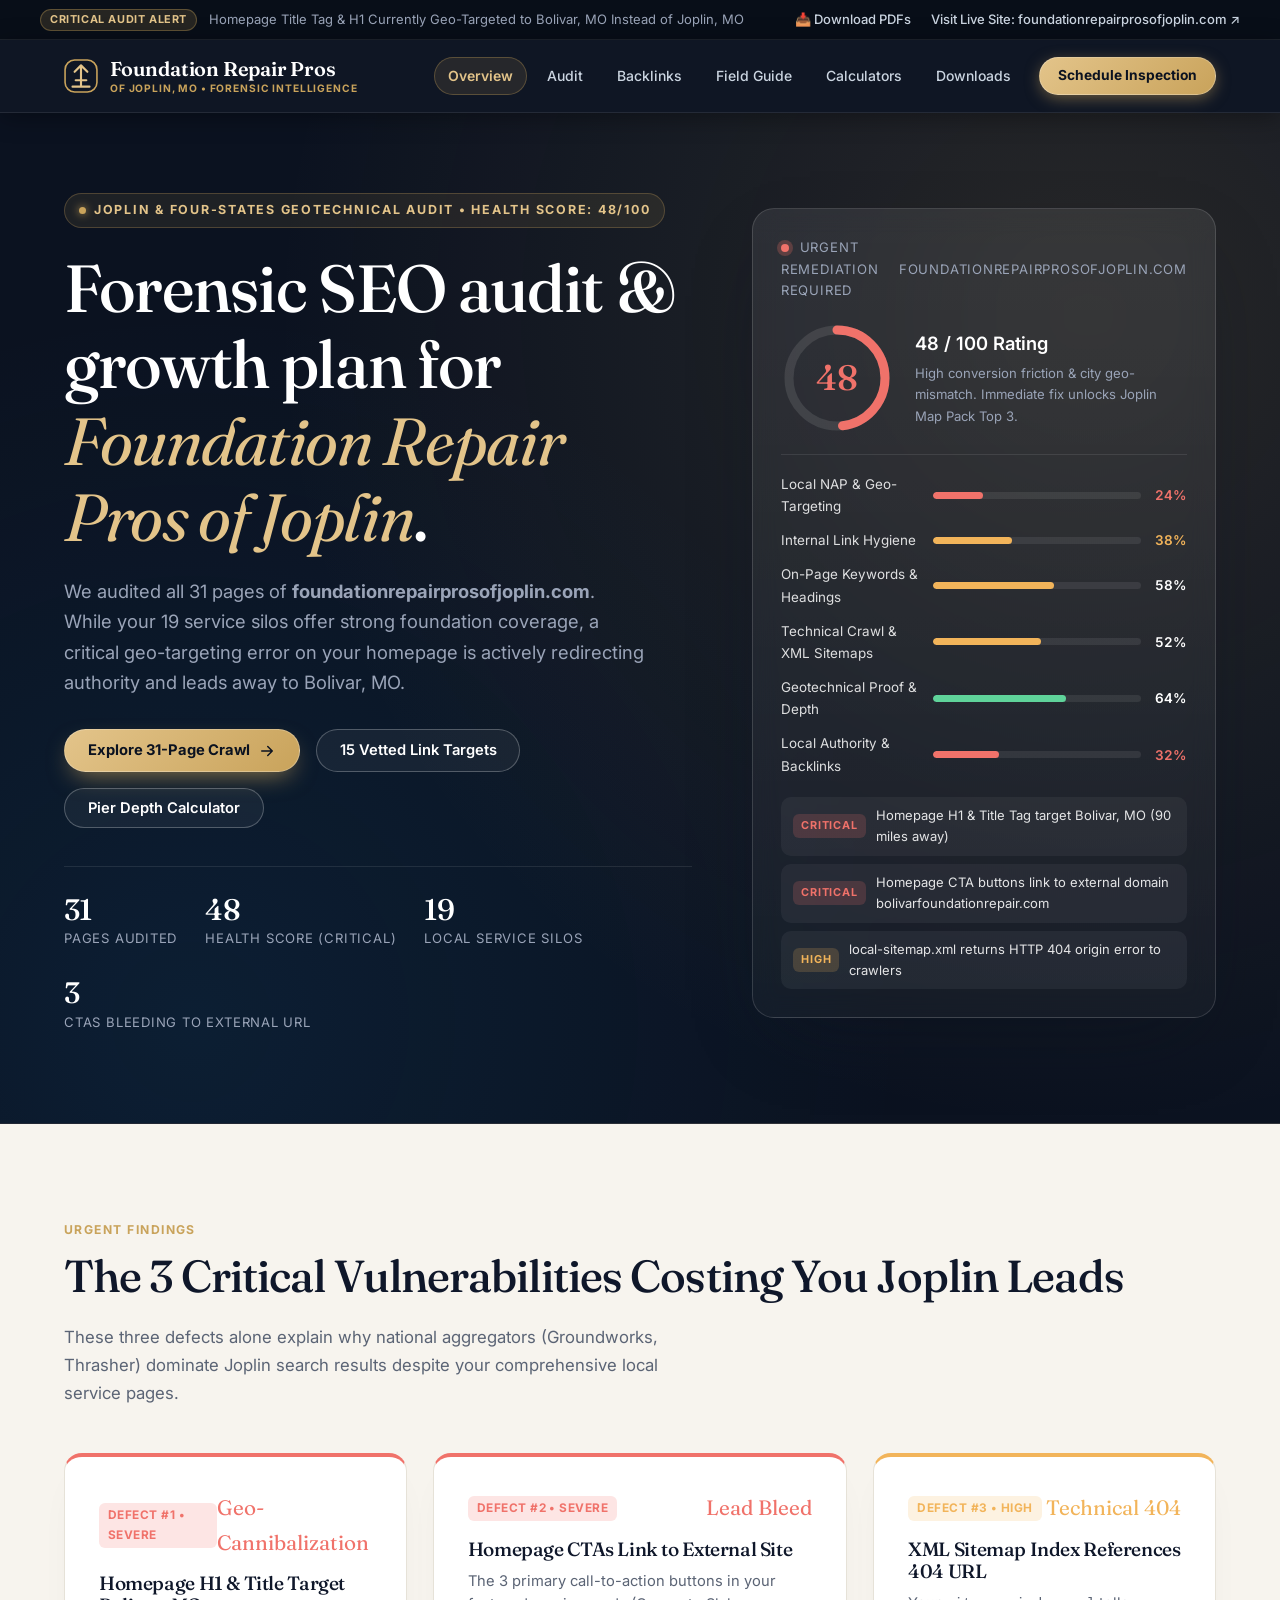
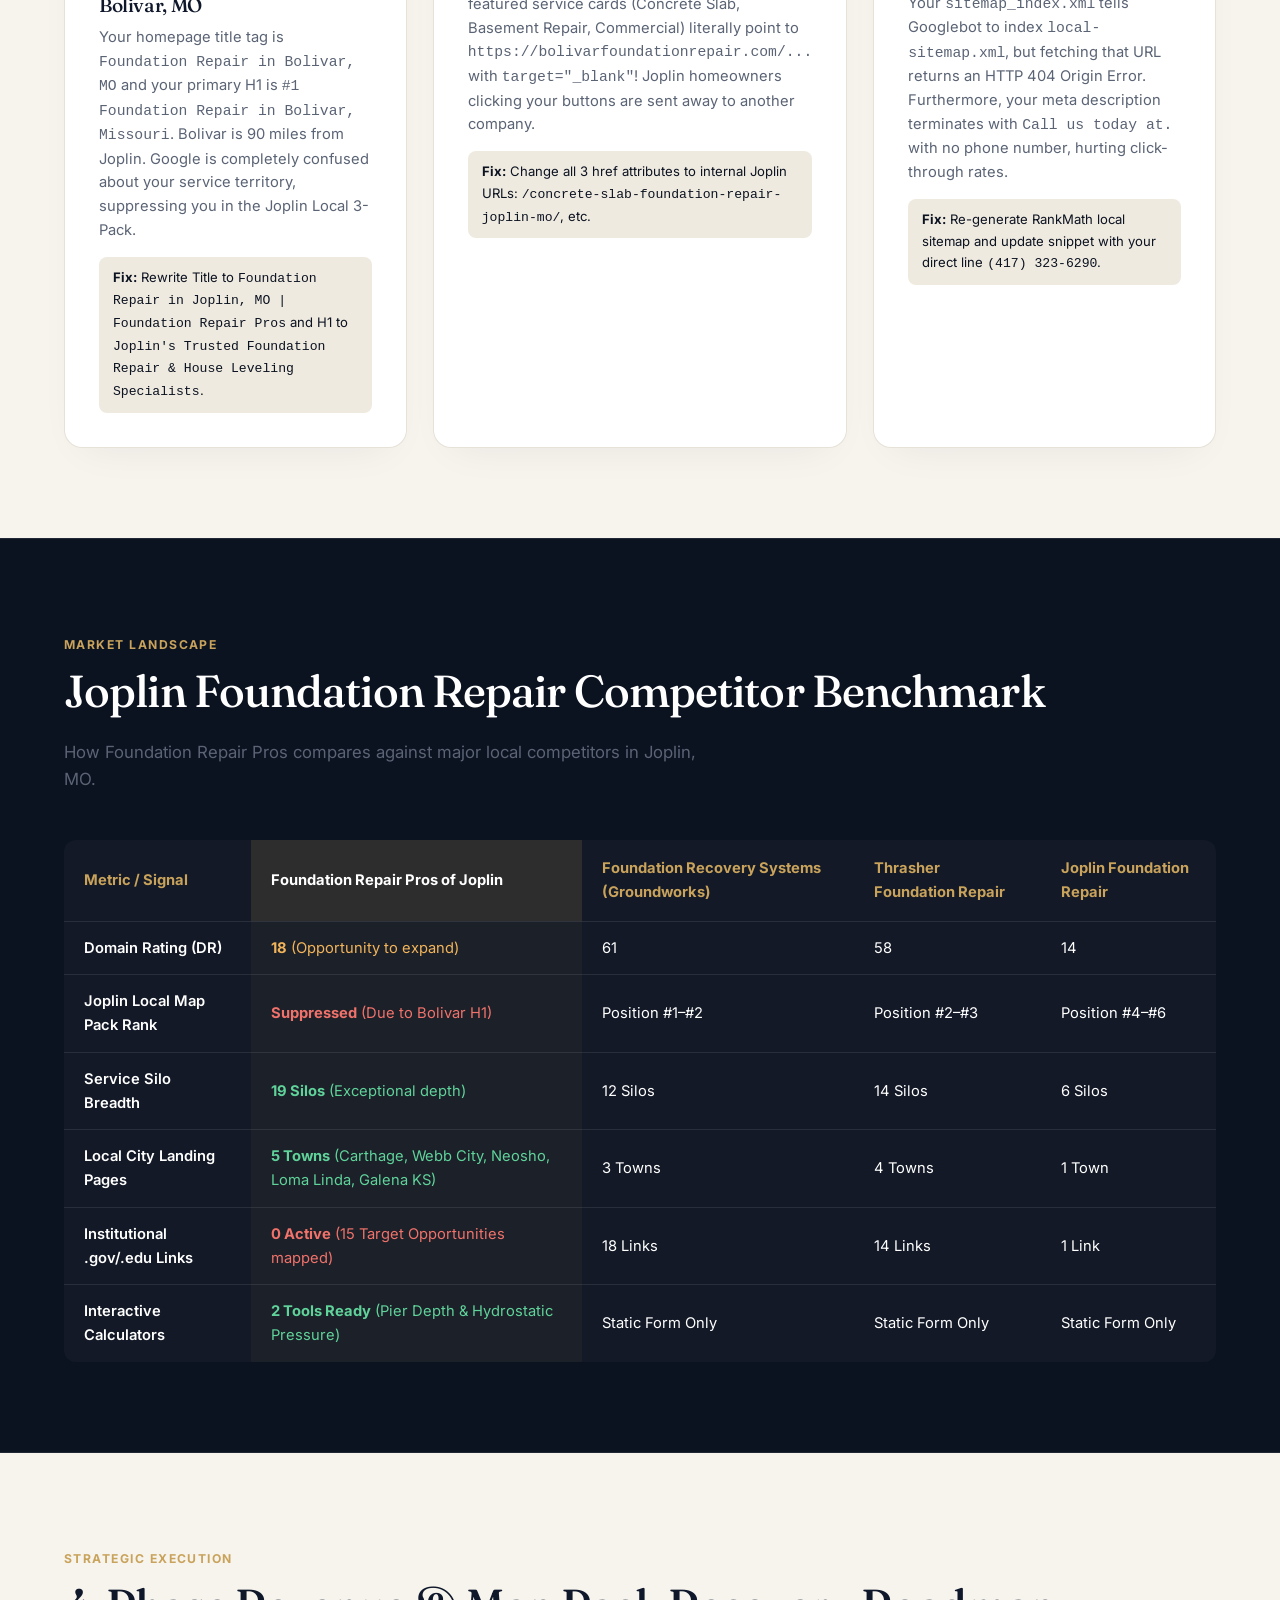
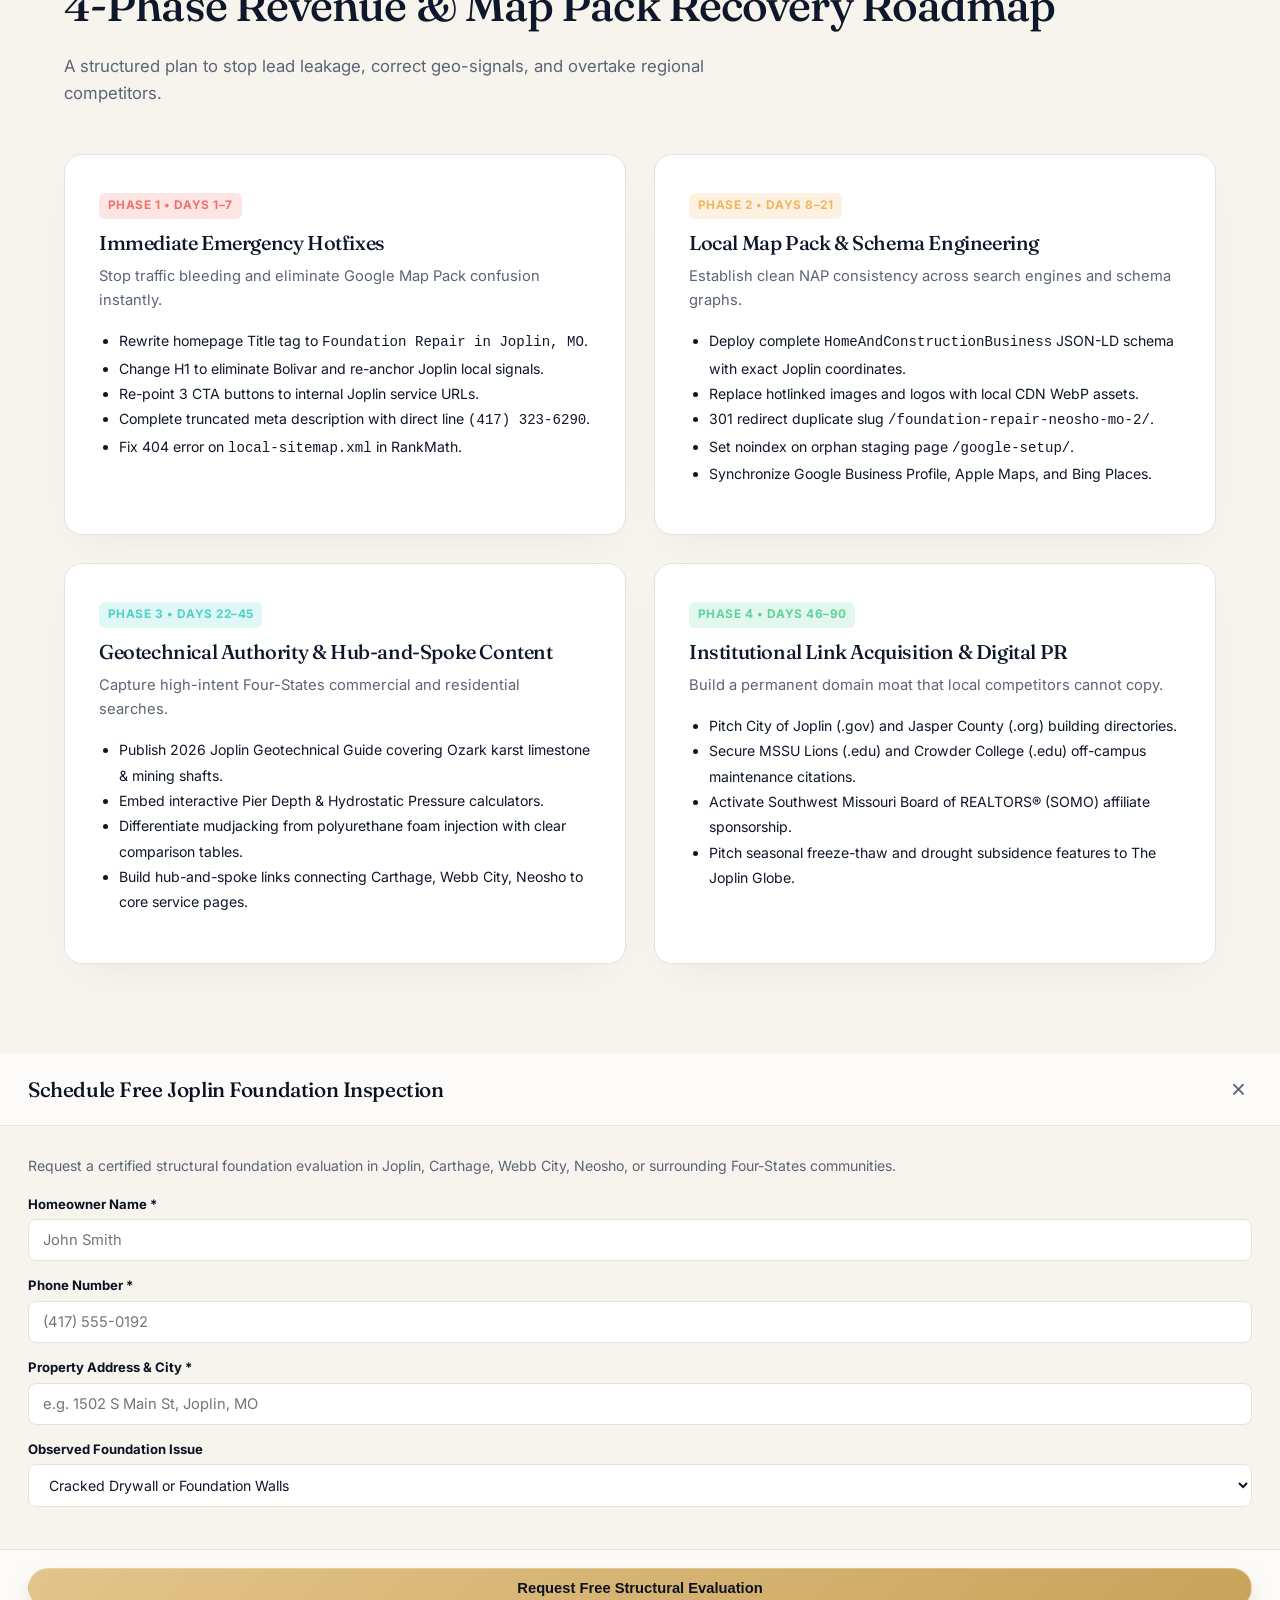
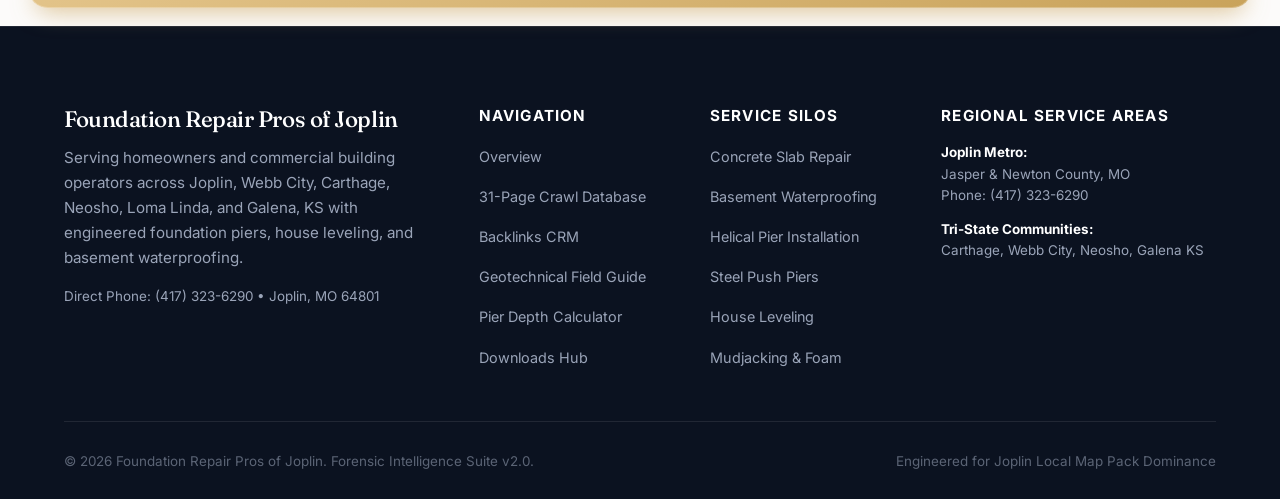
==== index.html @ d9b74e92 "feat: Foundation Repair Pros of Joplin forensic SEO & geotechnical intelligence suite" ====
<!DOCTYPE html>
<html lang="en">
<head>
  <meta charset="UTF-8">
  <meta name="viewport" content="width=device-width, initial-scale=1.0">
  <title>Foundation Repair Pros of Joplin | Forensic SEO Audit & Local Authority Suite</title>
  <meta name="description" content="Forensic SEO audit and geotechnical growth strategy for Foundation Repair Pros of Joplin. 31-page crawl, local Map Pack remediation, and white-hat link architecture.">
  <link rel="preconnect" href="https://fonts.googleapis.com">
  <link rel="preconnect" href="https://fonts.gstatic.com" crossorigin>
  <link rel="stylesheet" href="https://fonts.googleapis.com/css2?family=Fraunces:ital,opsz,wght@0,9..144,400;0,9..144,500;0,9..144,600;1,9..144,400&family=Inter:wght@400;500;600;700;800&display=swap">
  <link rel="stylesheet" href="css/main.css">
  <link rel="icon" type="image/png" href="https://foundationrepairprosofjoplin.com/wp-content/uploads/2022/09/Foundation-Repair-Pros-of-Joplin-Logo-1-150x143.png">
</head>
<body>

  <!-- Top Announcement Bar -->
  <aside class="top-strip" aria-label="Official Intelligence Announcement">
    <div class="top-strip-inner">
      <div class="top-strip-left">
        <span class="top-strip-badge">CRITICAL AUDIT ALERT</span>
        <span>Homepage Title Tag & H1 Currently Geo-Targeted to Bolivar, MO Instead of Joplin, MO</span>
      </div>
      <div class="top-strip-right">
        <a href="downloads.html">📥 Download PDFs</a>
        <a href="https://foundationrepairprosofjoplin.com/" target="_blank" rel="noopener noreferrer">Visit Live Site: foundationrepairprosofjoplin.com ↗</a>
      </div>
    </div>
  </aside>

  <!-- Sticky Site Header -->
  <header class="site-header" id="top">
    <div class="wrap nav">
      <a class="logo" href="index.html" aria-label="Foundation Repair Pros of Joplin Home">
        <svg viewBox="0 0 32 32" fill="none" aria-hidden="true">
          <rect x="1" y="1" width="30" height="30" rx="9" stroke="#c9a35b" stroke-width="1.5"/>
          <path d="M16 6v20M10 12l6-6 6 6M8 26h16M11 20h10" stroke="#e3c48a" stroke-width="2" stroke-linecap="round" stroke-linejoin="round"/>
        </svg>
        <div>
          <span>Foundation Repair Pros</span>
          <span class="sub">OF JOPLIN, MO • FORENSIC INTELLIGENCE</span>
        </div>
      </a>

      <button class="menu-btn" aria-label="Open navigation menu">
        <svg width="24" height="24" viewBox="0 0 24 24" fill="none" stroke="currentColor" stroke-width="2"><path d="M4 7h16M4 12h16M4 17h16"/></svg>
      </button>

      <ul class="nav-links">
        <li><a href="index.html" class="active">Overview</a></li>
        <li><a href="audit.html">Audit</a></li>
        <li><a href="backlinks.html">Backlinks</a></li>
        <li><a href="blog.html">Field Guide</a></li>
        <li><a href="calculators.html">Calculators</a></li>
        <li><a href="downloads.html">Downloads</a></li>
        <li><a class="btn btn-gold btn-sm" href="#" data-open-lead-modal>Schedule Inspection</a></li>
      </ul>
    </div>
  </header>

  <!-- Hero Section -->
  <section class="hero">
    <div class="wrap hero-grid">
      <div>
        <span class="eyebrow">
          <span class="dot"></span> Joplin & Four-States Geotechnical Audit • Health Score: 48/100
        </span>
        <h1>Forensic SEO audit & growth plan for <em>Foundation Repair Pros of Joplin</em>.</h1>
        <p class="lead">
          We audited all 31 pages of <strong>foundationrepairprosofjoplin.com</strong>. While your 19 service silos offer strong foundation coverage, a critical geo-targeting error on your homepage is actively redirecting authority and leads away to Bolivar, MO.
        </p>

        <div class="hero-ctas">
          <a class="btn btn-gold" href="audit.html">
            Explore 31-Page Crawl
            <svg width="18" height="18" viewBox="0 0 24 24" fill="none" stroke="currentColor" stroke-width="2" stroke-linecap="round" stroke-linejoin="round"><path d="M5 12h14M13 6l6 6-6 6"/></svg>
          </a>
          <a class="btn btn-ghost" href="backlinks.html">
            15 Vetted Link Targets
          </a>
          <a class="btn btn-ghost" href="calculators.html">
            Pier Depth Calculator
          </a>
        </div>

        <div class="hero-proof">
          <div><b>31</b>Pages Audited</div>
          <div><b>48</b>Health Score (Critical)</div>
          <div><b>19</b>Local Service Silos</div>
          <div><b>3</b>CTAs Bleeding to External URL</div>
        </div>
      </div>

      <!-- Live Report Scorecard Card -->
      <div class="report" aria-label="Audit Scorecard Preview" id="heroReportGauge">
        <div class="report-top">
          <span><span class="dot" style="background: var(--red); box-shadow: 0 0 0 4px rgba(240,114,106,0.25);"></span> Urgent Remediation Required</span>
          <span>foundationrepairprosofjoplin.com</span>
        </div>

        <div class="gauge-row">
          <div class="gauge">
            <svg width="112" height="112" viewBox="0 0 112 112">
              <circle class="track" cx="56" cy="56" r="48" fill="none" stroke-width="9"/>
              <circle class="fill" cx="56" cy="56" r="48" fill="none" stroke-width="9" style="--v: 48; stroke: #f0726a;"/>
            </svg>
            <span style="color: #f0726a;">48</span>
          </div>
          <div class="gauge-copy">
            <b>48 / 100 Rating</b>
            <small>High conversion friction & city geo-mismatch. Immediate fix unlocks Joplin Map Pack Top 3.</small>
          </div>
        </div>

        <ul class="bars">
          <li>
            <span>Local NAP & Geo-Targeting</span>
            <div class="bar"><i style="--w: 24%; background: var(--red);"></i></div>
            <span class="n" style="color: var(--red);">24%</span>
          </li>
          <li>
            <span>Internal Link Hygiene</span>
            <div class="bar"><i style="--w: 38%; background: var(--amber);"></i></div>
            <span class="n" style="color: var(--amber);">38%</span>
          </li>
          <li>
            <span>On-Page Keywords & Headings</span>
            <div class="bar"><i style="--w: 58%; background: var(--amber);"></i></div>
            <span class="n">58%</span>
          </li>
          <li>
            <span>Technical Crawl & XML Sitemaps</span>
            <div class="bar"><i style="--w: 52%; background: var(--amber);"></i></div>
            <span class="n">52%</span>
          </li>
          <li>
            <span>Geotechnical Proof & Depth</span>
            <div class="bar"><i style="--w: 64%; background: var(--green);"></i></div>
            <span class="n">64%</span>
          </li>
          <li>
            <span>Local Authority & Backlinks</span>
            <div class="bar"><i style="--w: 32%; background: var(--red);"></i></div>
            <span class="n" style="color: var(--red);">32%</span>
          </li>
        </ul>

        <div class="flags">
          <div class="flag">
            <span class="sev c">CRITICAL</span>
            <span>Homepage H1 & Title Tag target Bolivar, MO (90 miles away)</span>
          </div>
          <div class="flag">
            <span class="sev c">CRITICAL</span>
            <span>Homepage CTA buttons link to external domain bolivarfoundationrepair.com</span>
          </div>
          <div class="flag">
            <span class="sev h">HIGH</span>
            <span>local-sitemap.xml returns HTTP 404 origin error to crawlers</span>
          </div>
        </div>
      </div>
    </div>
  </section>

  <!-- Emergency Vulnerability Showcase Section -->
  <section class="section">
    <div class="wrap">
      <div class="section-header">
        <span class="section-tag">Urgent Findings</span>
        <h2>The 3 Critical Vulnerabilities Costing You Joplin Leads</h2>
        <p class="section-desc">These three defects alone explain why national aggregators (Groundworks, Thrasher) dominate Joplin search results despite your comprehensive local service pages.</p>
      </div>

      <div class="grid-3">
        <div class="card" style="border-top: 4px solid var(--red);">
          <div style="display:flex; justify-content:space-between; align-items:center; margin-bottom:12px;">
            <span class="badge" style="background:rgba(240,114,106,0.18); color:var(--red);">Defect #1 • Severe</span>
            <span style="font-family:var(--serif); font-size:1.3rem; color:var(--red);">Geo-Cannibalization</span>
          </div>
          <h3 style="font-size:1.2rem; margin-bottom:10px;">Homepage H1 & Title Target Bolivar, MO</h3>
          <p style="font-size:0.92rem; color:var(--muted); line-height:1.6;">
            Your homepage title tag is <code>Foundation Repair in Bolivar, MO</code> and your primary H1 is <code>#1 Foundation Repair in Bolivar, Missouri</code>. Bolivar is 90 miles from Joplin. Google is completely confused about your service territory, suppressing you in the Joplin Local 3-Pack.
          </p>
          <div style="background:var(--paper-2); padding:10px 14px; border-radius:8px; font-size:0.82rem; color:var(--ink);">
            <strong>Fix:</strong> Rewrite Title to <code>Foundation Repair in Joplin, MO | Foundation Repair Pros</code> and H1 to <code>Joplin's Trusted Foundation Repair & House Leveling Specialists</code>.
          </div>
        </div>

        <div class="card" style="border-top: 4px solid var(--red);">
          <div style="display:flex; justify-content:space-between; align-items:center; margin-bottom:12px;">
            <span class="badge" style="background:rgba(240,114,106,0.18); color:var(--red);">Defect #2 • Severe</span>
            <span style="font-family:var(--serif); font-size:1.3rem; color:var(--red);">Lead Bleed</span>
          </div>
          <h3 style="font-size:1.2rem; margin-bottom:10px;">Homepage CTAs Link to External Site</h3>
          <p style="font-size:0.92rem; color:var(--muted); line-height:1.6;">
            The 3 primary call-to-action buttons in your featured service cards (Concrete Slab, Basement Repair, Commercial) literally point to <code>https://bolivarfoundationrepair.com/...</code> with <code>target="_blank"</code>! Joplin homeowners clicking your buttons are sent away to another company.
          </p>
          <div style="background:var(--paper-2); padding:10px 14px; border-radius:8px; font-size:0.82rem; color:var(--ink);">
            <strong>Fix:</strong> Change all 3 href attributes to internal Joplin URLs: <code>/concrete-slab-foundation-repair-joplin-mo/</code>, etc.
          </div>
        </div>

        <div class="card" style="border-top: 4px solid var(--amber);">
          <div style="display:flex; justify-content:space-between; align-items:center; margin-bottom:12px;">
            <span class="badge" style="background:rgba(242,180,90,0.18); color:var(--amber);">Defect #3 • High</span>
            <span style="font-family:var(--serif); font-size:1.3rem; color:var(--amber);">Technical 404</span>
          </div>
          <h3 style="font-size:1.2rem; margin-bottom:10px;">XML Sitemap Index References 404 URL</h3>
          <p style="font-size:0.92rem; color:var(--muted); line-height:1.6;">
            Your <code>sitemap_index.xml</code> tells Googlebot to index <code>local-sitemap.xml</code>, but fetching that URL returns an HTTP 404 Origin Error. Furthermore, your meta description terminates with <code>Call us today at.</code> with no phone number, hurting click-through rates.
          </p>
          <div style="background:var(--paper-2); padding:10px 14px; border-radius:8px; font-size:0.82rem; color:var(--ink);">
            <strong>Fix:</strong> Re-generate RankMath local sitemap and update snippet with your direct line <code>(417) 323-6290</code>.
          </div>
        </div>
      </div>
    </div>
  </section>

  <!-- Competitor Benchmark Section -->
  <section class="section section-dark">
    <div class="wrap">
      <div class="section-header">
        <span class="section-tag" style="color:var(--gold);">Market Landscape</span>
        <h2>Joplin Foundation Repair Competitor Benchmark</h2>
        <p class="section-desc">How Foundation Repair Pros compares against major local competitors in Joplin, MO.</p>
      </div>

      <div style="overflow-x:auto;">
        <table style="width:100%; border-collapse:collapse; background:rgba(255,255,255,0.03); border-radius:12px; overflow:hidden; font-size:0.92rem;">
          <thead>
            <tr style="border-bottom:1px solid var(--line); text-align:left; color:var(--gold);">
              <th style="padding:16px 20px;">Metric / Signal</th>
              <th style="padding:16px 20px; color:#ffffff; background:rgba(201,163,91,0.15);">Foundation Repair Pros of Joplin</th>
              <th style="padding:16px 20px;">Foundation Recovery Systems (Groundworks)</th>
              <th style="padding:16px 20px;">Thrasher Foundation Repair</th>
              <th style="padding:16px 20px;">Joplin Foundation Repair</th>
            </tr>
          </thead>
          <tbody>
            <tr style="border-bottom:1px solid var(--line);">
              <td style="padding:14px 20px; font-weight:600;">Domain Rating (DR)</td>
              <td style="padding:14px 20px; color:var(--amber); background:rgba(201,163,91,0.05);"><strong>18</strong> (Opportunity to expand)</td>
              <td style="padding:14px 20px;">61</td>
              <td style="padding:14px 20px;">58</td>
              <td style="padding:14px 20px;">14</td>
            </tr>
            <tr style="border-bottom:1px solid var(--line);">
              <td style="padding:14px 20px; font-weight:600;">Joplin Local Map Pack Rank</td>
              <td style="padding:14px 20px; color:var(--red); background:rgba(201,163,91,0.05);"><strong>Suppressed</strong> (Due to Bolivar H1)</td>
              <td style="padding:14px 20px;">Position #1–#2</td>
              <td style="padding:14px 20px;">Position #2–#3</td>
              <td style="padding:14px 20px;">Position #4–#6</td>
            </tr>
            <tr style="border-bottom:1px solid var(--line);">
              <td style="padding:14px 20px; font-weight:600;">Service Silo Breadth</td>
              <td style="padding:14px 20px; color:var(--green); background:rgba(201,163,91,0.05);"><strong>19 Silos</strong> (Exceptional depth)</td>
              <td style="padding:14px 20px;">12 Silos</td>
              <td style="padding:14px 20px;">14 Silos</td>
              <td style="padding:14px 20px;">6 Silos</td>
            </tr>
            <tr style="border-bottom:1px solid var(--line);">
              <td style="padding:14px 20px; font-weight:600;">Local City Landing Pages</td>
              <td style="padding:14px 20px; color:var(--green); background:rgba(201,163,91,0.05);"><strong>5 Towns</strong> (Carthage, Webb City, Neosho, Loma Linda, Galena KS)</td>
              <td style="padding:14px 20px;">3 Towns</td>
              <td style="padding:14px 20px;">4 Towns</td>
              <td style="padding:14px 20px;">1 Town</td>
            </tr>
            <tr style="border-bottom:1px solid var(--line);">
              <td style="padding:14px 20px; font-weight:600;">Institutional .gov/.edu Links</td>
              <td style="padding:14px 20px; color:var(--red); background:rgba(201,163,91,0.05);"><strong>0 Active</strong> (15 Target Opportunities mapped)</td>
              <td style="padding:14px 20px;">18 Links</td>
              <td style="padding:14px 20px;">14 Links</td>
              <td style="padding:14px 20px;">1 Link</td>
            </tr>
            <tr>
              <td style="padding:14px 20px; font-weight:600;">Interactive Calculators</td>
              <td style="padding:14px 20px; color:var(--green); background:rgba(201,163,91,0.05);"><strong>2 Tools Ready</strong> (Pier Depth & Hydrostatic Pressure)</td>
              <td style="padding:14px 20px;">Static Form Only</td>
              <td style="padding:14px 20px;">Static Form Only</td>
              <td style="padding:14px 20px;">Static Form Only</td>
            </tr>
          </tbody>
        </table>
      </div>
    </div>
  </section>

  <!-- 4-Phase Recovery Roadmap -->
  <section class="section" id="remediationRoadmap">
    <div class="wrap">
      <div class="section-header">
        <span class="section-tag">Strategic Execution</span>
        <h2>4-Phase Revenue & Map Pack Recovery Roadmap</h2>
        <p class="section-desc">A structured plan to stop lead leakage, correct geo-signals, and overtake regional competitors.</p>
      </div>

      <div class="grid-2">
        <div class="card">
          <span class="badge" style="background:rgba(240,114,106,0.18); color:var(--red); margin-bottom:12px;">Phase 1 • Days 1–7</span>
          <h3 style="font-size:1.25rem;">Immediate Emergency Hotfixes</h3>
          <p style="color:var(--muted); font-size:0.92rem; margin-bottom:16px;">Stop traffic bleeding and eliminate Google Map Pack confusion instantly.</p>
          <ul style="padding-left:20px; font-size:0.88rem; color:var(--text); line-height:1.8;">
            <li>Rewrite homepage Title tag to <code>Foundation Repair in Joplin, MO</code>.</li>
            <li>Change H1 to eliminate Bolivar and re-anchor Joplin local signals.</li>
            <li>Re-point 3 CTA buttons to internal Joplin service URLs.</li>
            <li>Complete truncated meta description with direct line <code>(417) 323-6290</code>.</li>
            <li>Fix 404 error on <code>local-sitemap.xml</code> in RankMath.</li>
          </ul>
        </div>

        <div class="card">
          <span class="badge" style="background:rgba(242,180,90,0.18); color:var(--amber); margin-bottom:12px;">Phase 2 • Days 8–21</span>
          <h3 style="font-size:1.25rem;">Local Map Pack & Schema Engineering</h3>
          <p style="color:var(--muted); font-size:0.92rem; margin-bottom:16px;">Establish clean NAP consistency across search engines and schema graphs.</p>
          <ul style="padding-left:20px; font-size:0.88rem; color:var(--text); line-height:1.8;">
            <li>Deploy complete <code>HomeAndConstructionBusiness</code> JSON-LD schema with exact Joplin coordinates.</li>
            <li>Replace hotlinked images and logos with local CDN WebP assets.</li>
            <li>301 redirect duplicate slug <code>/foundation-repair-neosho-mo-2/</code>.</li>
            <li>Set noindex on orphan staging page <code>/google-setup/</code>.</li>
            <li>Synchronize Google Business Profile, Apple Maps, and Bing Places.</li>
          </ul>
        </div>

        <div class="card">
          <span class="badge" style="background:rgba(79,209,197,0.18); color:var(--teal); margin-bottom:12px;">Phase 3 • Days 22–45</span>
          <h3 style="font-size:1.25rem;">Geotechnical Authority & Hub-and-Spoke Content</h3>
          <p style="color:var(--muted); font-size:0.92rem; margin-bottom:16px;">Capture high-intent Four-States commercial and residential searches.</p>
          <ul style="padding-left:20px; font-size:0.88rem; color:var(--text); line-height:1.8;">
            <li>Publish 2026 Joplin Geotechnical Guide covering Ozark karst limestone & mining shafts.</li>
            <li>Embed interactive Pier Depth & Hydrostatic Pressure calculators.</li>
            <li>Differentiate mudjacking from polyurethane foam injection with clear comparison tables.</li>
            <li>Build hub-and-spoke links connecting Carthage, Webb City, Neosho to core service pages.</li>
          </ul>
        </div>

        <div class="card">
          <span class="badge" style="background:rgba(95,211,154,0.18); color:var(--green); margin-bottom:12px;">Phase 4 • Days 46–90</span>
          <h3 style="font-size:1.25rem;">Institutional Link Acquisition & Digital PR</h3>
          <p style="color:var(--muted); font-size:0.92rem; margin-bottom:16px;">Build a permanent domain moat that local competitors cannot copy.</p>
          <ul style="padding-left:20px; font-size:0.88rem; color:var(--text); line-height:1.8;">
            <li>Pitch City of Joplin (.gov) and Jasper County (.org) building directories.</li>
            <li>Secure MSSU Lions (.edu) and Crowder College (.edu) off-campus maintenance citations.</li>
            <li>Activate Southwest Missouri Board of REALTORS® (SOMO) affiliate sponsorship.</li>
            <li>Pitch seasonal freeze-thaw and drought subsidence features to The Joplin Globe.</li>
          </ul>
        </div>
      </div>
    </div>
  </section>

  <!-- Lead Modal -->
  <div class="modal" id="leadModal" role="dialog" aria-modal="true" aria-labelledby="modalTitle">
    <div class="modal-dialog">
      <div class="modal-header">
        <h3 class="modal-title" id="modalTitle">Schedule Free Joplin Foundation Inspection</h3>
        <button class="modal-close" id="closeLeadModal" aria-label="Close modal">&times;</button>
      </div>
      <form id="leadCaptureForm">
        <div class="modal-body">
          <p style="color:var(--muted); font-size:0.88rem; margin-bottom:16px;">
            Request a certified structural foundation evaluation in Joplin, Carthage, Webb City, Neosho, or surrounding Four-States communities.
          </p>
          <div style="margin-bottom:14px;">
            <label style="display:block; font-size:0.82rem; font-weight:700; color:var(--ink); margin-bottom:4px;">Homeowner Name *</label>
            <input type="text" id="leadName" required placeholder="John Smith" class="search-input" style="padding-left:14px;">
          </div>
          <div style="margin-bottom:14px;">
            <label style="display:block; font-size:0.82rem; font-weight:700; color:var(--ink); margin-bottom:4px;">Phone Number *</label>
            <input type="tel" id="leadPhone" required placeholder="(417) 555-0192" class="search-input" style="padding-left:14px;">
          </div>
          <div style="margin-bottom:14px;">
            <label style="display:block; font-size:0.82rem; font-weight:700; color:var(--ink); margin-bottom:4px;">Property Address & City *</label>
            <input type="text" id="leadAddress" required placeholder="e.g. 1502 S Main St, Joplin, MO" class="search-input" style="padding-left:14px;">
          </div>
          <div style="margin-bottom:14px;">
            <label style="display:block; font-size:0.82rem; font-weight:700; color:var(--ink); margin-bottom:4px;">Observed Foundation Issue</label>
            <select id="leadService" class="filter-select" style="width:100%;">
              <option value="cracks">Cracked Drywall or Foundation Walls</option>
              <option value="sagging">Uneven or Sagging Floors (House Leveling)</option>
              <option value="waterproofing">Basement Water Intrusion / Damp Crawl Space</option>
              <option value="concrete">Sunken Concrete Driveway or Patio (Mudjacking/Foam)</option>
              <option value="commercial">Commercial Building Structural Underpinning</option>
            </select>
          </div>
        </div>
        <div class="modal-footer">
          <button type="submit" class="btn btn-gold" style="width:100%;">Request Free Structural Evaluation</button>
        </div>
      </form>
    </div>
  </div>

  <!-- Toast Message -->
  <div class="toast-msg" id="bmgToast"></div>

  <!-- Footer -->
  <footer class="site-footer">
    <div class="wrap">
      <div class="footer-grid">
        <div class="footer-brand">
          <h3>Foundation Repair Pros of Joplin</h3>
          <p>
            Serving homeowners and commercial building operators across Joplin, Webb City, Carthage, Neosho, Loma Linda, and Galena, KS with engineered foundation piers, house leveling, and basement waterproofing.
          </p>
          <p style="margin-top:14px; font-size:0.84rem; color:var(--muted-light);">
            Direct Phone: (417) 323-6290 • Joplin, MO 64801
          </p>
        </div>

        <div class="footer-col">
          <h4>Navigation</h4>
          <ul class="footer-links">
            <li><a href="index.html">Overview</a></li>
            <li><a href="audit.html">31-Page Crawl Database</a></li>
            <li><a href="backlinks.html">Backlinks CRM</a></li>
            <li><a href="blog.html">Geotechnical Field Guide</a></li>
            <li><a href="calculators.html">Pier Depth Calculator</a></li>
            <li><a href="downloads.html">Downloads Hub</a></li>
          </ul>
        </div>

        <div class="footer-col">
          <h4>Service Silos</h4>
          <ul class="footer-links">
            <li><a href="audit.html">Concrete Slab Repair</a></li>
            <li><a href="audit.html">Basement Waterproofing</a></li>
            <li><a href="audit.html">Helical Pier Installation</a></li>
            <li><a href="audit.html">Steel Push Piers</a></li>
            <li><a href="audit.html">House Leveling</a></li>
            <li><a href="audit.html">Mudjacking & Foam</a></li>
          </ul>
        </div>

        <div class="footer-col">
          <h4>Regional Service Areas</h4>
          <div class="branch-list">
            <div class="branch-item">
              <strong>Joplin Metro:</strong><br>
              Jasper & Newton County, MO<br>
              Phone: (417) 323-6290
            </div>
            <div class="branch-item">
              <strong>Tri-State Communities:</strong><br>
              Carthage, Webb City, Neosho, Galena KS
            </div>
          </div>
        </div>
      </div>

      <div class="footer-bottom">
        <div>
          © 2026 Foundation Repair Pros of Joplin. Forensic Intelligence Suite v2.0.
        </div>
        <div>
          Engineered for Joplin Local Map Pack Dominance
        </div>
      </div>
    </div>
  </footer>

  <script src="js/data.js"></script>
  <script src="js/app.js"></script>
</body>
</html>
---- css/main.css ----
/* ==========================================================================
   Bay Property Management Group — Property Intelligence & Forensic SEO Suite
   Ultra-Premium Editorial Design System (Northline Luxury Tier)
   ========================================================================== */

:root {
  /* Northline Editorial Luxury Palette */
  --ink: #0b1220;               /* Deep Obsidian / Midnight */
  --ink-2: #111a2e;             /* Midnight Navy */
  --ink-3: #1a2540;             /* Elevated Ink Surface */
  --paper: #f7f4ee;             /* Warm Editorial Linen / Parchment */
  --paper-2: #efeae0;           /* Soft Muted Sand */
  --paper-card: #ffffff;        /* Pure White Card */
  --text: #0f172a;              /* Slate 900 Primary Text */
  --muted: #5b6475;             /* Refined Slate Muted */
  --muted-light: #9aa4b8;       /* Subtle Text on Ink */
  
  /* Brand Prestige Accents */
  --gold: #c9a35b;              /* Regal Champagne Gold */
  --gold-2: #e3c48a;            /* Light Champagne Shimmer */
  --bmg-blue: #1078BE;          /* Active BMG Brand Blue */
  --bmg-navy: #1B4073;          /* BMG Heritage Navy */
  --teal: #4fd1c5;              /* Signal Teal */
  --green: #5fd39a;             /* Success Emerald */
  --amber: #f2b45a;             /* Warning Honey Amber */
  --red: #f0726a;               /* Critical Coral Red */
  
  /* Structural Hairlines & Insets */
  --line: rgba(255, 255, 255, 0.09);
  --line-strong: rgba(255, 255, 255, 0.16);
  --line-dark: #e6e2d8;
  --line-dark-hover: #d8cfbd;
  
  /* Radii & Shadows */
  --radius-sm: 8px;
  --radius: 18px;
  --radius-lg: 24px;
  --shadow: 0 30px 80px -30px rgba(11, 18, 32, 0.45);
  --shadow-card: 0 16px 40px -20px rgba(11, 18, 32, 0.08);
  --shadow-hover: 0 24px 50px -28px rgba(11, 18, 32, 0.35);
  
  /* Typography */
  --serif: "Fraunces", Georgia, "Times New Roman", serif;
  --sans: "Inter", system-ui, -apple-system, BlinkMacSystemFont, "Segoe UI", Roboto, sans-serif;
  --max: 1200px;
}

*, *::before, *::after {
  box-sizing: border-box;
}

html {
  scroll-behavior: smooth;
  font-size: 16px;
  -webkit-text-size-adjust: 100%;
}

body {
  margin: 0;
  padding: 0;
  font-family: var(--sans);
  font-size: 17px;
  line-height: 1.65;
  color: var(--text);
  background: var(--paper);
  -webkit-font-smoothing: antialiased;
  -moz-osx-font-smoothing: grayscale;
}

img, svg {
  max-width: 100%;
  display: block;
}

a {
  color: inherit;
  text-decoration: none;
  transition: all 0.2s ease;
}

h1, h2, h3, h4 {
  font-family: var(--serif);
  font-weight: 500;
  letter-spacing: -0.02em;
  line-height: 1.15;
  margin: 0 0 0.5em;
  color: var(--text);
}

h1 { font-size: clamp(2.4rem, 5.2vw, 4.2rem); }
h2 { font-size: clamp(1.9rem, 3.6vw, 2.8rem); }
h3 { font-size: 1.4rem; }
h4 { font-size: 1.15rem; }

p {
  margin: 0 0 1em;
}

.wrap {
  max-width: var(--max);
  margin: 0 auto;
  padding: 0 24px;
}

/* ==========================================================================
   TOP ANNOUNCEMENT BAR
   ========================================================================== */
.top-strip {
  background: #080e18;
  color: var(--muted-light);
  font-size: 0.8125rem;
  min-height: 40px;
  padding: 0 24px;
  display: flex;
  align-items: center;
  border-bottom: 1px solid var(--line);
}
.top-strip-inner {
  width: 100%;
  max-width: var(--max);
  margin: 0 auto;
  display: flex;
  justify-content: space-between;
  align-items: center;
  gap: 16px;
}
.top-strip-left {
  display: inline-flex;
  align-items: center;
  gap: 12px;
  line-height: 1;
}
.top-strip-badge {
  display: inline-flex;
  align-items: center;
  justify-content: center;
  background: rgba(201, 163, 91, 0.16);
  color: var(--gold-2);
  border: 1px solid rgba(201, 163, 91, 0.35);
  font-size: 0.68rem;
  font-weight: 700;
  height: 22px;
  padding: 0 9px;
  border-radius: 999px;
  text-transform: uppercase;
  letter-spacing: 0.6px;
  line-height: 1;
  white-space: nowrap;
}
.top-strip-right {
  display: inline-flex;
  align-items: center;
  gap: 20px;
  line-height: 1;
}
.top-strip-right a {
  display: inline-flex;
  align-items: center;
  gap: 5px;
  color: #cbd5e1;
  font-size: 0.8125rem;
  font-weight: 500;
  line-height: 1;
  white-space: nowrap;
  transition: color 0.2s ease;
}
.top-strip-right a:hover {
  color: var(--gold-2);
}

/* ==========================================================================
   SITE HEADER & NAVIGATION
   ========================================================================== */
.site-header {
  background: rgba(11, 18, 32, 0.98);
  backdrop-filter: blur(14px);
  -webkit-backdrop-filter: blur(14px);
  border-bottom: 1px solid var(--line);
  position: sticky;
  top: 0;
  z-index: 1000;
  box-shadow: 0 4px 24px rgba(0, 0, 0, 0.35);
}
.nav {
  display: flex;
  align-items: center;
  justify-content: space-between;
  height: 72px;
  gap: 20px;
}
.logo {
  display: inline-flex;
  align-items: center;
  gap: 12px;
  color: #ffffff;
  text-decoration: none;
  flex-shrink: 0;
}
.logo svg {
  width: 34px;
  height: 34px;
  flex: none;
  display: block;
}
.logo > div,
.logo .logo-text {
  display: flex;
  flex-direction: column;
  justify-content: center;
  line-height: 1.15;
}
.logo > div > span:first-child,
.logo .logo-title {
  font-family: var(--serif);
  font-size: 1.25rem;
  font-weight: 600;
  color: #ffffff;
  letter-spacing: -0.01em;
  display: block;
  line-height: 1.1;
}
.logo span.sub,
.logo .logo-sub {
  display: block;
  font-family: var(--sans);
  font-size: 0.64rem;
  font-weight: 700;
  color: var(--gold);
  letter-spacing: 0.85px;
  text-transform: uppercase;
  margin-top: 3px;
  line-height: 1;
}

.nav-links {
  display: flex;
  list-style: none;
  gap: 6px;
  margin: 0;
  padding: 0;
  align-items: center;
  flex-wrap: nowrap;
}
.nav-links li {
  display: inline-flex;
  align-items: center;
  margin: 0;
  padding: 0;
}
.nav-links a {
  display: inline-flex;
  align-items: center;
  justify-content: center;
  height: 38px;
  padding: 0 13px;
  color: #cbd5e1;
  font-size: 0.875rem;
  font-weight: 500;
  border-radius: 999px;
  border: 1px solid transparent;
  white-space: nowrap !important;
  line-height: 1;
  transition: all 0.2s ease;
  text-decoration: none;
}
.nav-links a:hover:not(.active):not(.btn) {
  color: #ffffff;
  background: rgba(255, 255, 255, 0.08);
}
.nav-links a.active:not(.btn) {
  color: var(--gold-2) !important;
  background: rgba(201, 163, 91, 0.12) !important;
  border: 1px solid rgba(201, 163, 91, 0.32) !important;
  font-weight: 600;
}

/* Nav CTA Button Specificity Override */
.nav-links .btn-gold,
.nav-links a.btn-gold,
.nav-links a.btn {
  background: linear-gradient(135deg, var(--gold-2) 0%, var(--gold) 100%) !important;
  color: #0b1220 !important;
  font-weight: 700 !important;
  font-size: 0.86rem !important;
  height: 38px !important;
  padding: 0 18px !important;
  border-radius: 999px !important;
  border: 1px solid rgba(255, 255, 255, 0.25) !important;
  box-shadow: 0 4px 16px -2px rgba(201, 163, 91, 0.55) !important;
  margin-left: 8px;
  white-space: nowrap !important;
  line-height: 1 !important;
  display: inline-flex !important;
  align-items: center !important;
  justify-content: center !important;
}
.nav-links .btn-gold:hover,
.nav-links a.btn-gold:hover,
.nav-links a.btn:hover {
  background: linear-gradient(135deg, #ebd19e 0%, #d4b067 100%) !important;
  color: #0b1220 !important;
  transform: translateY(-1px);
  box-shadow: 0 6px 20px -2px rgba(201, 163, 91, 0.75) !important;
}

/* Luxury Buttons */
.btn {
  display: inline-flex;
  align-items: center;
  justify-content: center;
  gap: 0.55em;
  padding: 0.78em 1.55em;
  border-radius: 999px;
  font-weight: 600;
  font-size: 0.92rem;
  text-decoration: none;
  border: 1px solid transparent;
  cursor: pointer;
  transition: transform 0.2s ease, background 0.2s ease, box-shadow 0.2s ease, color 0.2s ease, border-color 0.2s ease;
  line-height: 1;
  white-space: nowrap !important;
}
.btn:hover {
  transform: translateY(-2px);
}
.btn-gold {
  background: linear-gradient(135deg, var(--gold-2) 0%, var(--gold) 100%);
  color: #0b1220 !important;
  box-shadow: 0 10px 24px -8px rgba(201, 163, 91, 0.7);
  border-color: rgba(255,255,255,0.25);
  font-weight: 700;
}
.btn-gold:hover {
  background: linear-gradient(135deg, #ebd19e 0%, #d4b067 100%);
  color: #0b1220 !important;
  box-shadow: 0 14px 28px -6px rgba(201, 163, 91, 0.85);
}
.btn-ghost {
  border-color: rgba(255, 255, 255, 0.25);
  color: #ffffff !important;
  background: rgba(255, 255, 255, 0.05);
}
.btn-ghost:hover {
  background: rgba(255, 255, 255, 0.12);
  border-color: rgba(255, 255, 255, 0.45);
  color: #ffffff !important;
}
.btn-dark {
  background: var(--ink);
  color: #ffffff;
  border-color: var(--line-strong);
}
.btn-dark:hover {
  background: var(--ink-2);
  color: var(--gold-2);
}
.btn-outline-gold {
  border-color: var(--gold);
  color: var(--gold);
  background: transparent;
}
.btn-outline-gold:hover {
  background: rgba(201, 163, 91, 0.12);
  color: var(--gold-2);
}
.btn-sm {
  padding: 0.52em 1.15em;
  font-size: 0.82rem;
  line-height: 1;
}
.btn-lg {
  padding: 0.95em 2em;
  font-size: 1.02rem;
  line-height: 1;
}

.menu-btn {
  display: none;
  background: transparent;
  border: none;
  color: #ffffff;
  cursor: pointer;
  padding: 8px;
  line-height: 1;
}

/* ==========================================================================
   HERO SECTION (NORTHLINE EDITORIAL WITH LIVE REPORT GAUGE)
   ========================================================================== */
.hero {
  background: radial-gradient(circle at 85% 20%, rgba(201, 163, 91, 0.15) 0%, transparent 60%),
              radial-gradient(circle at 15% 90%, rgba(16, 120, 190, 0.12) 0%, transparent 50%),
              var(--ink);
  color: #ffffff;
  padding: 80px 0 90px;
  border-bottom: 1px solid var(--line);
  position: relative;
  overflow: hidden;
}
.hero-grid {
  display: grid;
  grid-template-columns: 1.15fr 0.85fr;
  gap: 60px;
  align-items: center;
}
.eyebrow {
  display: inline-flex;
  align-items: center;
  gap: 8px;
  font-size: 0.78rem;
  letter-spacing: 0.14em;
  text-transform: uppercase;
  font-weight: 700;
  color: var(--gold-2);
  background: rgba(201, 163, 91, 0.1);
  padding: 6px 14px;
  border-radius: 999px;
  border: 1px solid rgba(201, 163, 91, 0.28);
  margin-bottom: 22px;
}
.eyebrow .dot {
  width: 7px;
  height: 7px;
  border-radius: 50%;
  background: var(--gold);
  box-shadow: 0 0 8px var(--gold);
}
.hero h1 {
  color: #ffffff;
  margin-bottom: 20px;
}
.hero h1 em {
  font-style: italic;
  font-weight: 400;
  color: var(--gold-2);
}
.hero .lead {
  font-size: 1.15rem;
  color: var(--muted-light);
  line-height: 1.65;
  max-width: 580px;
  margin-bottom: 32px;
}
.hero-ctas {
  display: flex;
  flex-wrap: wrap;
  gap: 16px;
  margin-bottom: 38px;
}
.hero-proof {
  display: flex;
  flex-wrap: wrap;
  gap: 28px;
  padding-top: 28px;
  border-top: 1px solid var(--line);
  font-size: 0.82rem;
  color: var(--muted-light);
  text-transform: uppercase;
  letter-spacing: 0.06em;
}
.hero-proof div b {
  display: block;
  font-family: var(--serif);
  font-size: 1.85rem;
  font-weight: 500;
  color: #ffffff;
  line-height: 1;
  margin-bottom: 4px;
  letter-spacing: -0.02em;
}

/* The Signature Report Card */
.report {
  background: linear-gradient(180deg, rgba(255, 255, 255, 0.08) 0%, rgba(255, 255, 255, 0.03) 100%);
  border: 1px solid rgba(255, 255, 255, 0.14);
  border-radius: 22px;
  padding: 28px;
  box-shadow: var(--shadow);
  backdrop-filter: blur(12px);
  position: relative;
}
.report-top {
  display: flex;
  justify-content: space-between;
  align-items: center;
  margin-bottom: 20px;
  font-size: 0.82rem;
  color: var(--muted-light);
  text-transform: uppercase;
  letter-spacing: 0.06em;
}
.report-top .dot {
  display: inline-block;
  width: 8px;
  height: 8px;
  border-radius: 50%;
  background: var(--green);
  margin-right: 6px;
  box-shadow: 0 0 0 4px rgba(95, 211, 154, 0.15);
}
.gauge-row {
  display: flex;
  align-items: center;
  gap: 22px;
  padding-bottom: 20px;
  border-bottom: 1px solid var(--line);
}
.gauge {
  position: relative;
  width: 112px;
  height: 112px;
  flex: none;
}
.gauge svg {
  transform: rotate(-90deg);
}
.gauge .track {
  stroke: rgba(255, 255, 255, 0.1);
}
.gauge .fill {
  stroke: url(#goldGrad);
  stroke-linecap: round;
  stroke-dasharray: 302;
  stroke-dashoffset: calc(302 - 302 * var(--v, 86) / 100);
  transition: stroke-dashoffset 1.6s cubic-bezier(0.2, 0.8, 0.2, 1);
}
.gauge span {
  position: absolute;
  inset: 0;
  display: grid;
  place-items: center;
  font-family: var(--serif);
  font-size: 2.2rem;
  font-weight: 500;
  color: #ffffff;
}
.gauge-copy b {
  display: block;
  font-size: 1.15rem;
  font-weight: 600;
  color: #ffffff;
}
.gauge-copy small {
  display: block;
  font-size: 0.82rem;
  color: var(--muted-light);
  margin-top: 4px;
}

/* Category Bars */
.bars {
  list-style: none;
  margin: 18px 0 0;
  padding: 0;
  display: grid;
  gap: 12px;
}
.bars li {
  display: grid;
  grid-template-columns: 140px 1fr 34px;
  gap: 12px;
  align-items: center;
  font-size: 0.84rem;
  color: rgba(255, 255, 255, 0.85);
}
.bar {
  height: 7px;
  border-radius: 99px;
  background: rgba(255, 255, 255, 0.08);
  overflow: hidden;
}
.bar i {
  display: block;
  height: 100%;
  border-radius: inherit;
  width: var(--w);
  transition: width 1.4s cubic-bezier(0.2, 0.8, 0.2, 1);
}
.bars .n {
  text-align: right;
  font-variant-numeric: tabular-nums;
  font-weight: 600;
  color: #ffffff;
}

/* Flags */
.flags {
  display: grid;
  gap: 8px;
  margin-top: 20px;
}
.flag {
  display: flex;
  gap: 10px;
  align-items: center;
  font-size: 0.8125rem;
  padding: 8px 12px;
  border-radius: 10px;
  background: rgba(255, 255, 255, 0.05);
  color: rgba(255, 255, 255, 0.88);
}
.sev {
  font-size: 0.68rem;
  font-weight: 700;
  letter-spacing: 0.08em;
  text-transform: uppercase;
  padding: 3px 8px;
  border-radius: 6px;
  flex: none;
}
.sev.c { background: rgba(240, 114, 106, 0.18); color: var(--red); }
.sev.h { background: rgba(242, 180, 90, 0.18); color: var(--amber); }
.sev.m { background: rgba(79, 209, 197, 0.16); color: var(--teal); }

/* ==========================================================================
   PAGE SECTIONS & LUXURY CARDS
   ========================================================================== */
.section {
  padding: 90px 0;
}
.section-dark {
  background: var(--ink);
  color: #ffffff;
  border-top: 1px solid var(--line);
  border-bottom: 1px solid var(--line);
}
.section-dark h2, .section-dark h3 {
  color: #ffffff;
}
.section-header {
  margin-bottom: 46px;
}
.section-tag {
  display: inline-block;
  font-size: 0.76rem;
  letter-spacing: 0.12em;
  text-transform: uppercase;
  font-weight: 700;
  color: var(--gold);
  margin-bottom: 10px;
}
.section-desc {
  font-size: 1.05rem;
  color: var(--muted);
  max-width: 650px;
  margin-top: 6px;
}

/* Luxury Cards */
.grid-2 { display: grid; grid-template-columns: repeat(2, 1fr); gap: 28px; }
.grid-3 { display: grid; grid-template-columns: repeat(3, 1fr); gap: 26px; }
.grid-4 { display: grid; grid-template-columns: repeat(4, 1fr); gap: 22px; }

.card {
  background: var(--paper-card);
  border: 1px solid var(--line-dark);
  border-radius: var(--radius);
  padding: 34px;
  box-shadow: var(--shadow-card);
  transition: transform 0.25s ease, box-shadow 0.25s ease, border-color 0.25s ease;
  position: relative;
}
.card:hover {
  transform: translateY(-4px);
  box-shadow: var(--shadow-hover);
  border-color: var(--line-dark-hover);
}
.card-dark {
  background: var(--ink-2);
  border-color: var(--line);
  color: #ffffff;
}
.card-dark:hover {
  border-color: rgba(201, 163, 91, 0.35);
}
.card-dark h3, .card-dark h4 {
  color: #ffffff;
}

.card .ico {
  width: 48px;
  height: 48px;
  border-radius: 12px;
  display: grid;
  place-items: center;
  background: var(--ink);
  color: var(--gold-2);
  margin-bottom: 22px;
  box-shadow: 0 4px 12px rgba(11, 18, 32, 0.15);
}
.card-title {
  font-size: 1.3rem;
  margin-bottom: 12px;
}

/* 4-Step Architecture Steps */
.step-grid {
  display: grid;
  grid-template-columns: repeat(4, 1fr);
  border-top: 1px solid var(--line);
  border-bottom: 1px solid var(--line);
  margin: 30px 0;
}
.step {
  padding: 34px 28px;
  border-right: 1px solid var(--line);
}
.step:last-child {
  border-right: none;
}
.step-num {
  font-family: var(--serif);
  font-size: 2.6rem;
  color: var(--gold);
  line-height: 1;
  margin-bottom: 16px;
}
.step h3 {
  font-size: 1.25rem;
  margin-bottom: 8px;
  color: #ffffff;
}
.step p {
  font-size: 0.92rem;
  color: var(--muted-light);
  margin: 0;
}

/* Badges & Chips */
.badge {
  display: inline-flex;
  align-items: center;
  gap: 5px;
  font-size: 0.74rem;
  font-weight: 700;
  letter-spacing: 0.04em;
  text-transform: uppercase;
  padding: 3px 9px;
  border-radius: 6px;
}
.badge-pass {
  background: rgba(95, 211, 154, 0.15);
  color: #065f46;
  border: 1px solid rgba(95, 211, 154, 0.35);
}
.badge-warning {
  background: rgba(242, 180, 90, 0.15);
  color: #92400e;
  border: 1px solid rgba(242, 180, 90, 0.35);
}
.badge-danger {
  background: rgba(240, 114, 106, 0.15);
  color: #991b1b;
  border: 1px solid rgba(240, 114, 106, 0.35);
}
.badge-info {
  background: rgba(79, 209, 197, 0.15);
  color: #0e7490;
  border: 1px solid rgba(79, 209, 197, 0.35);
}
.dr-badge {
  background: var(--ink);
  color: #ffffff;
  padding: 4px 10px;
  border-radius: 8px;
  font-weight: 800;
  font-size: 0.8125rem;
  display: inline-flex;
  align-items: center;
  gap: 4px;
  border: 1px solid var(--line-strong);
}
.dr-badge span {
  color: var(--gold);
}

/* ==========================================================================
   DATA TABLE & REFINED CONTROLS
   ========================================================================== */
.filter-bar {
  background: var(--paper-card);
  border: 1px solid var(--line-dark);
  border-radius: var(--radius);
  padding: 20px;
  margin-bottom: 24px;
  display: flex;
  flex-wrap: wrap;
  gap: 12px;
  align-items: center;
  box-shadow: var(--shadow-card);
}
.search-input-wrap {
  position: relative;
  flex: 1;
  min-width: 260px;
}
.search-input {
  width: 100%;
  padding: 11px 16px 11px 40px;
  border: 1px solid var(--line-dark);
  border-radius: var(--radius-sm);
  font-size: 0.92rem;
  font-family: inherit;
  background: #ffffff;
  transition: all 0.2s ease;
}
.search-input:focus {
  outline: none;
  border-color: var(--gold);
  box-shadow: 0 0 0 3px rgba(201, 163, 91, 0.15);
}
.search-icon {
  position: absolute;
  left: 14px;
  top: 50%;
  transform: translateY(-50%);
  color: var(--muted);
  pointer-events: none;
}
.filter-select {
  padding: 11px 16px;
  border: 1px solid var(--line-dark);
  border-radius: var(--radius-sm);
  font-size: 0.88rem;
  font-family: inherit;
  background: #ffffff;
  color: var(--text);
  cursor: pointer;
  transition: all 0.2s ease;
}
.filter-select:focus {
  outline: none;
  border-color: var(--gold);
}

.tab-pills {
  display: flex;
  flex-wrap: wrap;
  gap: 10px;
  margin-bottom: 24px;
}
.tab-pill {
  padding: 9px 18px;
  border-radius: 999px;
  font-size: 0.88rem;
  font-weight: 600;
  border: 1px solid var(--line-dark);
  background: var(--paper-card);
  color: var(--muted);
  cursor: pointer;
  transition: all 0.2s ease;
}
.tab-pill:hover {
  border-color: var(--gold);
  color: var(--text);
}
.tab-pill.active {
  background: var(--ink);
  border-color: var(--ink);
  color: var(--gold-2);
}

.table-responsive {
  width: 100%;
  overflow-x: auto;
  border: 1px solid var(--line-dark);
  border-radius: var(--radius);
  background: #ffffff;
  box-shadow: var(--shadow-card);
}
table.data-table {
  width: 100%;
  border-collapse: collapse;
  font-size: 0.9rem;
  text-align: left;
}
table.data-table th {
  background: #fbf9f5;
  color: var(--ink);
  font-family: var(--sans);
  font-weight: 700;
  font-size: 0.82rem;
  letter-spacing: 0.04em;
  text-transform: uppercase;
  padding: 16px 18px;
  border-bottom: 1px solid var(--line-dark);
  white-space: nowrap;
}
table.data-table td {
  padding: 14px 18px;
  border-bottom: 1px solid var(--line-dark);
  vertical-align: middle;
}
table.data-table tr:hover td {
  background: #fbf9f5;
}
table.data-table tr:last-child td {
  border-bottom: none;
}

/* ==========================================================================
   MODAL COMPONENT
   ========================================================================== */
.modal-overlay {
  position: fixed;
  inset: 0;
  background: rgba(11, 18, 32, 0.75);
  backdrop-filter: blur(6px);
  z-index: 2000;
  display: flex;
  align-items: center;
  justify-content: center;
  padding: 24px;
  opacity: 0;
  visibility: hidden;
  transition: all 0.25s ease;
}
.modal-overlay.active {
  opacity: 1;
  visibility: visible;
}
.modal-window {
  background: #ffffff;
  border-radius: 22px;
  max-width: 740px;
  width: 100%;
  max-height: 90vh;
  display: flex;
  flex-direction: column;
  box-shadow: var(--shadow);
  transform: translateY(24px);
  transition: transform 0.25s ease;
  overflow: hidden;
  border: 1px solid var(--line-dark);
}
.modal-overlay.active .modal-window {
  transform: translateY(0);
}
.modal-header {
  padding: 22px 28px;
  background: #fcfbfa;
  border-bottom: 1px solid var(--line-dark);
  display: flex;
  align-items: center;
  justify-content: space-between;
}
.modal-title {
  font-size: 1.3rem;
  color: var(--ink);
  margin: 0;
}
.modal-close {
  background: none;
  border: none;
  font-size: 1.6rem;
  cursor: pointer;
  color: var(--muted);
  line-height: 1;
}
.modal-close:hover {
  color: var(--text);
}
.modal-body {
  padding: 28px;
  overflow-y: auto;
  font-size: 0.95rem;
}
.modal-footer {
  padding: 18px 28px;
  background: #fcfbfa;
  border-top: 1px solid var(--line-dark);
  display: flex;
  align-items: center;
  justify-content: flex-end;
  gap: 12px;
}

/* Toast */
.toast-msg {
  position: fixed;
  bottom: 28px;
  right: 28px;
  background: var(--ink);
  color: #ffffff;
  padding: 14px 22px;
  border-radius: 12px;
  font-size: 0.9rem;
  font-weight: 600;
  box-shadow: var(--shadow);
  z-index: 3000;
  display: flex;
  align-items: center;
  gap: 10px;
  transform: translateY(120px);
  opacity: 0;
  transition: all 0.25s ease;
  border-left: 4px solid var(--gold);
}
.toast-msg.show {
  transform: translateY(0);
  opacity: 1;
}

/* ==========================================================================
   FOOTER (OBSIDIAN & GOLD)
   ========================================================================== */
.site-footer {
  background: var(--ink);
  color: var(--muted-light);
  padding: 80px 0 36px;
  border-top: 1px solid var(--line);
}
.footer-grid {
  display: grid;
  grid-template-columns: 2fr 1fr 1fr 1.5fr;
  gap: 48px;
  margin-bottom: 50px;
}
.footer-brand h3 {
  color: #ffffff;
  font-size: 1.4rem;
  margin-bottom: 12px;
}
.footer-brand p {
  font-size: 0.95rem;
  line-height: 1.65;
}
.footer-col h4 {
  color: #ffffff;
  font-size: 0.95rem;
  font-family: var(--sans);
  font-weight: 700;
  margin-bottom: 18px;
  text-transform: uppercase;
  letter-spacing: 0.08em;
}
.footer-links {
  list-style: none;
  display: flex;
  flex-direction: column;
  gap: 12px;
  padding: 0;
  margin: 0;
}
.footer-links a {
  color: var(--muted-light);
  font-size: 0.9rem;
}
.footer-links a:hover {
  color: var(--gold-2);
  padding-left: 4px;
}
.branch-list {
  font-size: 0.84rem;
  line-height: 1.6;
  display: flex;
  flex-direction: column;
  gap: 12px;
}
.branch-item strong {
  color: #ffffff;
}
.footer-bottom {
  border-top: 1px solid var(--line);
  padding-top: 28px;
  display: flex;
  justify-content: space-between;
  align-items: center;
  flex-wrap: wrap;
  gap: 16px;
  font-size: 0.84rem;
  color: var(--muted);
}

/* Responsive */
@media (max-width: 1120px) {
  .nav-links {
    gap: 4px;
  }
  .nav-links a {
    padding: 0 10px;
    font-size: 0.84rem;
  }
  .nav-links .btn-gold,
  .nav-links a.btn-gold,
  .nav-links a.btn {
    padding: 0 14px !important;
    font-size: 0.82rem !important;
  }
}

@media (max-width: 1024px) {
  .hero-grid { grid-template-columns: 1fr; gap: 40px; }
  .step-grid { grid-template-columns: repeat(2, 1fr); }
  .grid-3 { grid-template-columns: repeat(2, 1fr); }
  .grid-4 { grid-template-columns: repeat(2, 1fr); }
  .footer-grid { grid-template-columns: repeat(2, 1fr); gap: 36px; }
}

@media (max-width: 960px) {
  .top-strip {
    padding: 8px 16px;
    height: auto;
    min-height: 38px;
  }
  .top-strip-inner {
    flex-direction: column;
    align-items: flex-start;
    gap: 8px;
  }
  .nav-links {
    display: none;
  }
  .nav-links.mobile-active {
    display: flex;
    flex-direction: column;
    position: absolute;
    top: 72px;
    left: 0;
    right: 0;
    background: #0b1220;
    padding: 20px 24px 28px;
    border-bottom: 1px solid var(--line);
    gap: 10px;
    box-shadow: 0 20px 40px rgba(0,0,0,0.5);
    z-index: 999;
  }
  .nav-links.mobile-active li {
    width: 100%;
  }
  .nav-links.mobile-active a {
    width: 100%;
    justify-content: flex-start;
    padding: 10px 16px;
    height: auto;
    font-size: 1rem;
  }
  .nav-links.mobile-active .btn-gold,
  .nav-links.mobile-active a.btn-gold,
  .nav-links.mobile-active a.btn {
    margin-left: 0;
    margin-top: 8px;
    justify-content: center;
    width: 100%;
    height: 44px !important;
    font-size: 0.95rem !important;
  }
  .menu-btn {
    display: flex;
    align-items: center;
    justify-content: center;
  }
}

@media (max-width: 768px) {
  .grid-2, .grid-3, .grid-4 { grid-template-columns: 1fr; }
  .step-grid { grid-template-columns: 1fr; }
  .step { border-right: none; border-bottom: 1px solid var(--line); }
  .footer-grid { grid-template-columns: 1fr; }
}
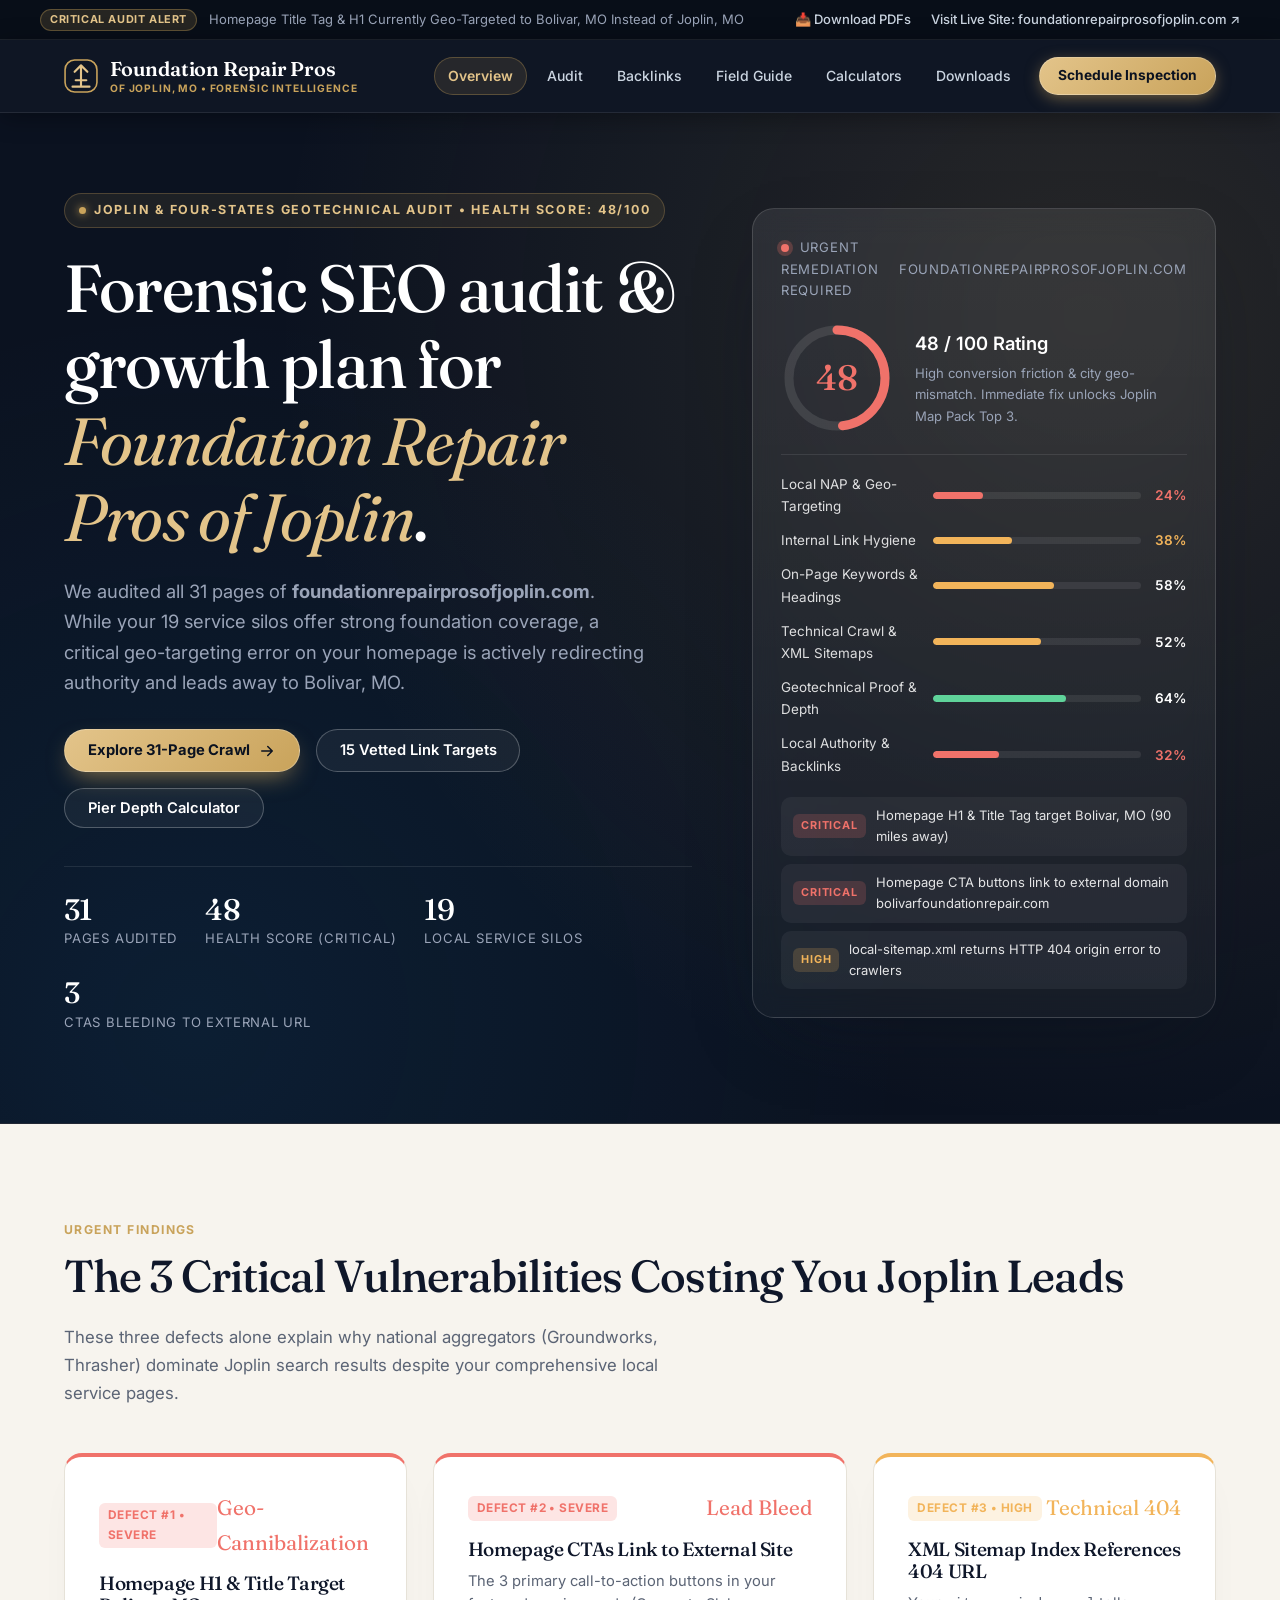
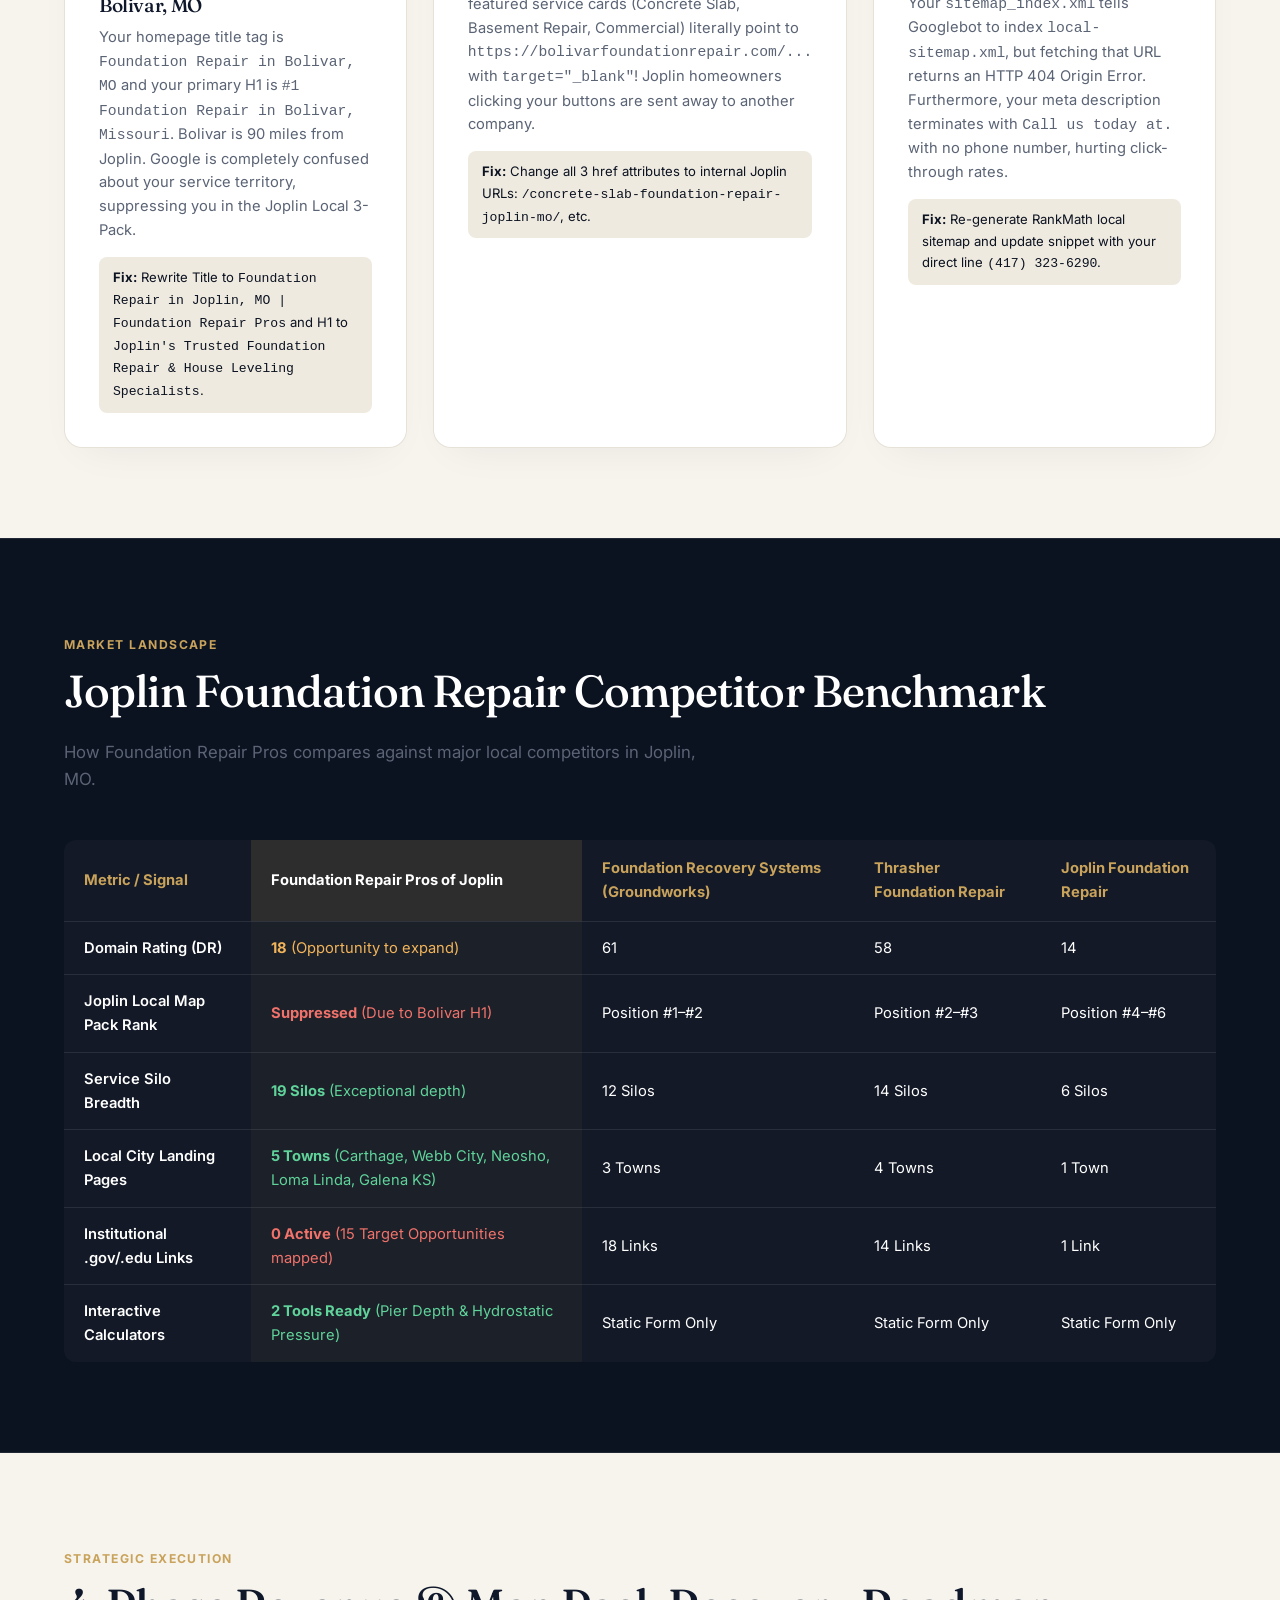
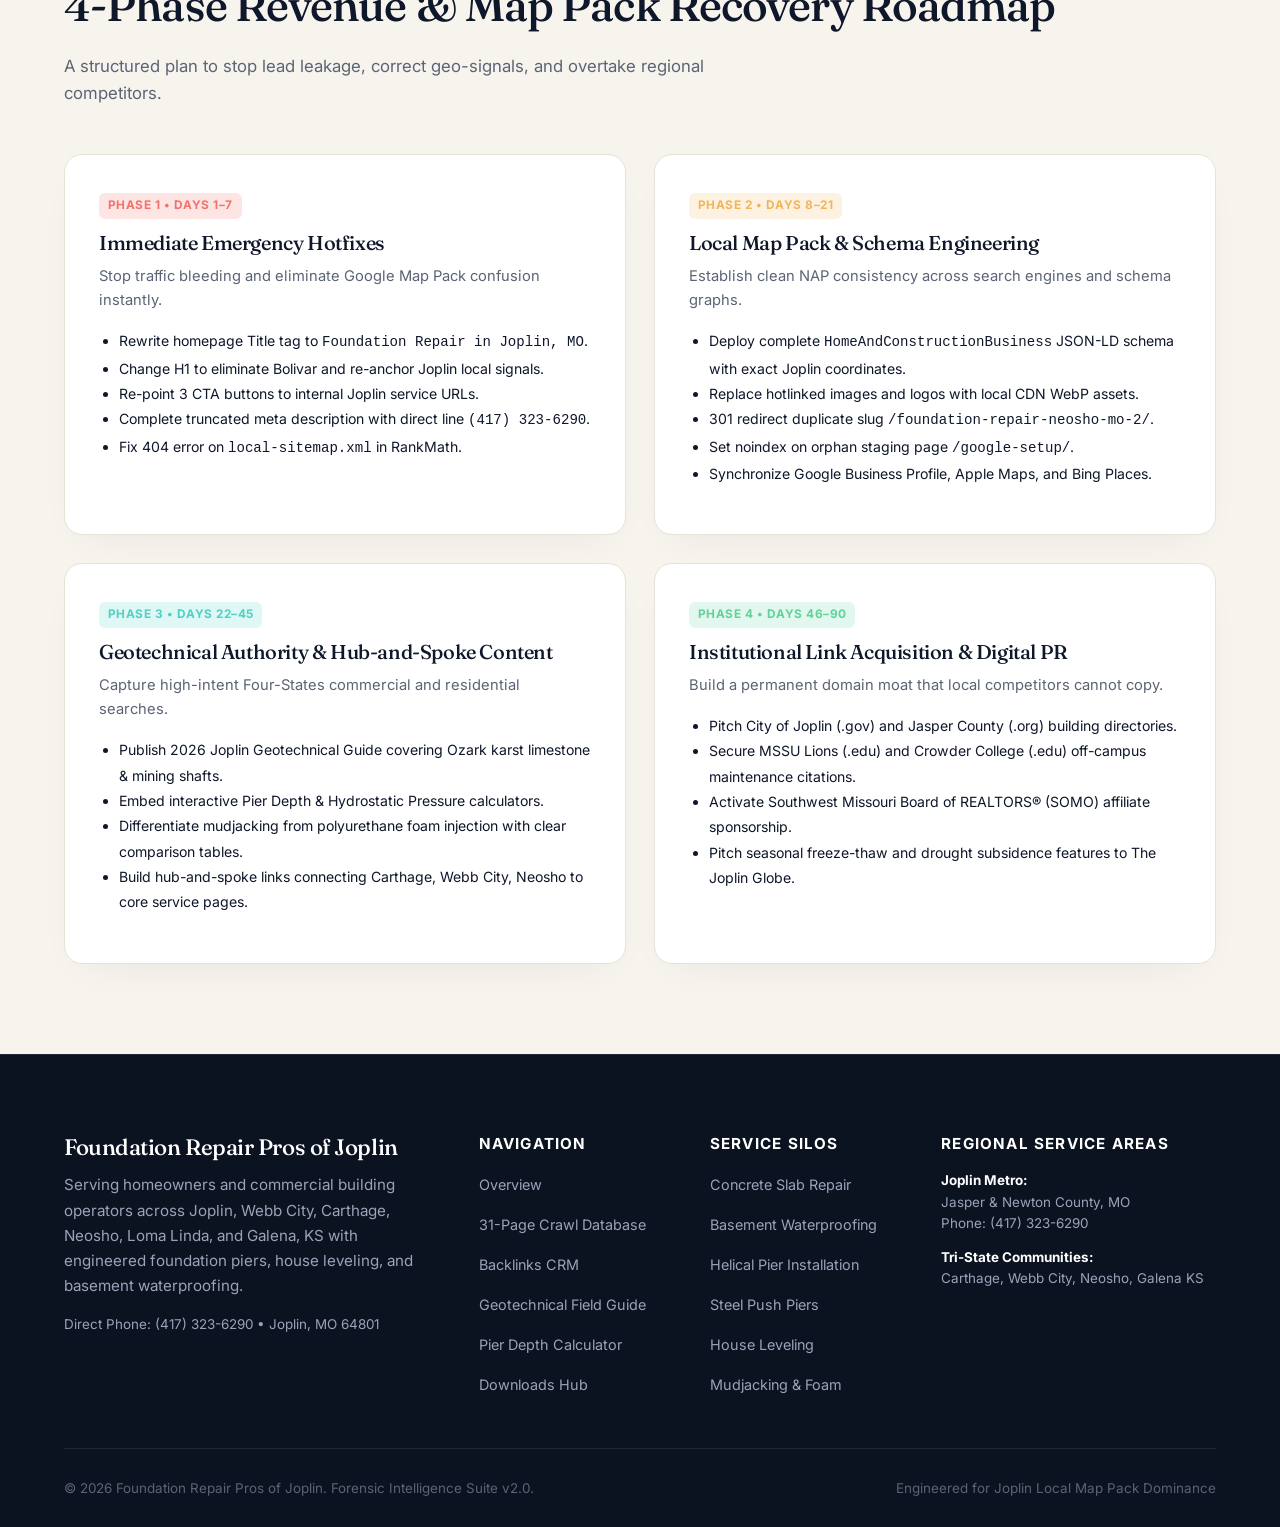
==== commit 4af757c0: "fix: permanent universal modal system and excised dangling layout fragments" ====
--- a/index.html
+++ b/index.html
@@ -349,52 +349,47 @@
     </div>
   </section>
 
-  <!-- Lead Modal -->
-  <div class="modal" id="leadModal" role="dialog" aria-modal="true" aria-labelledby="modalTitle">
-    <div class="modal-dialog">
+  <!-- Certified Inspection Lead Modal -->
+  <div class="modal-overlay modal" id="leadModal" role="dialog" aria-modal="true" aria-labelledby="leadModalTitle">
+    <div class="modal-window modal-dialog">
       <div class="modal-header">
-        <h3 class="modal-title" id="modalTitle">Schedule Free Joplin Foundation Inspection</h3>
+        <h3 class="modal-title" id="leadModalTitle">Schedule Certified Foundation Inspection</h3>
         <button class="modal-close" id="closeLeadModal" aria-label="Close modal">&times;</button>
       </div>
       <form id="leadCaptureForm">
         <div class="modal-body">
-          <p style="color:var(--muted); font-size:0.88rem; margin-bottom:16px;">
-            Request a certified structural foundation evaluation in Joplin, Carthage, Webb City, Neosho, or surrounding Four-States communities.
-          </p>
-          <div style="margin-bottom:14px;">
-            <label style="display:block; font-size:0.82rem; font-weight:700; color:var(--ink); margin-bottom:4px;">Homeowner Name *</label>
-            <input type="text" id="leadName" required placeholder="John Smith" class="search-input" style="padding-left:14px;">
-          </div>
-          <div style="margin-bottom:14px;">
-            <label style="display:block; font-size:0.82rem; font-weight:700; color:var(--ink); margin-bottom:4px;">Phone Number *</label>
+          <p style="color:var(--muted); font-size:0.92rem; margin-bottom:20px; line-height:1.5;">
+            Request a certified on-site structural evaluation in Joplin, Carthage, Webb City, Neosho, or surrounding Four-States communities.
+          </p>
+          <div style="margin-bottom:16px;">
+            <label for="leadName" style="display:block; font-size:0.82rem; font-weight:700; color:var(--ink); margin-bottom:6px; text-transform:uppercase;">Homeowner Name *</label>
+            <input type="text" id="leadName" required placeholder="e.g. John Smith" class="search-input" style="padding-left:14px;">
+          </div>
+          <div style="margin-bottom:16px;">
+            <label for="leadPhone" style="display:block; font-size:0.82rem; font-weight:700; color:var(--ink); margin-bottom:6px; text-transform:uppercase;">Phone Number *</label>
             <input type="tel" id="leadPhone" required placeholder="(417) 555-0192" class="search-input" style="padding-left:14px;">
           </div>
-          <div style="margin-bottom:14px;">
-            <label style="display:block; font-size:0.82rem; font-weight:700; color:var(--ink); margin-bottom:4px;">Property Address & City *</label>
+          <div style="margin-bottom:16px;">
+            <label for="leadEmail" style="display:block; font-size:0.82rem; font-weight:700; color:var(--ink); margin-bottom:6px; text-transform:uppercase;">Email Address *</label>
+            <input type="email" id="leadEmail" required placeholder="john@example.com" class="search-input" style="padding-left:14px;">
+          </div>
+          <div style="margin-bottom:20px;">
+            <label for="leadAddress" style="display:block; font-size:0.82rem; font-weight:700; color:var(--ink); margin-bottom:6px; text-transform:uppercase;">Property Address & City *</label>
             <input type="text" id="leadAddress" required placeholder="e.g. 1502 S Main St, Joplin, MO" class="search-input" style="padding-left:14px;">
           </div>
-          <div style="margin-bottom:14px;">
-            <label style="display:block; font-size:0.82rem; font-weight:700; color:var(--ink); margin-bottom:4px;">Observed Foundation Issue</label>
-            <select id="leadService" class="filter-select" style="width:100%;">
-              <option value="cracks">Cracked Drywall or Foundation Walls</option>
-              <option value="sagging">Uneven or Sagging Floors (House Leveling)</option>
-              <option value="waterproofing">Basement Water Intrusion / Damp Crawl Space</option>
-              <option value="concrete">Sunken Concrete Driveway or Patio (Mudjacking/Foam)</option>
-              <option value="commercial">Commercial Building Structural Underpinning</option>
-            </select>
-          </div>
         </div>
         <div class="modal-footer">
-          <button type="submit" class="btn btn-gold" style="width:100%;">Request Free Structural Evaluation</button>
+          <button type="submit" class="btn btn-gold" style="width:100%;">
+            Send Free Inspection Request
+          </button>
         </div>
       </form>
     </div>
   </div>
 
-  <!-- Toast Message -->
+  <!-- Toast Notification Container -->
   <div class="toast-msg" id="bmgToast"></div>
 
-  <!-- Footer -->
   <footer class="site-footer">
     <div class="wrap">
       <div class="footer-grid">
--- a/css/main.css
+++ b/css/main.css
@@ -899,80 +899,166 @@
 }
 
 /* ==========================================================================
-   MODAL COMPONENT
+   UNIVERSAL BULLETPROOF MODAL SYSTEM (.modal-overlay, .modal, .modal-window, .modal-dialog)
+   Guarantees modals are NEVER displayed in-flow and render with luxury blur backdrops.
    ========================================================================== */
-.modal-overlay {
-  position: fixed;
-  inset: 0;
-  background: rgba(11, 18, 32, 0.75);
-  backdrop-filter: blur(6px);
-  z-index: 2000;
-  display: flex;
-  align-items: center;
-  justify-content: center;
-  padding: 24px;
-  opacity: 0;
-  visibility: hidden;
-  transition: all 0.25s ease;
-}
-.modal-overlay.active {
-  opacity: 1;
-  visibility: visible;
-}
-.modal-window {
-  background: #ffffff;
-  border-radius: 22px;
-  max-width: 740px;
-  width: 100%;
-  max-height: 90vh;
-  display: flex;
-  flex-direction: column;
-  box-shadow: var(--shadow);
-  transform: translateY(24px);
-  transition: transform 0.25s ease;
-  overflow: hidden;
-  border: 1px solid var(--line-dark);
-}
-.modal-overlay.active .modal-window {
-  transform: translateY(0);
-}
+.modal-overlay,
+.modal {
+  position: fixed !important;
+  inset: 0 !important;
+  top: 0 !important;
+  left: 0 !important;
+  right: 0 !important;
+  bottom: 0 !important;
+  width: 100vw !important;
+  height: 100vh !important;
+  background: rgba(11, 18, 32, 0.82) !important;
+  backdrop-filter: blur(8px) !important;
+  -webkit-backdrop-filter: blur(8px) !important;
+  z-index: 99999 !important;
+  display: flex !important;
+  align-items: center !important;
+  justify-content: center !important;
+  padding: 24px !important;
+  box-sizing: border-box !important;
+  opacity: 0 !important;
+  visibility: hidden !important;
+  pointer-events: none !important;
+  transition: opacity 0.25s cubic-bezier(0.16, 1, 0.3, 1), visibility 0.25s cubic-bezier(0.16, 1, 0.3, 1) !important;
+}
+
+.modal-overlay.active,
+.modal-overlay.show,
+.modal.active,
+.modal.show {
+  opacity: 1 !important;
+  visibility: visible !important;
+  pointer-events: auto !important;
+}
+
+.modal-window,
+.modal-dialog {
+  background: #ffffff !important;
+  border-radius: 20px !important;
+  max-width: 740px !important;
+  width: 100% !important;
+  max-height: 90vh !important;
+  display: flex !important;
+  flex-direction: column !important;
+  box-shadow: 0 30px 80px -20px rgba(0, 0, 0, 0.6), 0 0 0 1px rgba(255, 255, 255, 0.15) !important;
+  transform: translateY(24px) scale(0.97) !important;
+  transition: transform 0.28s cubic-bezier(0.16, 1, 0.3, 1) !important;
+  overflow: hidden !important;
+  border: 1px solid var(--line-dark) !important;
+  position: relative !important;
+  z-index: 100000 !important;
+  margin: auto !important;
+  box-sizing: border-box !important;
+}
+
+.modal-overlay.active .modal-window,
+.modal-overlay.show .modal-window,
+.modal.active .modal-dialog,
+.modal.show .modal-dialog,
+.modal.active .modal-window,
+.modal-overlay.active .modal-dialog {
+  transform: translateY(0) scale(1) !important;
+}
+
 .modal-header {
-  padding: 22px 28px;
-  background: #fcfbfa;
-  border-bottom: 1px solid var(--line-dark);
-  display: flex;
-  align-items: center;
-  justify-content: space-between;
-}
+  padding: 22px 28px !important;
+  background: #fbfbfa !important;
+  border-bottom: 1px solid var(--line-dark) !important;
+  display: flex !important;
+  align-items: center !important;
+  justify-content: space-between !important;
+  flex-shrink: 0 !important;
+}
+
 .modal-title {
-  font-size: 1.3rem;
-  color: var(--ink);
-  margin: 0;
-}
+  font-family: var(--serif) !important;
+  font-size: 1.35rem !important;
+  font-weight: 600 !important;
+  color: var(--ink) !important;
+  margin: 0 !important;
+  line-height: 1.25 !important;
+  letter-spacing: -0.01em !important;
+}
+
 .modal-close {
-  background: none;
-  border: none;
-  font-size: 1.6rem;
-  cursor: pointer;
-  color: var(--muted);
-  line-height: 1;
-}
+  background: none !important;
+  border: none !important;
+  font-size: 1.65rem !important;
+  cursor: pointer !important;
+  color: var(--muted) !important;
+  line-height: 1 !important;
+  padding: 4px 8px !important;
+  border-radius: 8px !important;
+  transition: all 0.18s ease !important;
+  display: inline-flex !important;
+  align-items: center !important;
+  justify-content: center !important;
+}
+
 .modal-close:hover {
-  color: var(--text);
-}
+  color: var(--ink) !important;
+  background: rgba(0, 0, 0, 0.06) !important;
+}
+
 .modal-body {
-  padding: 28px;
-  overflow-y: auto;
-  font-size: 0.95rem;
-}
+  padding: 26px 28px !important;
+  overflow-y: auto !important;
+  font-size: 0.95rem !important;
+  flex-grow: 1 !important;
+  box-sizing: border-box !important;
+  color: var(--text) !important;
+  line-height: 1.6 !important;
+}
+
+.modal-body input.search-input,
+.modal-body textarea.search-input,
+.modal-body input[type="text"],
+.modal-body input[type="email"],
+.modal-body input[type="tel"],
+.modal-body select,
+.modal-body textarea {
+  width: 100% !important;
+  box-sizing: border-box !important;
+  font-family: inherit !important;
+  border-radius: 8px !important;
+}
+
 .modal-footer {
-  padding: 18px 28px;
-  background: #fcfbfa;
-  border-top: 1px solid var(--line-dark);
-  display: flex;
-  align-items: center;
-  justify-content: flex-end;
-  gap: 12px;
+  padding: 18px 28px !important;
+  background: #fbfbfa !important;
+  border-top: 1px solid var(--line-dark) !important;
+  display: flex !important;
+  align-items: center !important;
+  justify-content: flex-end !important;
+  gap: 12px !important;
+  flex-shrink: 0 !important;
+  box-sizing: border-box !important;
+}
+
+@media (max-width: 640px) {
+  .modal-overlay,
+  .modal {
+    padding: 12px !important;
+  }
+  .modal-window,
+  .modal-dialog {
+    max-height: 94vh !important;
+    border-radius: 16px !important;
+  }
+  .modal-header {
+    padding: 16px 20px !important;
+  }
+  .modal-body {
+    padding: 20px !important;
+  }
+  .modal-footer {
+    padding: 14px 20px !important;
+  }
 }
 
 /* Toast */
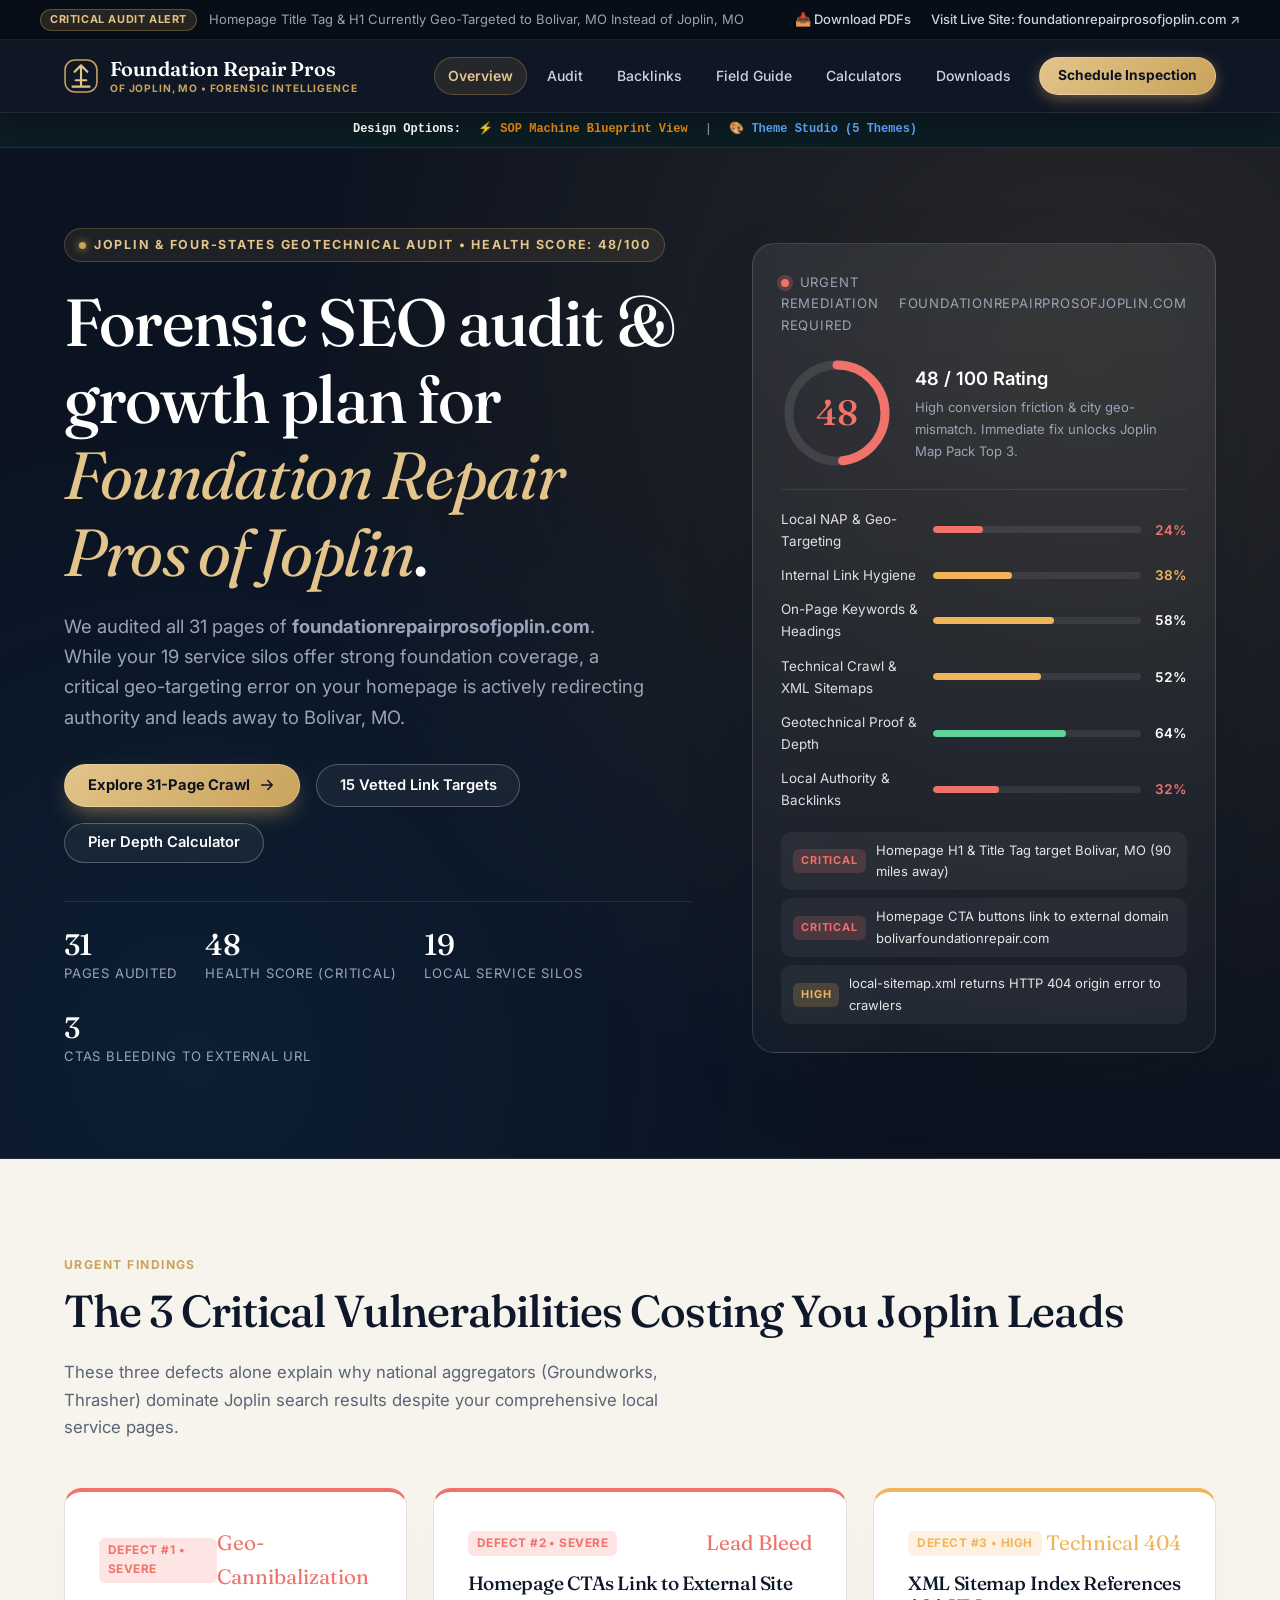
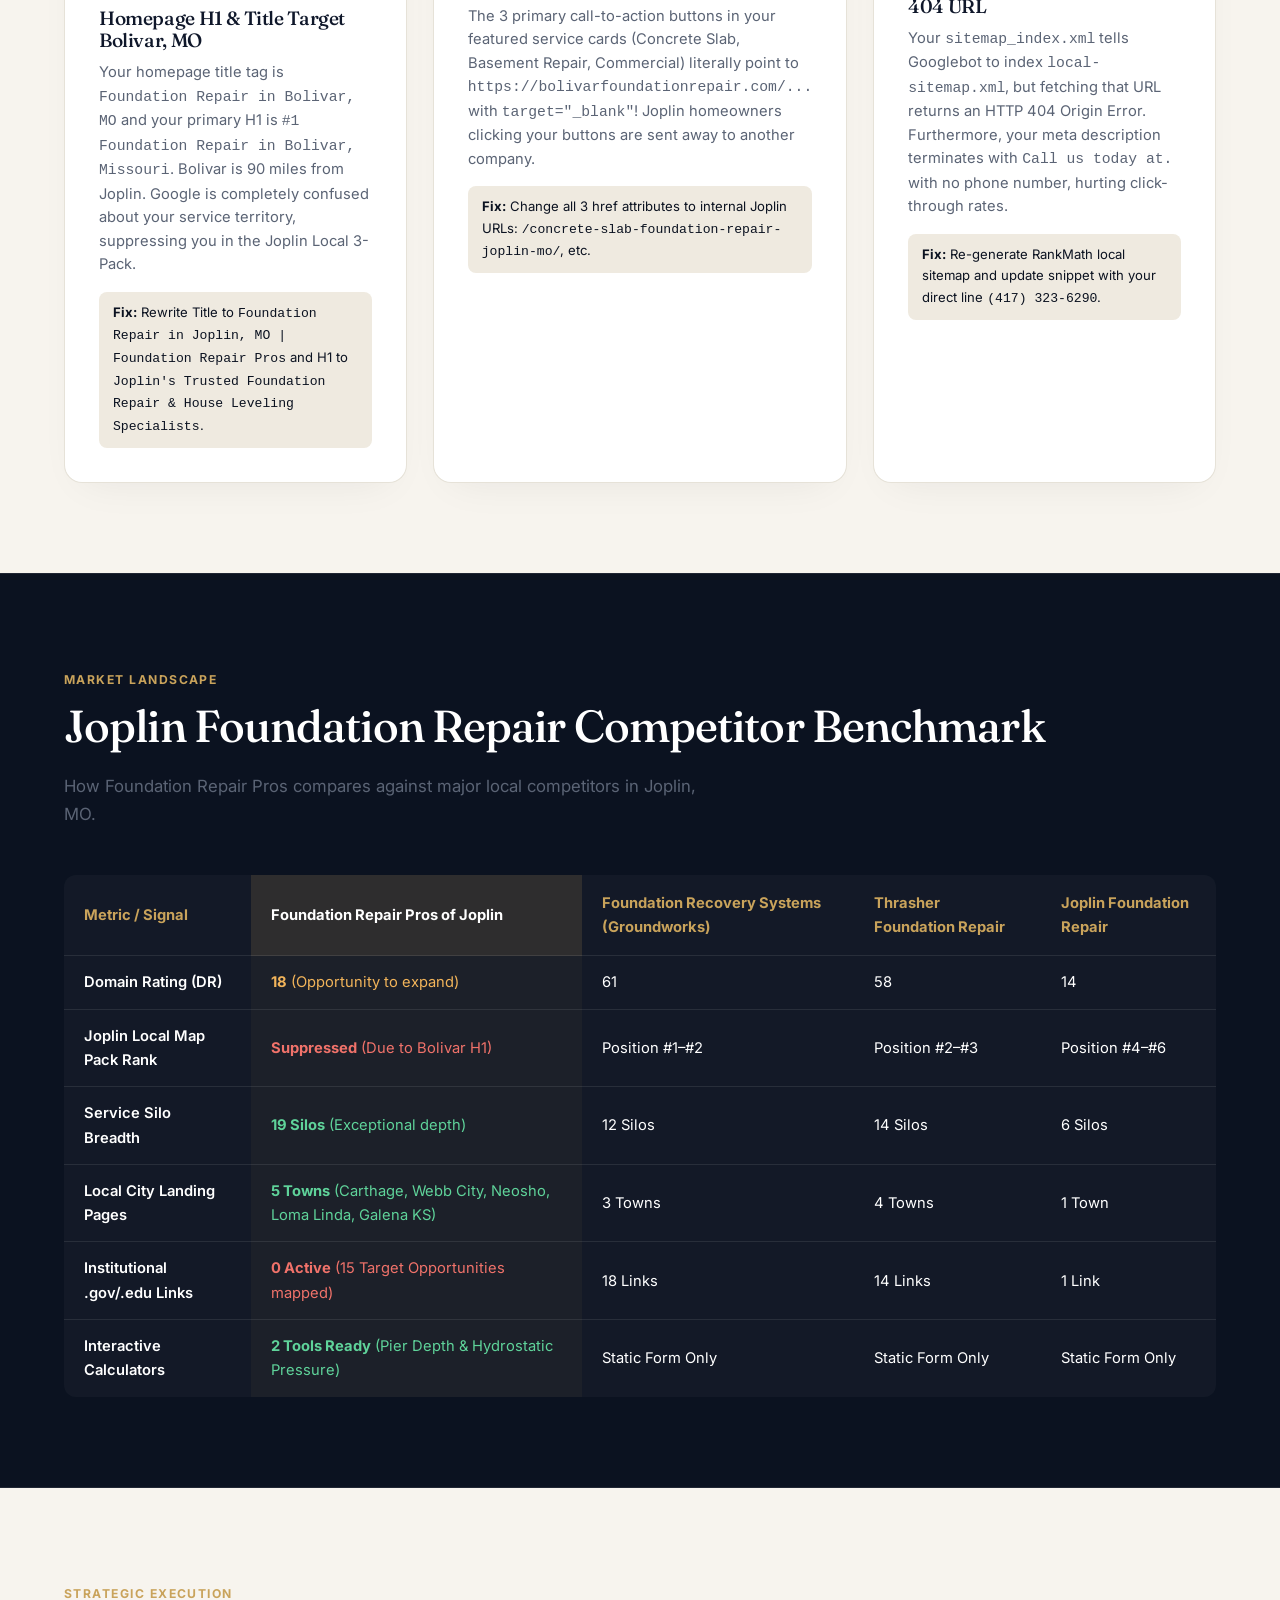
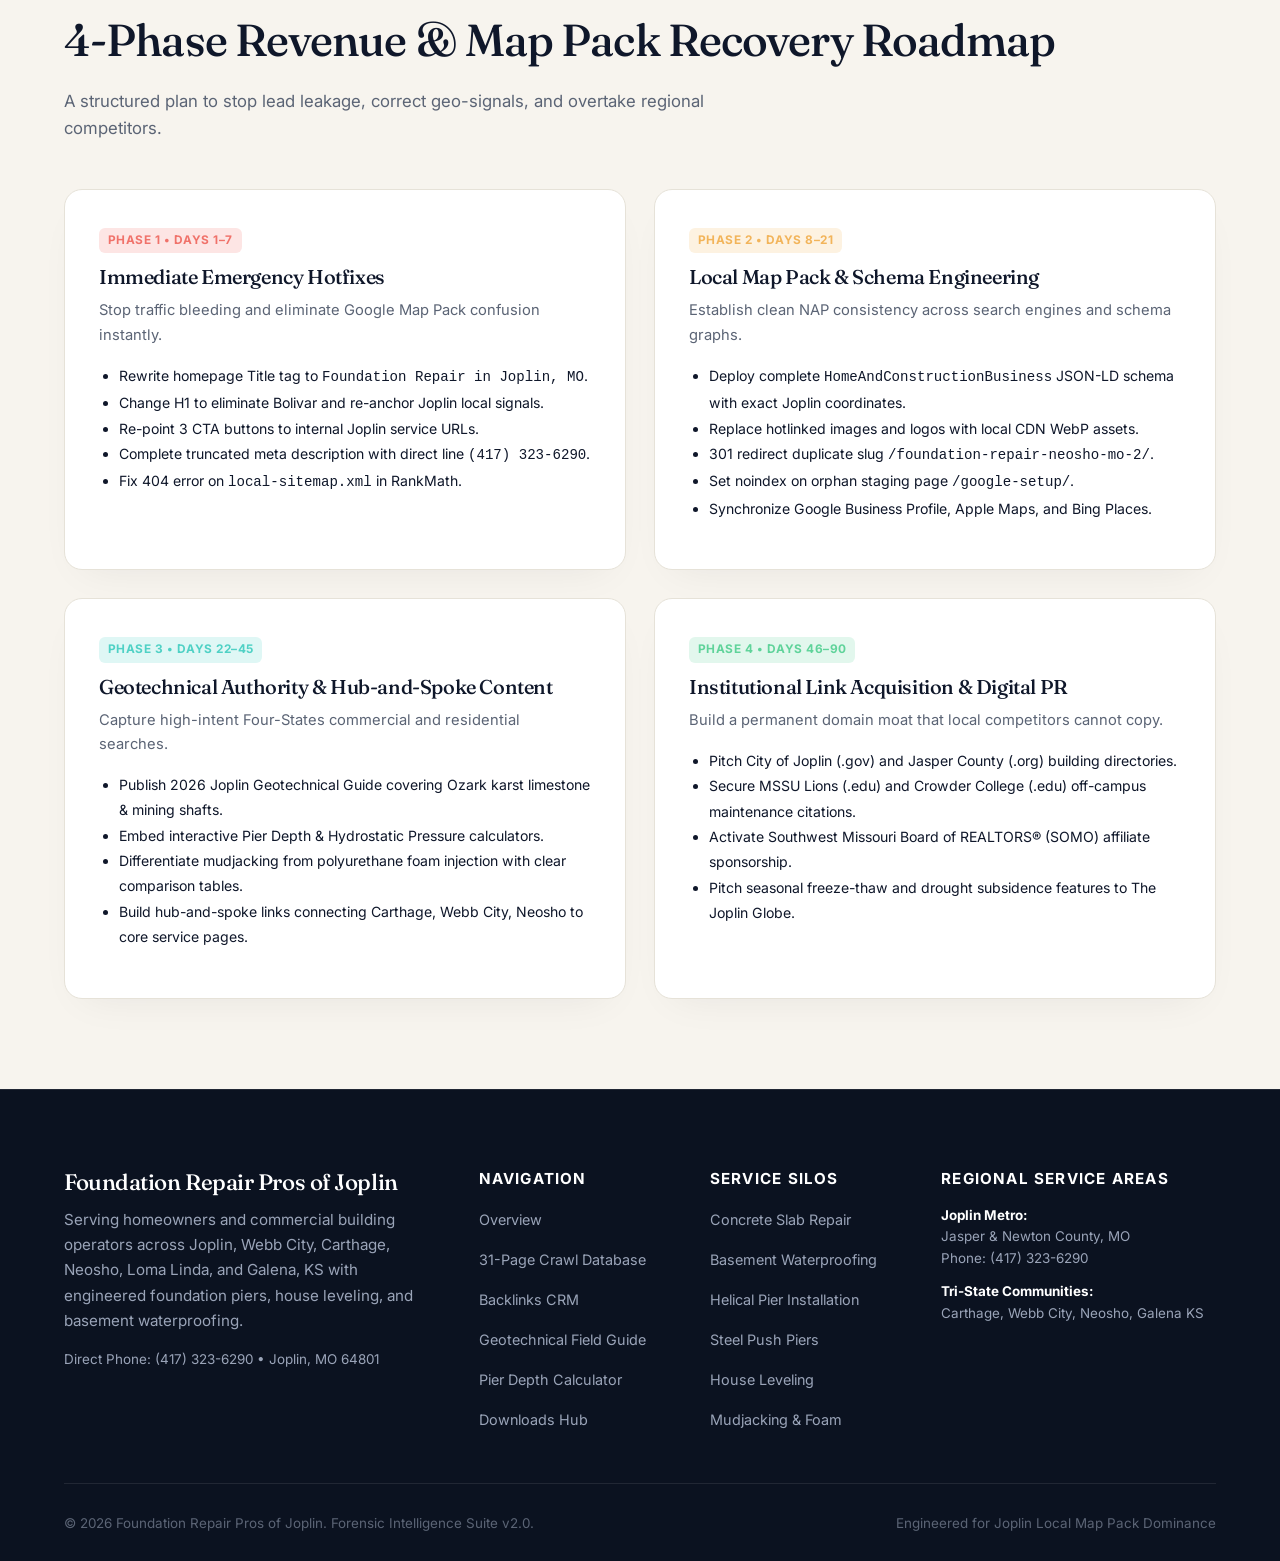
==== commit e49f1320: "feat: add SOP Machine Blueprint theme and standalone interactive page" ====
--- a/index.html
+++ b/index.html
@@ -57,6 +57,13 @@
     </div>
   </header>
 
+  <!-- Quick Design System Bar -->
+  <div style="background: #0b1c22; color: #9fb0b4; font-size: 12px; font-family: monospace; padding: 7px 20px; text-align: center; border-bottom: 1px solid rgba(255,255,255,0.08);">
+    <span style="color:#ffffff; font-weight:700;">Design Options:</span>
+    <a href="sop-blueprint.html" style="color: #e9880b; font-weight: 800; margin: 0 10px; text-decoration: none;">⚡ SOP Machine Blueprint View</a> |
+    <a href="theme-studio.html" style="color: #60a5fa; font-weight: 700; margin: 0 10px; text-decoration: none;">🎨 Theme Studio (5 Themes)</a>
+  </div>
+
   <!-- Hero Section -->
   <section class="hero">
     <div class="wrap hero-grid">
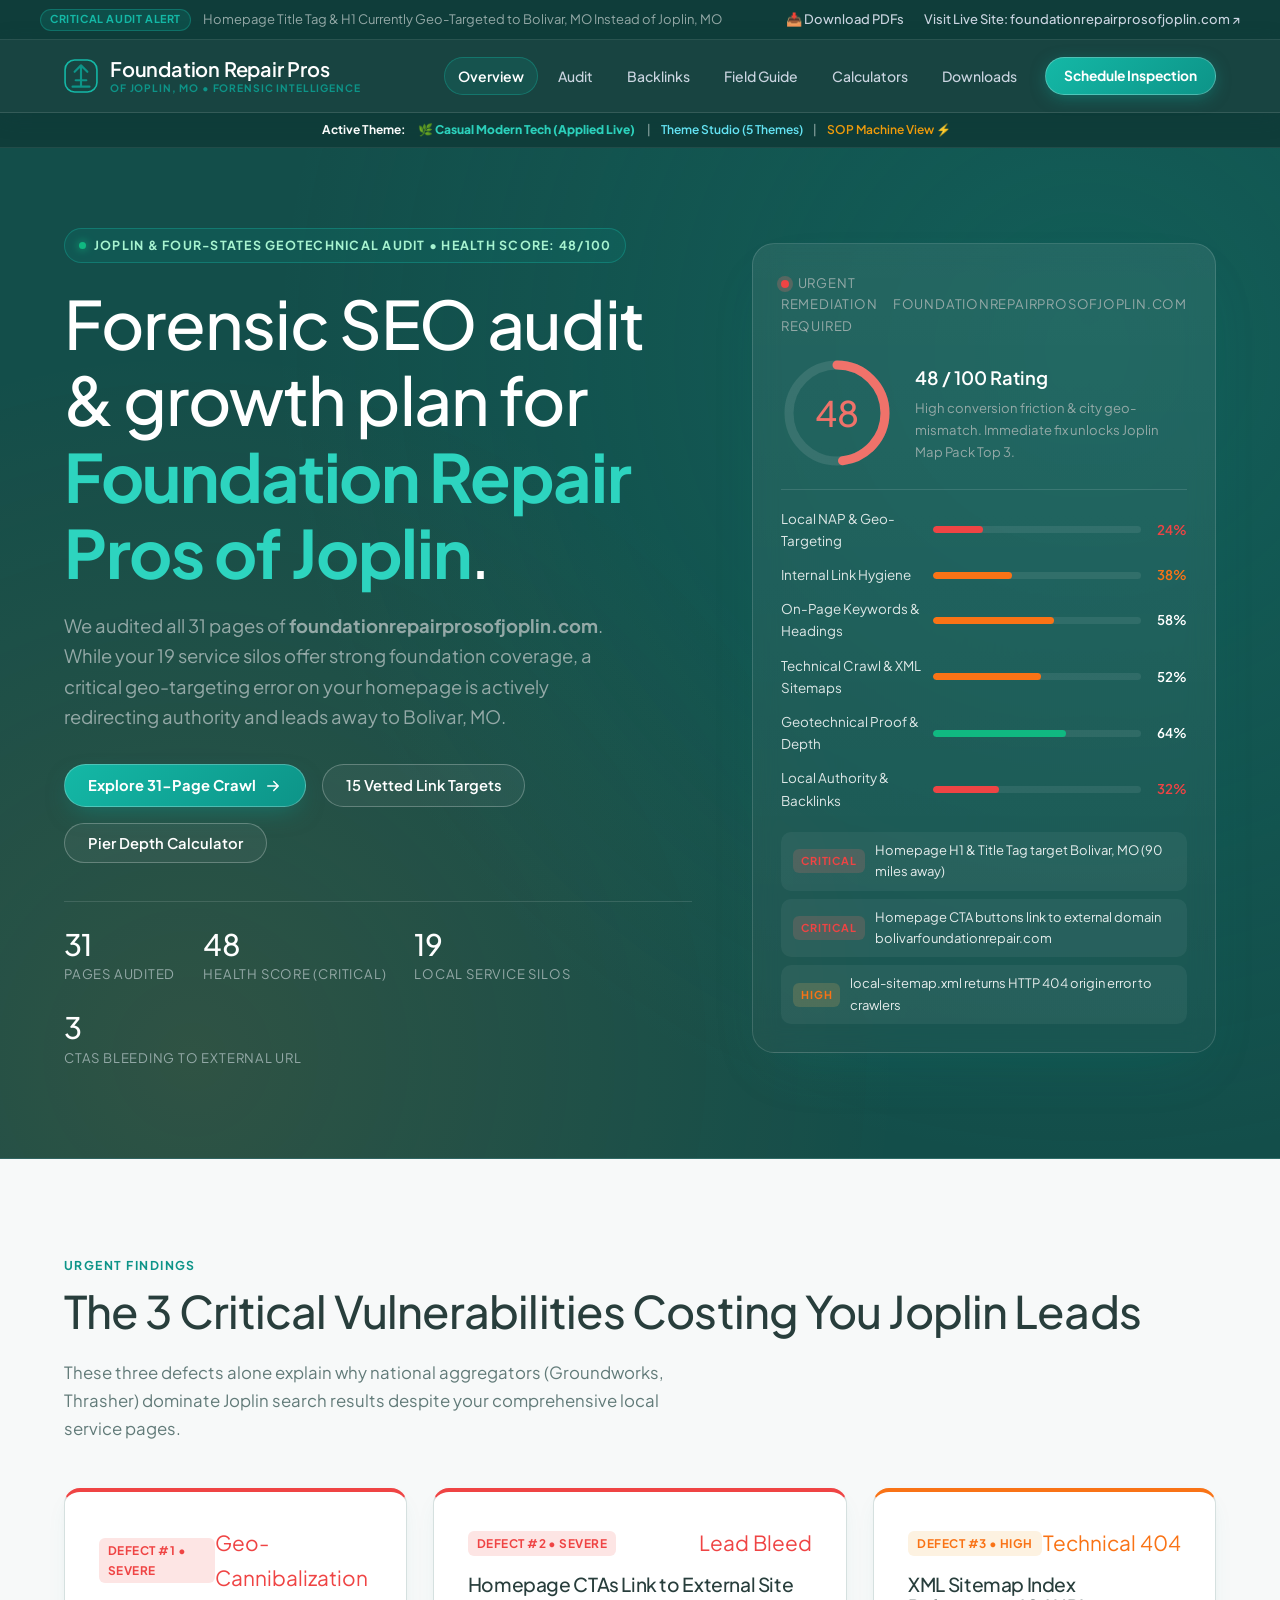
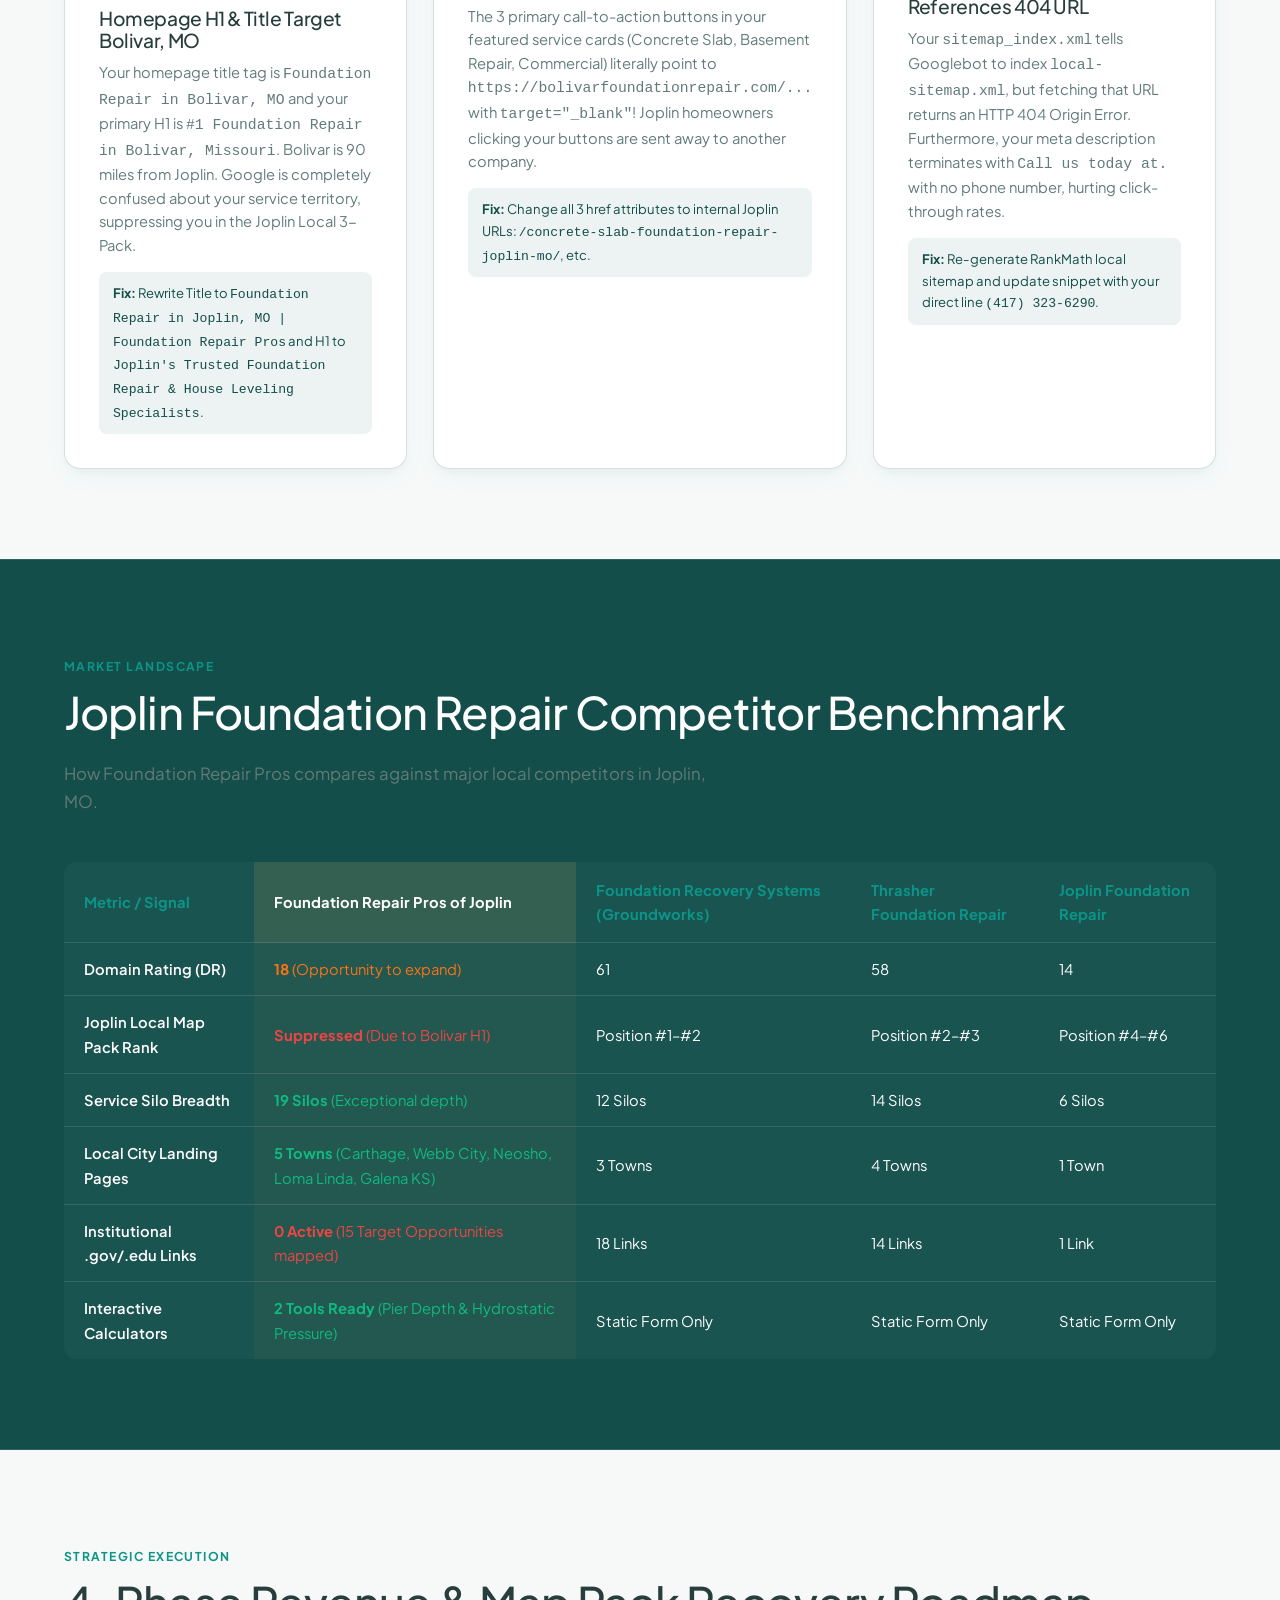
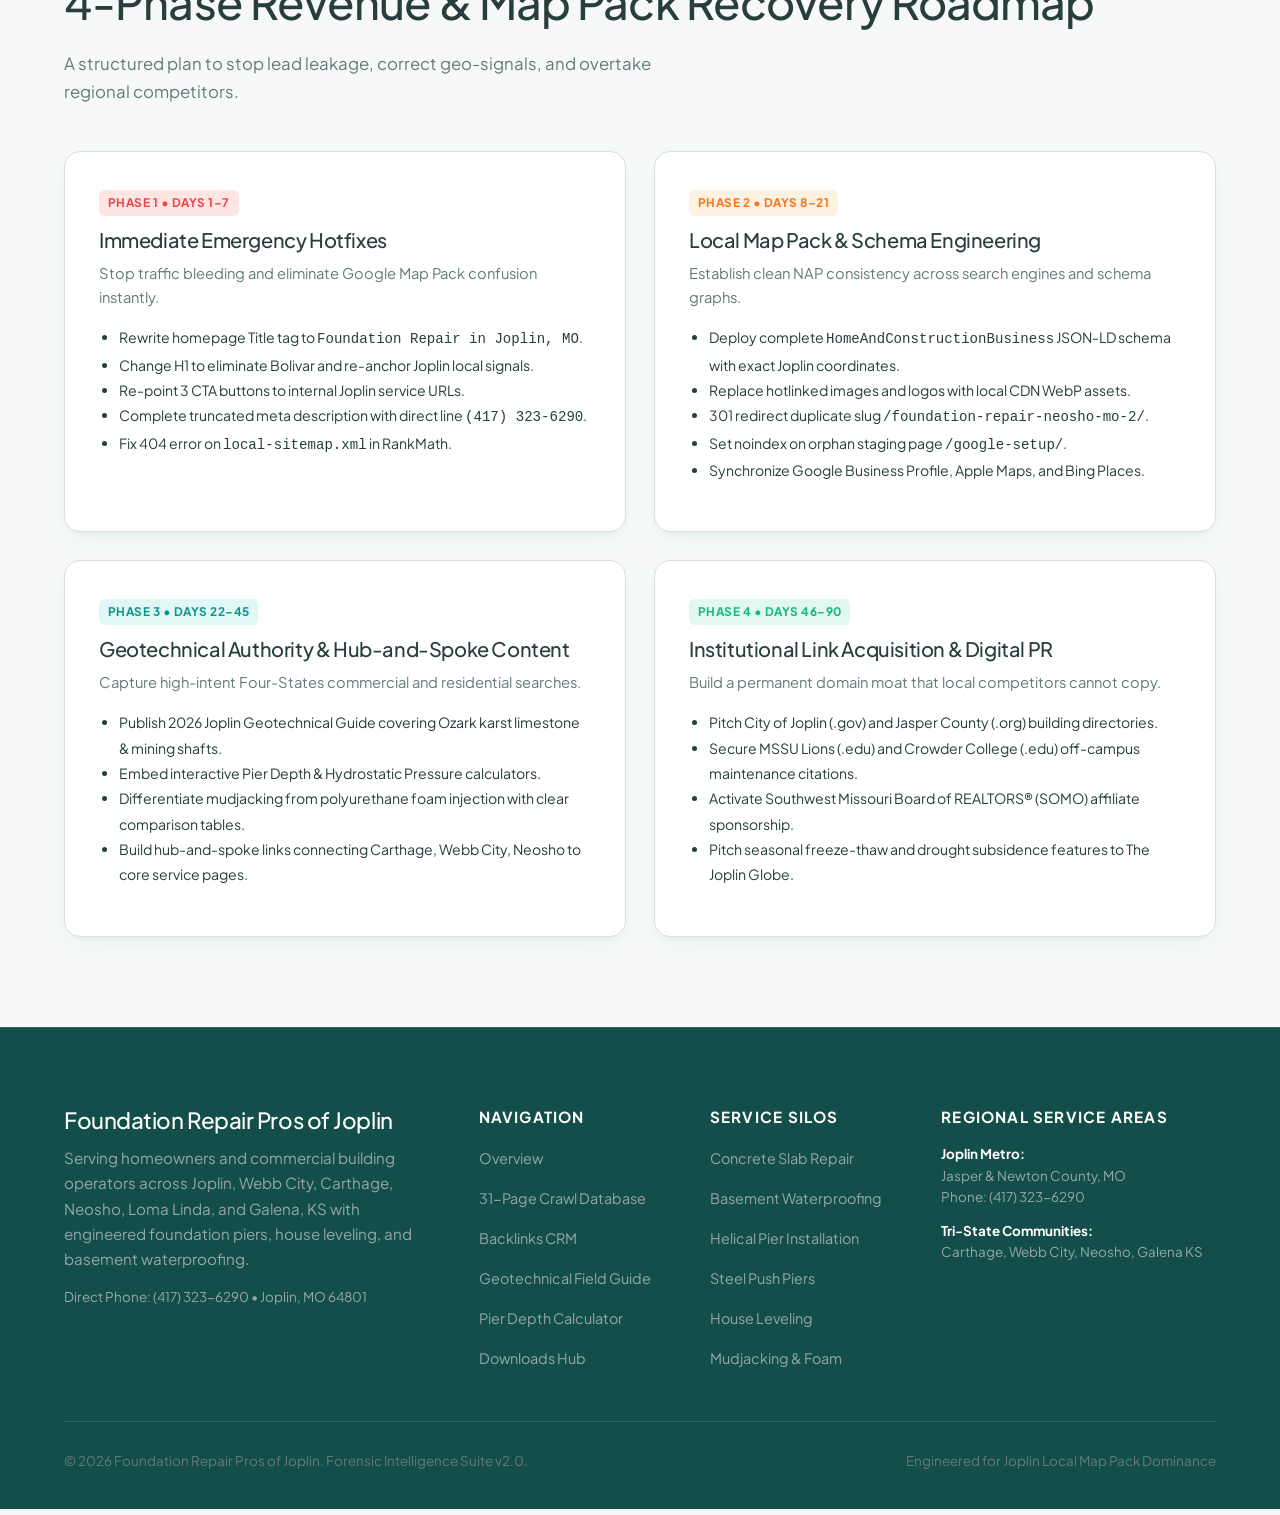
==== commit 79480372: "feat: apply Casual Modern Tech theme across entire portal suite" ====
--- a/index.html
+++ b/index.html
@@ -7,7 +7,7 @@
   <meta name="description" content="Forensic SEO audit and geotechnical growth strategy for Foundation Repair Pros of Joplin. 31-page crawl, local Map Pack remediation, and white-hat link architecture.">
   <link rel="preconnect" href="https://fonts.googleapis.com">
   <link rel="preconnect" href="https://fonts.gstatic.com" crossorigin>
-  <link rel="stylesheet" href="https://fonts.googleapis.com/css2?family=Fraunces:ital,opsz,wght@0,9..144,400;0,9..144,500;0,9..144,600;1,9..144,400&family=Inter:wght@400;500;600;700;800&display=swap">
+  <link rel="stylesheet" href="https://fonts.googleapis.com/css2?family=Plus+Jakarta+Sans:wght@400;500;600;700;800&family=Inter:wght@400;500;600;700;800&family=JetBrains+Mono:wght@400;500;700&display=swap">
   <link rel="stylesheet" href="css/main.css">
   <link rel="icon" type="image/png" href="https://foundationrepairprosofjoplin.com/wp-content/uploads/2022/09/Foundation-Repair-Pros-of-Joplin-Logo-1-150x143.png">
 </head>
@@ -58,10 +58,11 @@
   </header>
 
   <!-- Quick Design System Bar -->
-  <div style="background: #0b1c22; color: #9fb0b4; font-size: 12px; font-family: monospace; padding: 7px 20px; text-align: center; border-bottom: 1px solid rgba(255,255,255,0.08);">
-    <span style="color:#ffffff; font-weight:700;">Design Options:</span>
-    <a href="sop-blueprint.html" style="color: #e9880b; font-weight: 800; margin: 0 10px; text-decoration: none;">⚡ SOP Machine Blueprint View</a> |
-    <a href="theme-studio.html" style="color: #60a5fa; font-weight: 700; margin: 0 10px; text-decoration: none;">🎨 Theme Studio (5 Themes)</a>
+  <div style="background: #0f3d3a; color: #a3b8b6; font-size: 12px; font-family: 'Plus Jakarta Sans', sans-serif; padding: 7px 20px; text-align: center; border-bottom: 1px solid rgba(255,255,255,0.08);">
+    <span style="color:#ffffff; font-weight:700;">Active Theme:</span>
+    <span style="color: #2dd4bf; font-weight: 800; margin: 0 10px;">🌿 Casual Modern Tech (Applied Live)</span> |
+    <a href="theme-studio.html" style="color: #67e8f9; font-weight: 600; margin: 0 8px; text-decoration: none;">Theme Studio (5 Themes)</a> |
+    <a href="sop-blueprint.html" style="color: #f59e0b; font-weight: 600; margin: 0 8px; text-decoration: none;">SOP Machine View ⚡</a>
   </div>
 
   <!-- Hero Section -->
--- a/css/main.css
+++ b/css/main.css
@@ -1,47 +1,49 @@
 /* ==========================================================================
-   Bay Property Management Group — Property Intelligence & Forensic SEO Suite
-   Ultra-Premium Editorial Design System (Northline Luxury Tier)
+   Foundation Repair Pros of Joplin — Engineering & Property Intelligence Suite
+   Casual Modern Tech Theme (Approachable Neo-Tech & Friendly Modern SaaS)
    ========================================================================== */
 
 :root {
-  /* Northline Editorial Luxury Palette */
-  --ink: #0b1220;               /* Deep Obsidian / Midnight */
-  --ink-2: #111a2e;             /* Midnight Navy */
-  --ink-3: #1a2540;             /* Elevated Ink Surface */
-  --paper: #f7f4ee;             /* Warm Editorial Linen / Parchment */
-  --paper-2: #efeae0;           /* Soft Muted Sand */
-  --paper-card: #ffffff;        /* Pure White Card */
-  --text: #0f172a;              /* Slate 900 Primary Text */
-  --muted: #5b6475;             /* Refined Slate Muted */
-  --muted-light: #9aa4b8;       /* Subtle Text on Ink */
+  /* Casual Modern Tech Theme Palette */
+  --ink: #134e4a;               /* Deep Forest Ink */
+  --ink-2: #0f3d3a;             /* Deep Teal Slate */
+  --ink-3: #1a4945;             /* Elevated Teal Surface */
+  --paper: #f7f9f9;             /* Soft Mint-Gray Canvas */
+  --paper-2: #edf2f2;           /* Soft Surface Alt */
+  --paper-card: #ffffff;        /* Crisp White Card */
+  --text: #283e3c;              /* Deep Forest Teal Text */
+  --muted: #627b79;             /* Approachable Slate-Teal Muted */
+  --muted-light: #94a9a7;       /* Subtle Text on Ink */
   
-  /* Brand Prestige Accents */
-  --gold: #c9a35b;              /* Regal Champagne Gold */
-  --gold-2: #e3c48a;            /* Light Champagne Shimmer */
-  --bmg-blue: #1078BE;          /* Active BMG Brand Blue */
-  --bmg-navy: #1B4073;          /* BMG Heritage Navy */
-  --teal: #4fd1c5;              /* Signal Teal */
-  --green: #5fd39a;             /* Success Emerald */
-  --amber: #f2b45a;             /* Warning Honey Amber */
-  --red: #f0726a;               /* Critical Coral Red */
+  /* Brand Casual Neo-Tech Accents */
+  --gold: #0d9488;              /* Friendly Emerald Teal (Primary Accent) */
+  --gold-2: #14b8a6;            /* Vibrant Light Teal Highlight */
+  --bmg-blue: #0284c7;          /* Sky Blue Accent */
+  --bmg-navy: #134e4a;          /* Forest Ink */
+  --teal: #0d9488;              /* Signal Emerald Teal */
+  --green: #10b981;             /* Success Mint Green */
+  --amber: #f97316;             /* Warm Tangerine Coral (Alert/Warning) */
+  --red: #ef4444;               /* Critical Coral Red */
   
   /* Structural Hairlines & Insets */
-  --line: rgba(255, 255, 255, 0.09);
-  --line-strong: rgba(255, 255, 255, 0.16);
-  --line-dark: #e6e2d8;
-  --line-dark-hover: #d8cfbd;
+  --line: rgba(255, 255, 255, 0.12);
+  --line-strong: rgba(255, 255, 255, 0.22);
+  --line-dark: #d5e0df;         /* Soft Mint-Gray Border */
+  --line-dark-hover: #bccac9;   /* Hover Border */
   
-  /* Radii & Shadows */
+  /* Soft Modern Radii & Elevation */
   --radius-sm: 8px;
-  --radius: 18px;
+  --radius: 16px;
   --radius-lg: 24px;
-  --shadow: 0 30px 80px -30px rgba(11, 18, 32, 0.45);
-  --shadow-card: 0 16px 40px -20px rgba(11, 18, 32, 0.08);
-  --shadow-hover: 0 24px 50px -28px rgba(11, 18, 32, 0.35);
+  --radius-pill: 9999px;
+  --shadow: 0 25px 60px -20px rgba(13, 148, 136, 0.16);
+  --shadow-card: 0 10px 25px -5px rgba(13, 148, 136, 0.07), 0 4px 10px -2px rgba(0, 0, 0, 0.03);
+  --shadow-hover: 0 20px 40px -15px rgba(13, 148, 136, 0.18);
   
-  /* Typography */
-  --serif: "Fraunces", Georgia, "Times New Roman", serif;
-  --sans: "Inter", system-ui, -apple-system, BlinkMacSystemFont, "Segoe UI", Roboto, sans-serif;
+  /* Typography: Friendly, geometric, highly legible Plus Jakarta Sans */
+  --serif: "Plus Jakarta Sans", -apple-system, BlinkMacSystemFont, "Segoe UI", Roboto, sans-serif;
+  --sans: "Plus Jakarta Sans", -apple-system, BlinkMacSystemFont, "Segoe UI", Roboto, sans-serif;
+  --mono: "JetBrains Mono", ui-monospace, SFMono-Regular, Menlo, monospace;
   --max: 1200px;
 }
 
@@ -106,7 +108,7 @@
    TOP ANNOUNCEMENT BAR
    ========================================================================== */
 .top-strip {
-  background: #080e18;
+  background: var(--ink-2);
   color: var(--muted-light);
   font-size: 0.8125rem;
   min-height: 40px;
@@ -134,9 +136,9 @@
   display: inline-flex;
   align-items: center;
   justify-content: center;
-  background: rgba(201, 163, 91, 0.16);
+  background: rgba(13, 148, 136, 0.2);
   color: var(--gold-2);
-  border: 1px solid rgba(201, 163, 91, 0.35);
+  border: 1px solid rgba(20, 184, 166, 0.35);
   font-size: 0.68rem;
   font-weight: 700;
   height: 22px;
@@ -172,14 +174,14 @@
    SITE HEADER & NAVIGATION
    ========================================================================== */
 .site-header {
-  background: rgba(11, 18, 32, 0.98);
+  background: rgba(15, 61, 58, 0.96);
   backdrop-filter: blur(14px);
   -webkit-backdrop-filter: blur(14px);
   border-bottom: 1px solid var(--line);
   position: sticky;
   top: 0;
   z-index: 1000;
-  box-shadow: 0 4px 24px rgba(0, 0, 0, 0.35);
+  box-shadow: 0 4px 20px rgba(15, 61, 58, 0.25);
 }
 .nav {
   display: flex;
@@ -201,6 +203,12 @@
   height: 34px;
   flex: none;
   display: block;
+}
+.logo svg rect {
+  stroke: var(--gold-2) !important;
+}
+.logo svg path {
+  stroke: var(--gold) !important;
 }
 .logo > div,
 .logo .logo-text {
@@ -269,8 +277,9 @@
 }
 .nav-links a.active:not(.btn) {
   color: var(--gold-2) !important;
-  background: rgba(201, 163, 91, 0.12) !important;
-  border: 1px solid rgba(201, 163, 91, 0.32) !important;
+  background: rgba(13, 148, 136, 0.18) !important;
+  border: 1px solid rgba(20, 184, 166, 0.35) !important;
+  color: #ffffff !important;
   font-weight: 600;
 }
 
@@ -279,14 +288,14 @@
 .nav-links a.btn-gold,
 .nav-links a.btn {
   background: linear-gradient(135deg, var(--gold-2) 0%, var(--gold) 100%) !important;
-  color: #0b1220 !important;
+  color: #ffffff !important;
   font-weight: 700 !important;
   font-size: 0.86rem !important;
   height: 38px !important;
   padding: 0 18px !important;
   border-radius: 999px !important;
   border: 1px solid rgba(255, 255, 255, 0.25) !important;
-  box-shadow: 0 4px 16px -2px rgba(201, 163, 91, 0.55) !important;
+  box-shadow: 0 4px 16px -2px rgba(13, 148, 136, 0.55) !important;
   margin-left: 8px;
   white-space: nowrap !important;
   line-height: 1 !important;
@@ -297,10 +306,10 @@
 .nav-links .btn-gold:hover,
 .nav-links a.btn-gold:hover,
 .nav-links a.btn:hover {
-  background: linear-gradient(135deg, #ebd19e 0%, #d4b067 100%) !important;
-  color: #0b1220 !important;
+  background: linear-gradient(135deg, #2dd4bf 0%, #0f766e 100%) !important;
+  color: #ffffff !important;
   transform: translateY(-1px);
-  box-shadow: 0 6px 20px -2px rgba(201, 163, 91, 0.75) !important;
+  box-shadow: 0 6px 20px -2px rgba(13, 148, 136, 0.75) !important;
 }
 
 /* Luxury Buttons */
@@ -325,15 +334,15 @@
 }
 .btn-gold {
   background: linear-gradient(135deg, var(--gold-2) 0%, var(--gold) 100%);
-  color: #0b1220 !important;
-  box-shadow: 0 10px 24px -8px rgba(201, 163, 91, 0.7);
+  color: #ffffff !important;
+  box-shadow: 0 10px 24px -8px rgba(13, 148, 136, 0.55);
   border-color: rgba(255,255,255,0.25);
   font-weight: 700;
 }
 .btn-gold:hover {
-  background: linear-gradient(135deg, #ebd19e 0%, #d4b067 100%);
-  color: #0b1220 !important;
-  box-shadow: 0 14px 28px -6px rgba(201, 163, 91, 0.85);
+  background: linear-gradient(135deg, #2dd4bf 0%, #0f766e 100%);
+  color: #ffffff !important;
+  box-shadow: 0 14px 28px -6px rgba(13, 148, 136, 0.75);
 }
 .btn-ghost {
   border-color: rgba(255, 255, 255, 0.25);
@@ -385,11 +394,11 @@
 }
 
 /* ==========================================================================
-   HERO SECTION (NORTHLINE EDITORIAL WITH LIVE REPORT GAUGE)
+   HERO SECTION (CASUAL MODERN TECH WITH LIVE REPORT GAUGE)
    ========================================================================== */
 .hero {
-  background: radial-gradient(circle at 85% 20%, rgba(201, 163, 91, 0.15) 0%, transparent 60%),
-              radial-gradient(circle at 15% 90%, rgba(16, 120, 190, 0.12) 0%, transparent 50%),
+  background: radial-gradient(circle at 85% 20%, rgba(13, 148, 136, 0.22) 0%, transparent 60%),
+              radial-gradient(circle at 15% 90%, rgba(249, 115, 22, 0.12) 0%, transparent 50%),
               var(--ink);
   color: #ffffff;
   padding: 80px 0 90px;
@@ -408,31 +417,31 @@
   align-items: center;
   gap: 8px;
   font-size: 0.78rem;
-  letter-spacing: 0.14em;
+  letter-spacing: 0.1em;
   text-transform: uppercase;
   font-weight: 700;
-  color: var(--gold-2);
-  background: rgba(201, 163, 91, 0.1);
+  color: #a7f3d0;
+  background: rgba(13, 148, 136, 0.15);
   padding: 6px 14px;
   border-radius: 999px;
-  border: 1px solid rgba(201, 163, 91, 0.28);
+  border: 1px solid rgba(20, 184, 166, 0.35);
   margin-bottom: 22px;
 }
 .eyebrow .dot {
   width: 7px;
   height: 7px;
   border-radius: 50%;
-  background: var(--gold);
-  box-shadow: 0 0 8px var(--gold);
+  background: #10b981;
+  box-shadow: 0 0 8px #10b981;
 }
 .hero h1 {
   color: #ffffff;
   margin-bottom: 20px;
 }
 .hero h1 em {
-  font-style: italic;
-  font-weight: 400;
-  color: var(--gold-2);
+  font-style: normal;
+  font-weight: 700;
+  color: #2dd4bf;
 }
 .hero .lead {
   font-size: 1.15rem;
@@ -1204,7 +1213,7 @@
     top: 72px;
     left: 0;
     right: 0;
-    background: #0b1220;
+    background: var(--ink);
     padding: 20px 24px 28px;
     border-bottom: 1px solid var(--line);
     gap: 10px;
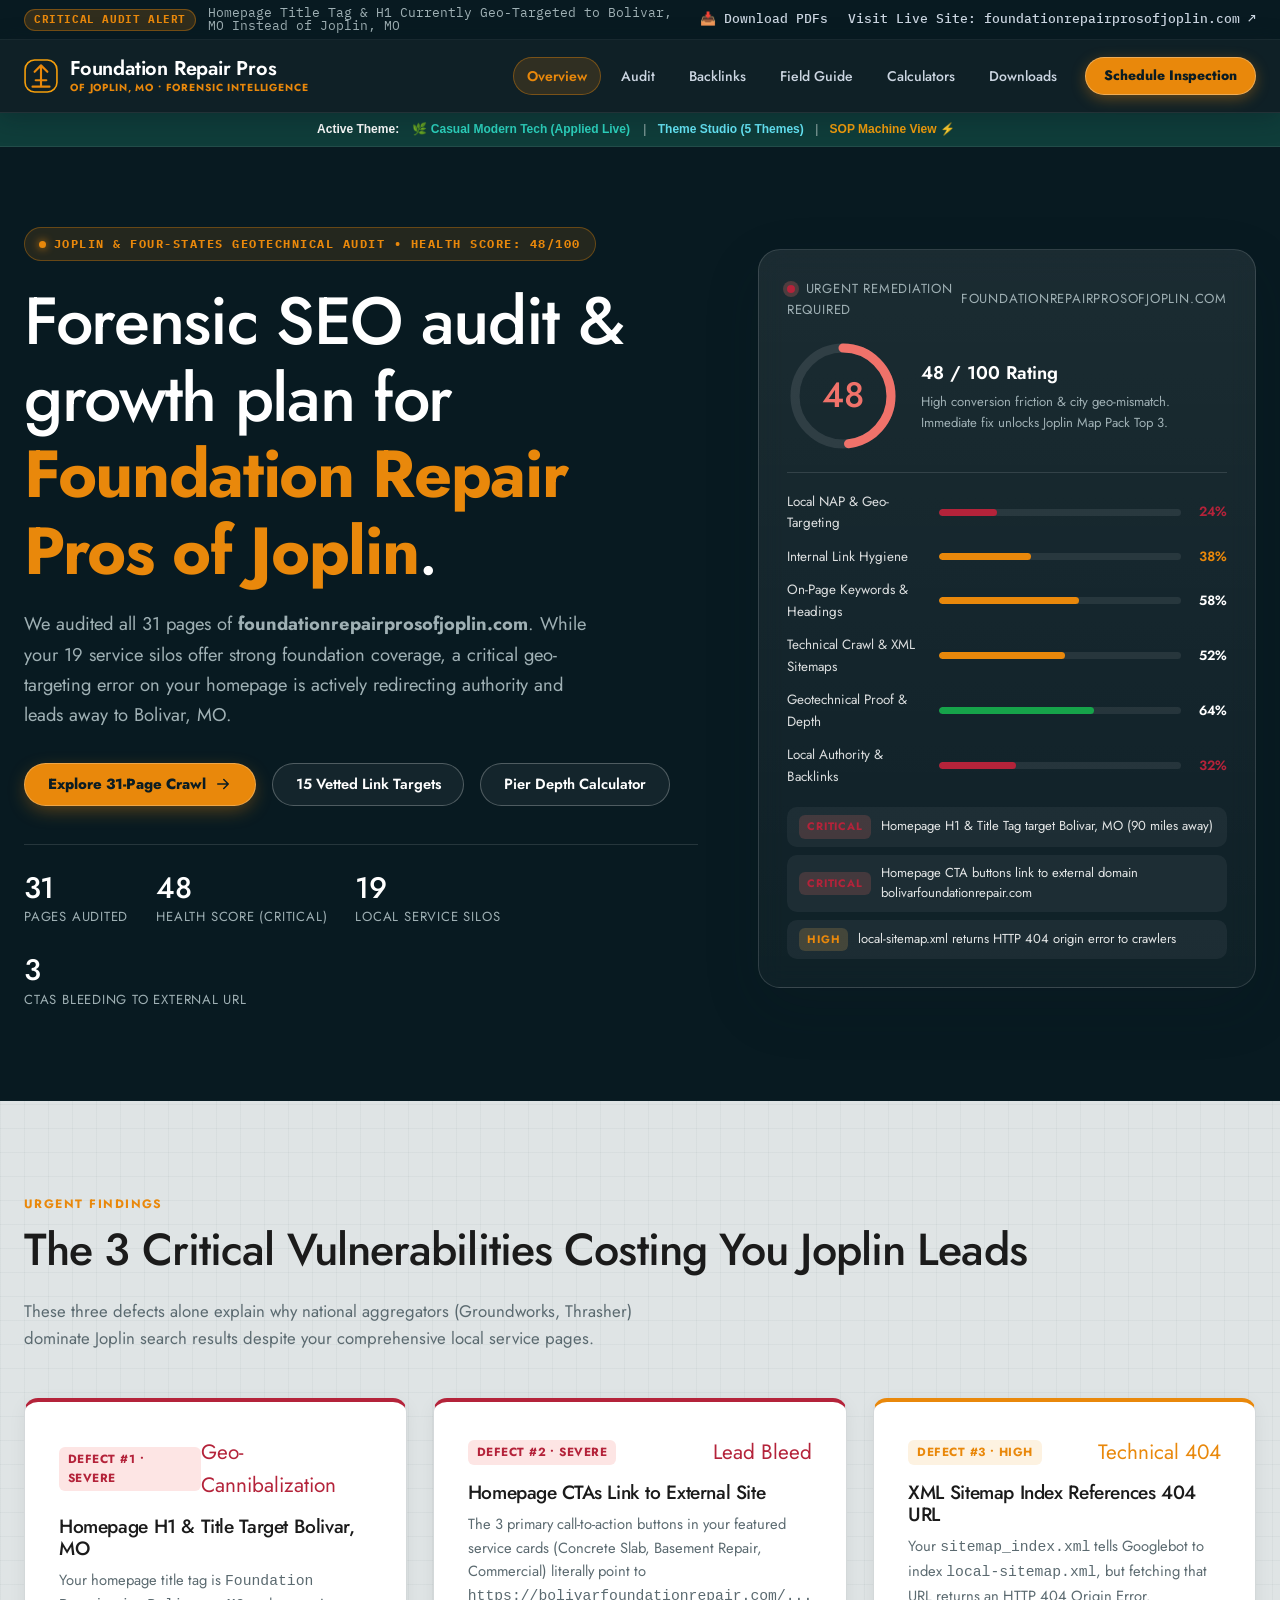
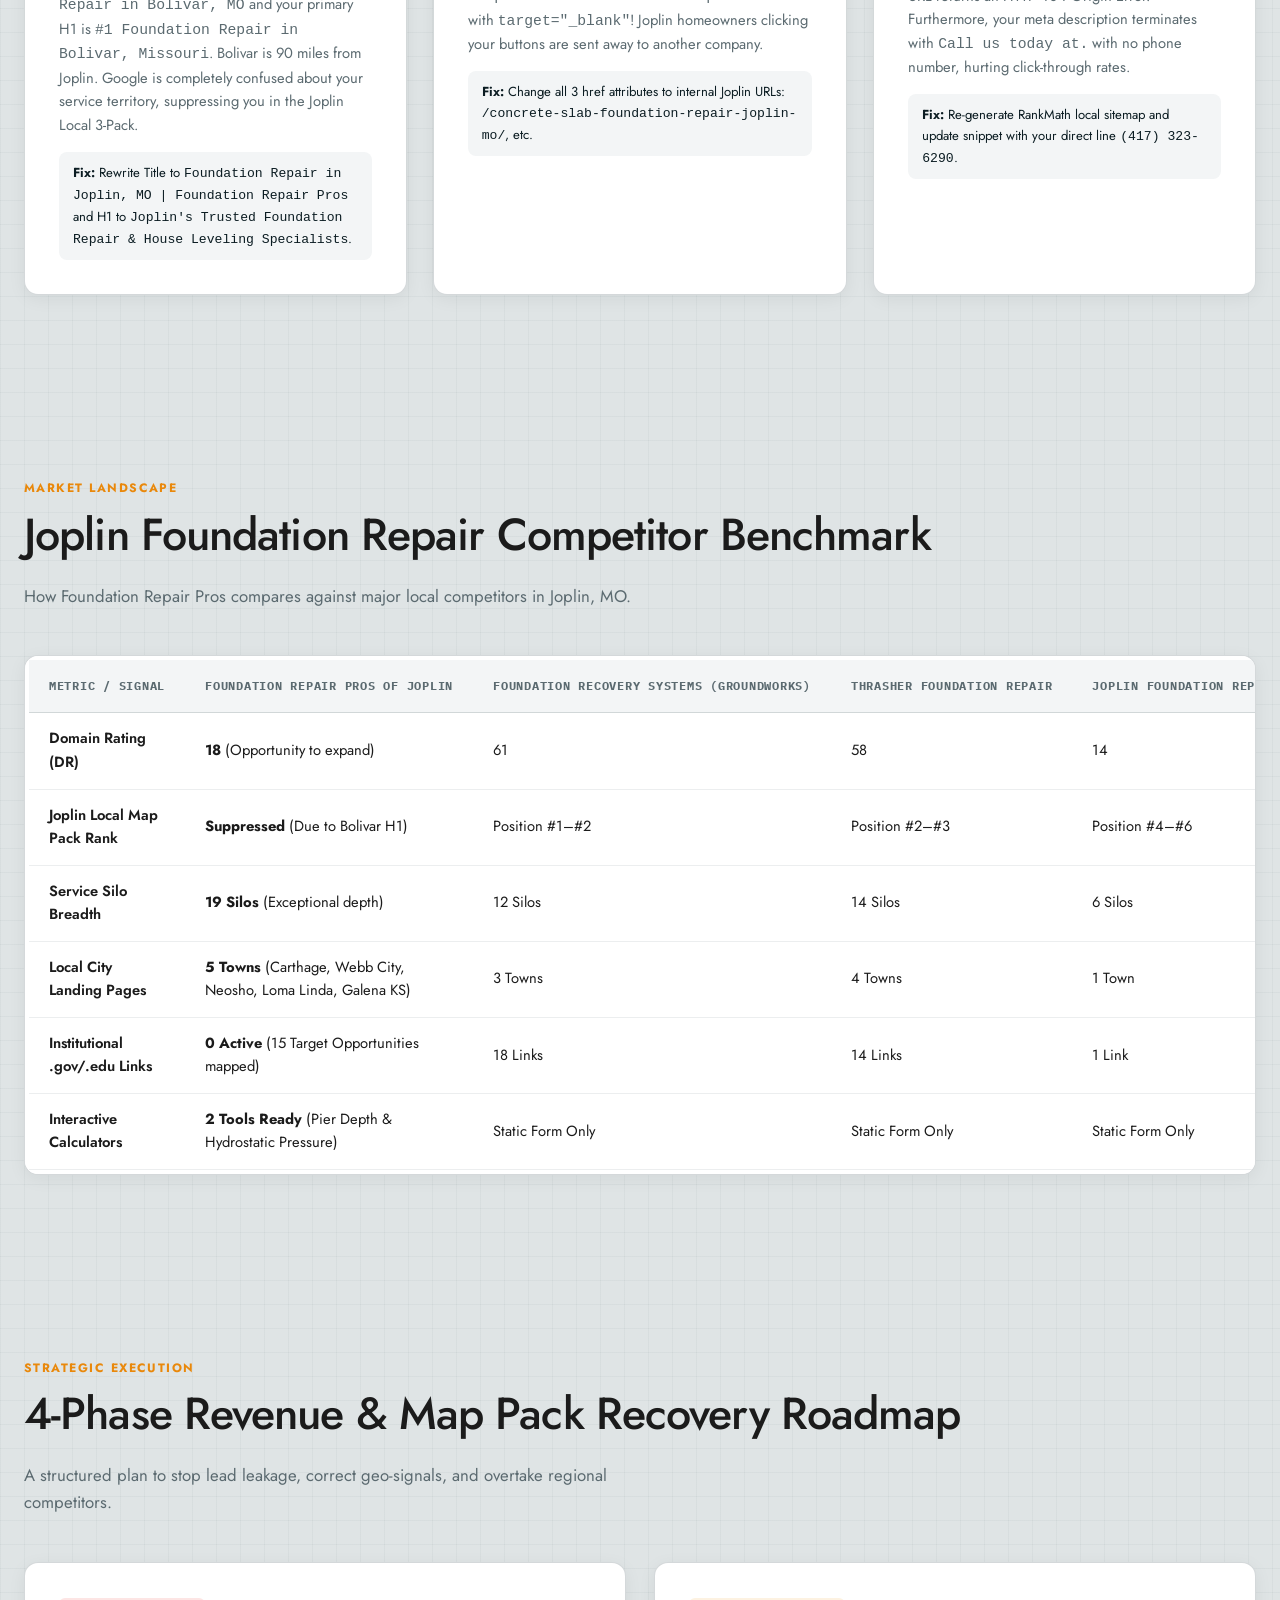
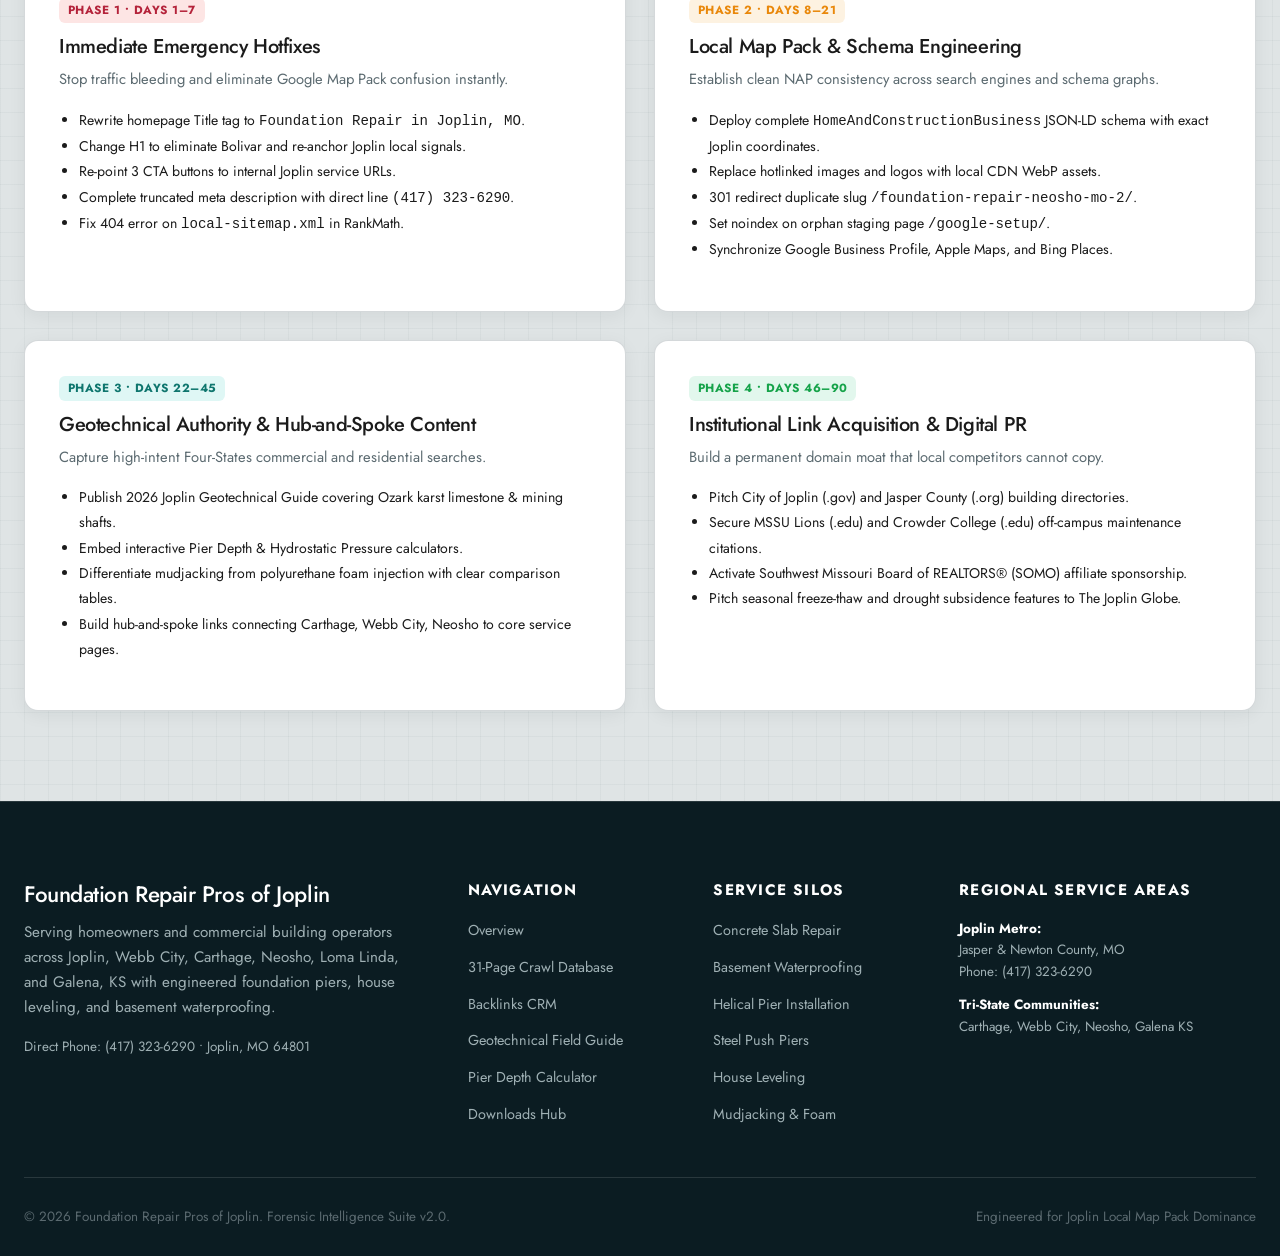
==== commit 363c781c: "feat: switch entire portal suite to SOP Machine Blueprint with high-contrast data tables and Jost fo" ====
--- a/index.html
+++ b/index.html
@@ -6,8 +6,7 @@
   <title>Foundation Repair Pros of Joplin | Forensic SEO Audit & Local Authority Suite</title>
   <meta name="description" content="Forensic SEO audit and geotechnical growth strategy for Foundation Repair Pros of Joplin. 31-page crawl, local Map Pack remediation, and white-hat link architecture.">
   <link rel="preconnect" href="https://fonts.googleapis.com">
-  <link rel="preconnect" href="https://fonts.gstatic.com" crossorigin>
-  <link rel="stylesheet" href="https://fonts.googleapis.com/css2?family=Plus+Jakarta+Sans:wght@400;500;600;700;800&family=Inter:wght@400;500;600;700;800&family=JetBrains+Mono:wght@400;500;700&display=swap">
+  <link rel="stylesheet" href="https://fonts.googleapis.com/css2?family=IBM+Plex+Mono:wght@400;500;600&family=Jost:wght@400;500;600;700;800;900&display=swap">
   <link rel="stylesheet" href="css/main.css">
   <link rel="icon" type="image/png" href="https://foundationrepairprosofjoplin.com/wp-content/uploads/2022/09/Foundation-Repair-Pros-of-Joplin-Logo-1-150x143.png">
 </head>
@@ -226,7 +225,7 @@
   </section>
 
   <!-- Competitor Benchmark Section -->
-  <section class="section section-dark">
+  <section class="section">
     <div class="wrap">
       <div class="section-header">
         <span class="section-tag" style="color:var(--gold);">Market Landscape</span>
@@ -234,56 +233,56 @@
         <p class="section-desc">How Foundation Repair Pros compares against major local competitors in Joplin, MO.</p>
       </div>
 
-      <div style="overflow-x:auto;">
-        <table style="width:100%; border-collapse:collapse; background:rgba(255,255,255,0.03); border-radius:12px; overflow:hidden; font-size:0.92rem;">
+      <div class="table-responsive" style="overflow-x:auto; background:#ffffff; border:1px solid rgba(19,43,52,0.18); border-radius:14px; box-shadow:var(--shadow-card); padding:4px;">
+        <table class="data-table" style="width:100%; border-collapse:collapse; font-size:0.92rem;">
           <thead>
-            <tr style="border-bottom:1px solid var(--line); text-align:left; color:var(--gold);">
+            <tr>
               <th style="padding:16px 20px;">Metric / Signal</th>
-              <th style="padding:16px 20px; color:#ffffff; background:rgba(201,163,91,0.15);">Foundation Repair Pros of Joplin</th>
+              <th style="padding:16px 20px; color:#0b1c22; background:rgba(233,136,11,0.14);">Foundation Repair Pros of Joplin</th>
               <th style="padding:16px 20px;">Foundation Recovery Systems (Groundworks)</th>
               <th style="padding:16px 20px;">Thrasher Foundation Repair</th>
               <th style="padding:16px 20px;">Joplin Foundation Repair</th>
             </tr>
           </thead>
           <tbody>
-            <tr style="border-bottom:1px solid var(--line);">
+            <tr>
               <td style="padding:14px 20px; font-weight:600;">Domain Rating (DR)</td>
-              <td style="padding:14px 20px; color:var(--amber); background:rgba(201,163,91,0.05);"><strong>18</strong> (Opportunity to expand)</td>
+              <td style="padding:14px 20px; color:var(--amber); background:rgba(233,136,11,0.05);"><strong>18</strong> (Opportunity to expand)</td>
               <td style="padding:14px 20px;">61</td>
               <td style="padding:14px 20px;">58</td>
               <td style="padding:14px 20px;">14</td>
             </tr>
-            <tr style="border-bottom:1px solid var(--line);">
+            <tr>
               <td style="padding:14px 20px; font-weight:600;">Joplin Local Map Pack Rank</td>
-              <td style="padding:14px 20px; color:var(--red); background:rgba(201,163,91,0.05);"><strong>Suppressed</strong> (Due to Bolivar H1)</td>
+              <td style="padding:14px 20px; color:var(--red); background:rgba(233,136,11,0.05);"><strong>Suppressed</strong> (Due to Bolivar H1)</td>
               <td style="padding:14px 20px;">Position #1–#2</td>
               <td style="padding:14px 20px;">Position #2–#3</td>
               <td style="padding:14px 20px;">Position #4–#6</td>
             </tr>
-            <tr style="border-bottom:1px solid var(--line);">
+            <tr>
               <td style="padding:14px 20px; font-weight:600;">Service Silo Breadth</td>
-              <td style="padding:14px 20px; color:var(--green); background:rgba(201,163,91,0.05);"><strong>19 Silos</strong> (Exceptional depth)</td>
+              <td style="padding:14px 20px; color:var(--green); background:rgba(233,136,11,0.05);"><strong>19 Silos</strong> (Exceptional depth)</td>
               <td style="padding:14px 20px;">12 Silos</td>
               <td style="padding:14px 20px;">14 Silos</td>
               <td style="padding:14px 20px;">6 Silos</td>
             </tr>
-            <tr style="border-bottom:1px solid var(--line);">
+            <tr>
               <td style="padding:14px 20px; font-weight:600;">Local City Landing Pages</td>
-              <td style="padding:14px 20px; color:var(--green); background:rgba(201,163,91,0.05);"><strong>5 Towns</strong> (Carthage, Webb City, Neosho, Loma Linda, Galena KS)</td>
+              <td style="padding:14px 20px; color:var(--green); background:rgba(233,136,11,0.05);"><strong>5 Towns</strong> (Carthage, Webb City, Neosho, Loma Linda, Galena KS)</td>
               <td style="padding:14px 20px;">3 Towns</td>
               <td style="padding:14px 20px;">4 Towns</td>
               <td style="padding:14px 20px;">1 Town</td>
             </tr>
-            <tr style="border-bottom:1px solid var(--line);">
+            <tr>
               <td style="padding:14px 20px; font-weight:600;">Institutional .gov/.edu Links</td>
-              <td style="padding:14px 20px; color:var(--red); background:rgba(201,163,91,0.05);"><strong>0 Active</strong> (15 Target Opportunities mapped)</td>
+              <td style="padding:14px 20px; color:var(--red); background:rgba(233,136,11,0.05);"><strong>0 Active</strong> (15 Target Opportunities mapped)</td>
               <td style="padding:14px 20px;">18 Links</td>
               <td style="padding:14px 20px;">14 Links</td>
               <td style="padding:14px 20px;">1 Link</td>
             </tr>
             <tr>
               <td style="padding:14px 20px; font-weight:600;">Interactive Calculators</td>
-              <td style="padding:14px 20px; color:var(--green); background:rgba(201,163,91,0.05);"><strong>2 Tools Ready</strong> (Pier Depth & Hydrostatic Pressure)</td>
+              <td style="padding:14px 20px; color:var(--green); background:rgba(233,136,11,0.05);"><strong>2 Tools Ready</strong> (Pier Depth & Hydrostatic Pressure)</td>
               <td style="padding:14px 20px;">Static Form Only</td>
               <td style="padding:14px 20px;">Static Form Only</td>
               <td style="padding:14px 20px;">Static Form Only</td>
--- a/css/main.css
+++ b/css/main.css
@@ -1,50 +1,51 @@
 /* ==========================================================================
    Foundation Repair Pros of Joplin — Engineering & Property Intelligence Suite
-   Casual Modern Tech Theme (Approachable Neo-Tech & Friendly Modern SaaS)
+   SOP Machine Blueprint Design System (Industrial Blueprint & High-Precision Forensic)
    ========================================================================== */
 
 :root {
-  /* Casual Modern Tech Theme Palette */
-  --ink: #134e4a;               /* Deep Forest Ink */
-  --ink-2: #0f3d3a;             /* Deep Teal Slate */
-  --ink-3: #1a4945;             /* Elevated Teal Surface */
-  --paper: #f7f9f9;             /* Soft Mint-Gray Canvas */
-  --paper-2: #edf2f2;           /* Soft Surface Alt */
-  --paper-card: #ffffff;        /* Crisp White Card */
-  --text: #283e3c;              /* Deep Forest Teal Text */
-  --muted: #627b79;             /* Approachable Slate-Teal Muted */
-  --muted-light: #94a9a7;       /* Subtle Text on Ink */
+  /* SOP Machine Blueprint Design System */
+  --navy-deep: #0b1c22;
+  --ink: #0b1c22;               /* Deep Petroleum Navy */
+  --ink-2: #081a21;             /* Terminal Black/Navy */
+  --ink-3: #10262d;             /* Petroleum Surface */
+  --paper: #dfe4e5;             /* Blueprint Light Grid Canvas */
+  --paper-2: #f3f5f6;           /* Crisp Panel Background */
+  --paper-card: #ffffff;        /* Pure White High-Contrast Card */
+  --text: #1b1b1b;              /* Stark Pitch Charcoal Ink (100% Legibility) */
+  --muted: #5b6a70;             /* Cool Technical Graphite */
+  --muted-light: #9fb0b4;       /* Text on Deep Petroleum */
   
-  /* Brand Casual Neo-Tech Accents */
-  --gold: #0d9488;              /* Friendly Emerald Teal (Primary Accent) */
-  --gold-2: #14b8a6;            /* Vibrant Light Teal Highlight */
-  --bmg-blue: #0284c7;          /* Sky Blue Accent */
-  --bmg-navy: #134e4a;          /* Forest Ink */
-  --teal: #0d9488;              /* Signal Emerald Teal */
-  --green: #10b981;             /* Success Mint Green */
-  --amber: #f97316;             /* Warm Tangerine Coral (Alert/Warning) */
-  --red: #ef4444;               /* Critical Coral Red */
+  /* High-Visibility Signal Accents */
+  --gold: #e9880b;              /* Safety Hazard Amber (Primary Accent) */
+  --gold-2: #f59e0b;            /* Bright Amber Shimmer */
+  --bmg-blue: #2f67f6;          /* Engineering Cobalt */
+  --bmg-navy: #0b1c22;          /* Petroleum Deep */
+  --teal: #0f766e;              /* Signal KV Teal */
+  --green: #16a34a;             /* Success Green */
+  --amber: #e9880b;             /* Safety Amber */
+  --red: #b4233a;               /* Alert Red */
   
-  /* Structural Hairlines & Insets */
+  /* Structural Hairlines */
   --line: rgba(255, 255, 255, 0.12);
   --line-strong: rgba(255, 255, 255, 0.22);
-  --line-dark: #d5e0df;         /* Soft Mint-Gray Border */
-  --line-dark-hover: #bccac9;   /* Hover Border */
+  --line-dark: rgba(19, 43, 52, 0.18);
+  --line-dark-hover: rgba(19, 43, 52, 0.35);
   
-  /* Soft Modern Radii & Elevation */
-  --radius-sm: 8px;
-  --radius: 16px;
-  --radius-lg: 24px;
+  /* Precision Radii & Elevation */
+  --radius-sm: 6px;
+  --radius: 14px;
+  --radius-lg: 18px;
   --radius-pill: 9999px;
-  --shadow: 0 25px 60px -20px rgba(13, 148, 136, 0.16);
-  --shadow-card: 0 10px 25px -5px rgba(13, 148, 136, 0.07), 0 4px 10px -2px rgba(0, 0, 0, 0.03);
-  --shadow-hover: 0 20px 40px -15px rgba(13, 148, 136, 0.18);
+  --shadow: 0 20px 55px rgba(12, 30, 36, 0.16);
+  --shadow-card: 0 4px 18px rgba(12, 30, 36, 0.06);
+  --shadow-hover: 0 12px 30px rgba(12, 30, 36, 0.14);
   
-  /* Typography: Friendly, geometric, highly legible Plus Jakarta Sans */
-  --serif: "Plus Jakarta Sans", -apple-system, BlinkMacSystemFont, "Segoe UI", Roboto, sans-serif;
-  --sans: "Plus Jakarta Sans", -apple-system, BlinkMacSystemFont, "Segoe UI", Roboto, sans-serif;
-  --mono: "JetBrains Mono", ui-monospace, SFMono-Regular, Menlo, monospace;
-  --max: 1200px;
+  /* Typography: Jost (Architectural Geometric) & IBM Plex Mono */
+  --serif: "Jost", -apple-system, BlinkMacSystemFont, "Segoe UI", Roboto, sans-serif;
+  --sans: "Jost", -apple-system, BlinkMacSystemFont, "Segoe UI", Roboto, sans-serif;
+  --mono: "IBM Plex Mono", ui-monospace, SFMono-Regular, Menlo, monospace;
+  --max: 1280px;
 }
 
 *, *::before, *::after {
@@ -61,10 +62,14 @@
   margin: 0;
   padding: 0;
   font-family: var(--sans);
-  font-size: 17px;
-  line-height: 1.65;
+  font-size: 15.5px;
+  line-height: 1.6;
   color: var(--text);
-  background: var(--paper);
+  background-color: #dfe4e5;
+  background-image:
+    linear-gradient(rgba(19, 43, 52, 0.035) 1px, transparent 1px),
+    linear-gradient(90deg, rgba(19, 43, 52, 0.035) 1px, transparent 1px);
+  background-size: 24px 24px;
   -webkit-font-smoothing: antialiased;
   -moz-osx-font-smoothing: grayscale;
 }
@@ -108,14 +113,15 @@
    TOP ANNOUNCEMENT BAR
    ========================================================================== */
 .top-strip {
-  background: var(--ink-2);
-  color: var(--muted-light);
-  font-size: 0.8125rem;
+  background: #081a21;
+  color: #9fb0b4;
+  font-family: var(--mono);
+  font-size: 0.8rem;
   min-height: 40px;
   padding: 0 24px;
   display: flex;
   align-items: center;
-  border-bottom: 1px solid var(--line);
+  border-bottom: 1px solid rgba(255, 255, 255, 0.08);
 }
 .top-strip-inner {
   width: 100%;
@@ -136,9 +142,10 @@
   display: inline-flex;
   align-items: center;
   justify-content: center;
-  background: rgba(13, 148, 136, 0.2);
-  color: var(--gold-2);
-  border: 1px solid rgba(20, 184, 166, 0.35);
+  background: rgba(233, 136, 11, 0.18);
+  color: var(--gold);
+  border: 1px solid rgba(233, 136, 11, 0.4);
+  font-family: var(--mono);
   font-size: 0.68rem;
   font-weight: 700;
   height: 22px;
@@ -160,28 +167,28 @@
   align-items: center;
   gap: 5px;
   color: #cbd5e1;
-  font-size: 0.8125rem;
+  font-size: 0.8rem;
   font-weight: 500;
   line-height: 1;
   white-space: nowrap;
   transition: color 0.2s ease;
 }
 .top-strip-right a:hover {
-  color: var(--gold-2);
+  color: var(--gold);
 }
 
 /* ==========================================================================
    SITE HEADER & NAVIGATION
    ========================================================================== */
 .site-header {
-  background: rgba(15, 61, 58, 0.96);
+  background: rgba(11, 28, 34, 0.98);
   backdrop-filter: blur(14px);
   -webkit-backdrop-filter: blur(14px);
-  border-bottom: 1px solid var(--line);
+  border-bottom: 1px solid rgba(255, 255, 255, 0.08);
   position: sticky;
   top: 0;
   z-index: 1000;
-  box-shadow: 0 4px 20px rgba(15, 61, 58, 0.25);
+  box-shadow: 0 4px 24px rgba(11, 28, 34, 0.4);
 }
 .nav {
   display: flex;
@@ -276,10 +283,9 @@
   background: rgba(255, 255, 255, 0.08);
 }
 .nav-links a.active:not(.btn) {
-  color: var(--gold-2) !important;
-  background: rgba(13, 148, 136, 0.18) !important;
-  border: 1px solid rgba(20, 184, 166, 0.35) !important;
-  color: #ffffff !important;
+  color: var(--gold) !important;
+  background: rgba(233, 136, 11, 0.15) !important;
+  border: 1px solid rgba(233, 136, 11, 0.4) !important;
   font-weight: 600;
 }
 
@@ -287,29 +293,30 @@
 .nav-links .btn-gold,
 .nav-links a.btn-gold,
 .nav-links a.btn {
-  background: linear-gradient(135deg, var(--gold-2) 0%, var(--gold) 100%) !important;
-  color: #ffffff !important;
-  font-weight: 700 !important;
+  background: var(--gold) !important;
+  color: #0b1c22 !important;
+  font-weight: 800 !important;
   font-size: 0.86rem !important;
   height: 38px !important;
   padding: 0 18px !important;
   border-radius: 999px !important;
-  border: 1px solid rgba(255, 255, 255, 0.25) !important;
-  box-shadow: 0 4px 16px -2px rgba(13, 148, 136, 0.55) !important;
+  border: 1px solid rgba(255, 255, 255, 0.3) !important;
+  box-shadow: 0 4px 16px -2px rgba(233, 136, 11, 0.45) !important;
   margin-left: 8px;
   white-space: nowrap !important;
   line-height: 1 !important;
   display: inline-flex !important;
   align-items: center !important;
   justify-content: center !important;
+  text-decoration: none;
 }
 .nav-links .btn-gold:hover,
 .nav-links a.btn-gold:hover,
 .nav-links a.btn:hover {
-  background: linear-gradient(135deg, #2dd4bf 0%, #0f766e 100%) !important;
-  color: #ffffff !important;
+  background: #f59e0b !important;
+  color: #0b1c22 !important;
   transform: translateY(-1px);
-  box-shadow: 0 6px 20px -2px rgba(13, 148, 136, 0.75) !important;
+  box-shadow: 0 6px 20px -2px rgba(233, 136, 11, 0.65) !important;
 }
 
 /* Luxury Buttons */
@@ -333,16 +340,16 @@
   transform: translateY(-2px);
 }
 .btn-gold {
-  background: linear-gradient(135deg, var(--gold-2) 0%, var(--gold) 100%);
-  color: #ffffff !important;
-  box-shadow: 0 10px 24px -8px rgba(13, 148, 136, 0.55);
+  background: var(--gold);
+  color: #0b1c22 !important;
+  box-shadow: 0 6px 20px -4px rgba(233, 136, 11, 0.45);
   border-color: rgba(255,255,255,0.25);
-  font-weight: 700;
+  font-weight: 800;
 }
 .btn-gold:hover {
-  background: linear-gradient(135deg, #2dd4bf 0%, #0f766e 100%);
-  color: #ffffff !important;
-  box-shadow: 0 14px 28px -6px rgba(13, 148, 136, 0.75);
+  background: #f59e0b;
+  color: #0b1c22 !important;
+  box-shadow: 0 10px 24px -4px rgba(233, 136, 11, 0.65);
 }
 .btn-ghost {
   border-color: rgba(255, 255, 255, 0.25);
@@ -369,7 +376,7 @@
   background: transparent;
 }
 .btn-outline-gold:hover {
-  background: rgba(201, 163, 91, 0.12);
+  background: rgba(233, 136, 11, 0.15);
   color: var(--gold-2);
 }
 .btn-sm {
@@ -394,15 +401,13 @@
 }
 
 /* ==========================================================================
-   HERO SECTION (CASUAL MODERN TECH WITH LIVE REPORT GAUGE)
+   HERO SECTION (SOP MACHINE BLUEPRINT PALETTE)
    ========================================================================== */
 .hero {
-  background: radial-gradient(circle at 85% 20%, rgba(13, 148, 136, 0.22) 0%, transparent 60%),
-              radial-gradient(circle at 15% 90%, rgba(249, 115, 22, 0.12) 0%, transparent 50%),
-              var(--ink);
+  background: #081a21;
   color: #ffffff;
   padding: 80px 0 90px;
-  border-bottom: 1px solid var(--line);
+  border-bottom: 1px solid rgba(19, 43, 52, 0.25);
   position: relative;
   overflow: hidden;
 }
@@ -417,22 +422,23 @@
   align-items: center;
   gap: 8px;
   font-size: 0.78rem;
-  letter-spacing: 0.1em;
+  letter-spacing: 0.12em;
   text-transform: uppercase;
-  font-weight: 700;
-  color: #a7f3d0;
-  background: rgba(13, 148, 136, 0.15);
+  font-weight: 800;
+  color: var(--gold);
+  background: rgba(233, 136, 11, 0.12);
   padding: 6px 14px;
   border-radius: 999px;
-  border: 1px solid rgba(20, 184, 166, 0.35);
+  border: 1px solid rgba(233, 136, 11, 0.35);
+  font-family: var(--mono);
   margin-bottom: 22px;
 }
 .eyebrow .dot {
   width: 7px;
   height: 7px;
   border-radius: 50%;
-  background: #10b981;
-  box-shadow: 0 0 8px #10b981;
+  background: var(--gold);
+  box-shadow: 0 0 8px var(--gold);
 }
 .hero h1 {
   color: #ffffff;
@@ -441,7 +447,12 @@
 .hero h1 em {
   font-style: normal;
   font-weight: 700;
-  color: #2dd4bf;
+  color: var(--gold);
+}
+.hero .lead {
+  font-size: 1.15rem;
+  color: #c5d3d6;
+  line-height: 1.65;
 }
 .hero .lead {
   font-size: 1.15rem;
@@ -680,7 +691,7 @@
   color: #ffffff;
 }
 .card-dark:hover {
-  border-color: rgba(201, 163, 91, 0.35);
+  border-color: rgba(233, 136, 11, 0.4);
 }
 .card-dark h3, .card-dark h4 {
   color: #ffffff;
@@ -816,7 +827,7 @@
 .search-input:focus {
   outline: none;
   border-color: var(--gold);
-  box-shadow: 0 0 0 3px rgba(201, 163, 91, 0.15);
+  box-shadow: 0 0 0 3px rgba(233, 136, 11, 0.2);
 }
 .search-icon {
   position: absolute;
@@ -874,37 +885,53 @@
   overflow-x: auto;
   border: 1px solid var(--line-dark);
   border-radius: var(--radius);
-  background: #ffffff;
+  background: #ffffff !important;
   box-shadow: var(--shadow-card);
 }
-table.data-table {
+table, table.data-table {
   width: 100%;
   border-collapse: collapse;
   font-size: 0.9rem;
   text-align: left;
-}
-table.data-table th {
-  background: #fbf9f5;
-  color: var(--ink);
-  font-family: var(--sans);
+  background: #ffffff !important;
+  color: #1b1b1b !important;
+}
+table th, table.data-table th {
+  background: #f3f5f6 !important;
+  color: #5b6a70 !important;
+  font-family: var(--mono);
   font-weight: 700;
-  font-size: 0.82rem;
-  letter-spacing: 0.04em;
+  font-size: 0.78rem;
+  letter-spacing: 0.06em;
   text-transform: uppercase;
-  padding: 16px 18px;
-  border-bottom: 1px solid var(--line-dark);
+  padding: 14px 18px;
+  border-bottom: 1px solid rgba(19, 43, 52, 0.15) !important;
   white-space: nowrap;
 }
-table.data-table td {
+table td, table.data-table td {
   padding: 14px 18px;
-  border-bottom: 1px solid var(--line-dark);
+  border-bottom: 1px solid rgba(19, 43, 52, 0.08) !important;
   vertical-align: middle;
-}
-table.data-table tr:hover td {
-  background: #fbf9f5;
-}
-table.data-table tr:last-child td {
+  color: #1b1b1b !important;
+  background: #ffffff !important;
+}
+table tr:hover td, table.data-table tr:hover td {
+  background: #f8fafc !important;
+}
+table tr:last-child td, table.data-table tr:last-child td {
   border-bottom: none;
+}
+table td a {
+  color: #0b1c22 !important;
+  font-weight: 600;
+  text-decoration: none;
+}
+table td a:hover {
+  color: #2f67f6 !important;
+  text-decoration: underline;
+}
+table td strong {
+  color: #1b1b1b !important;
 }
 
 /* ==========================================================================
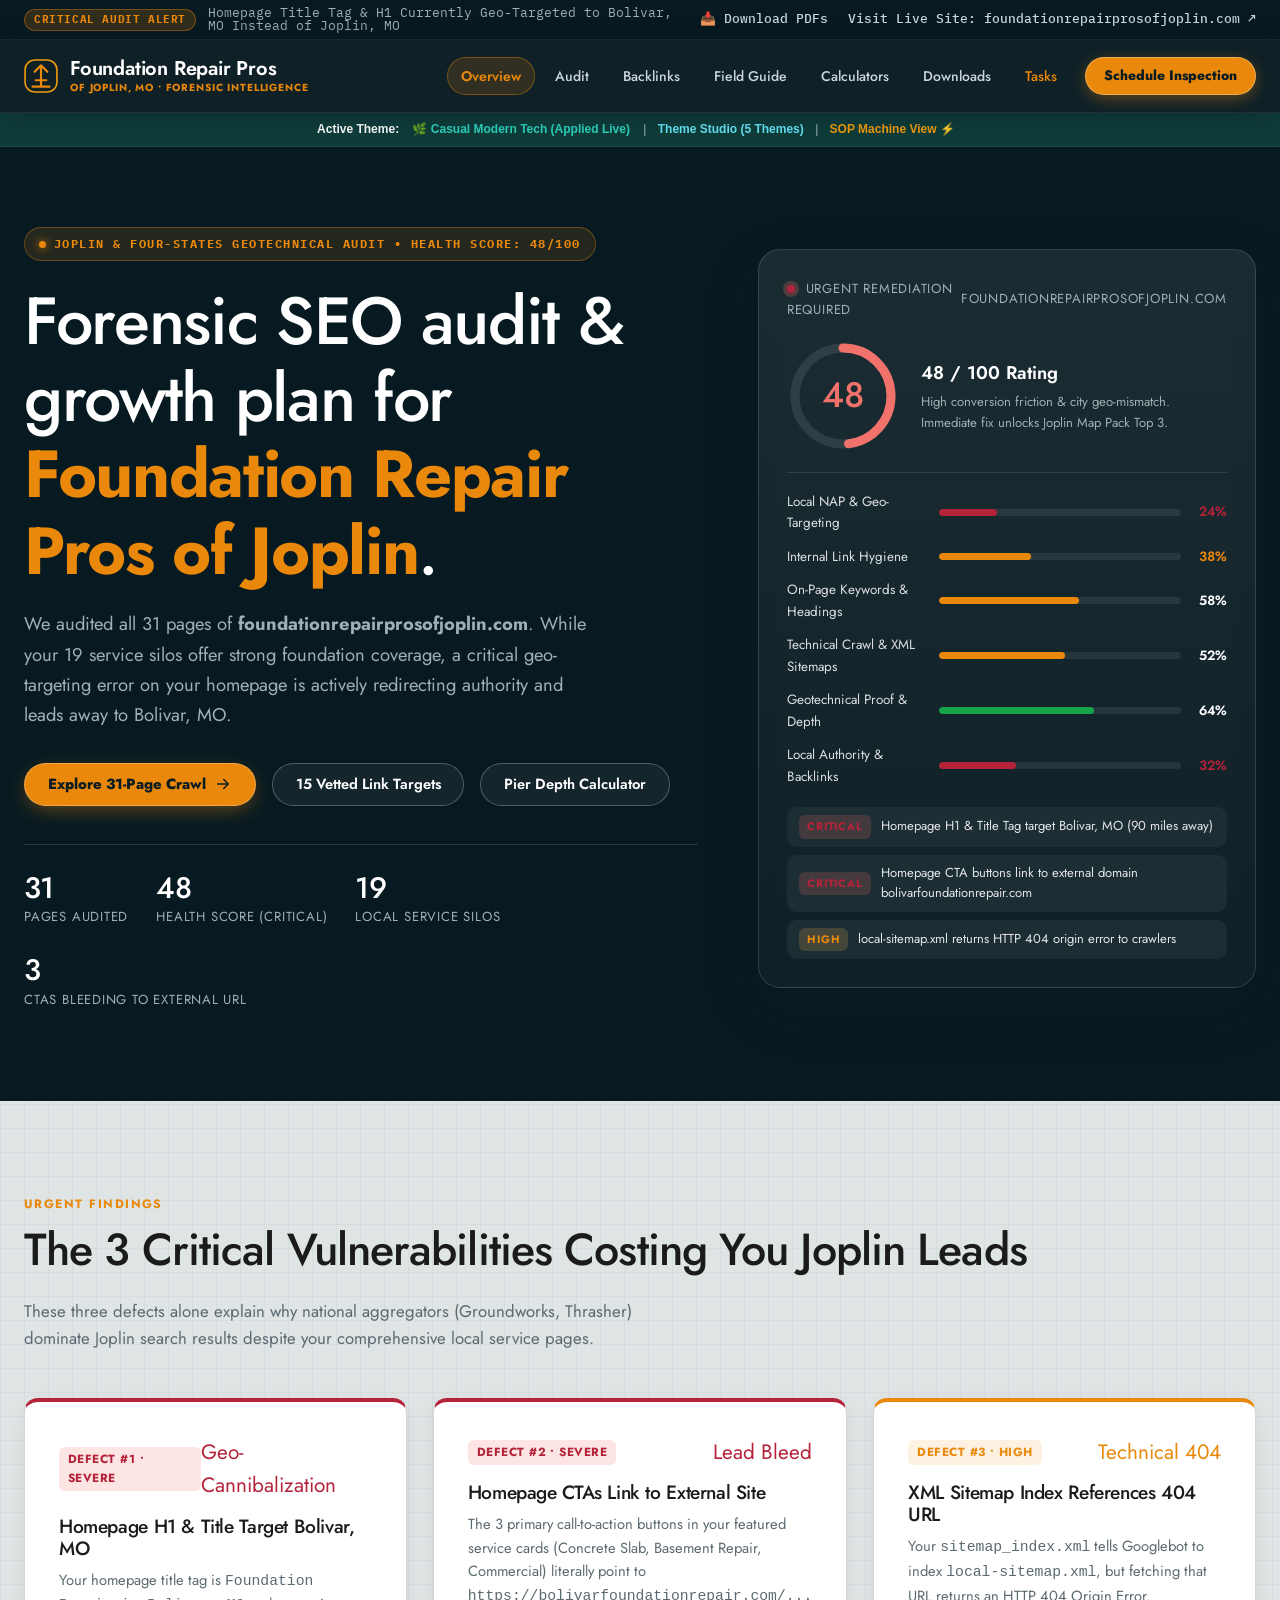
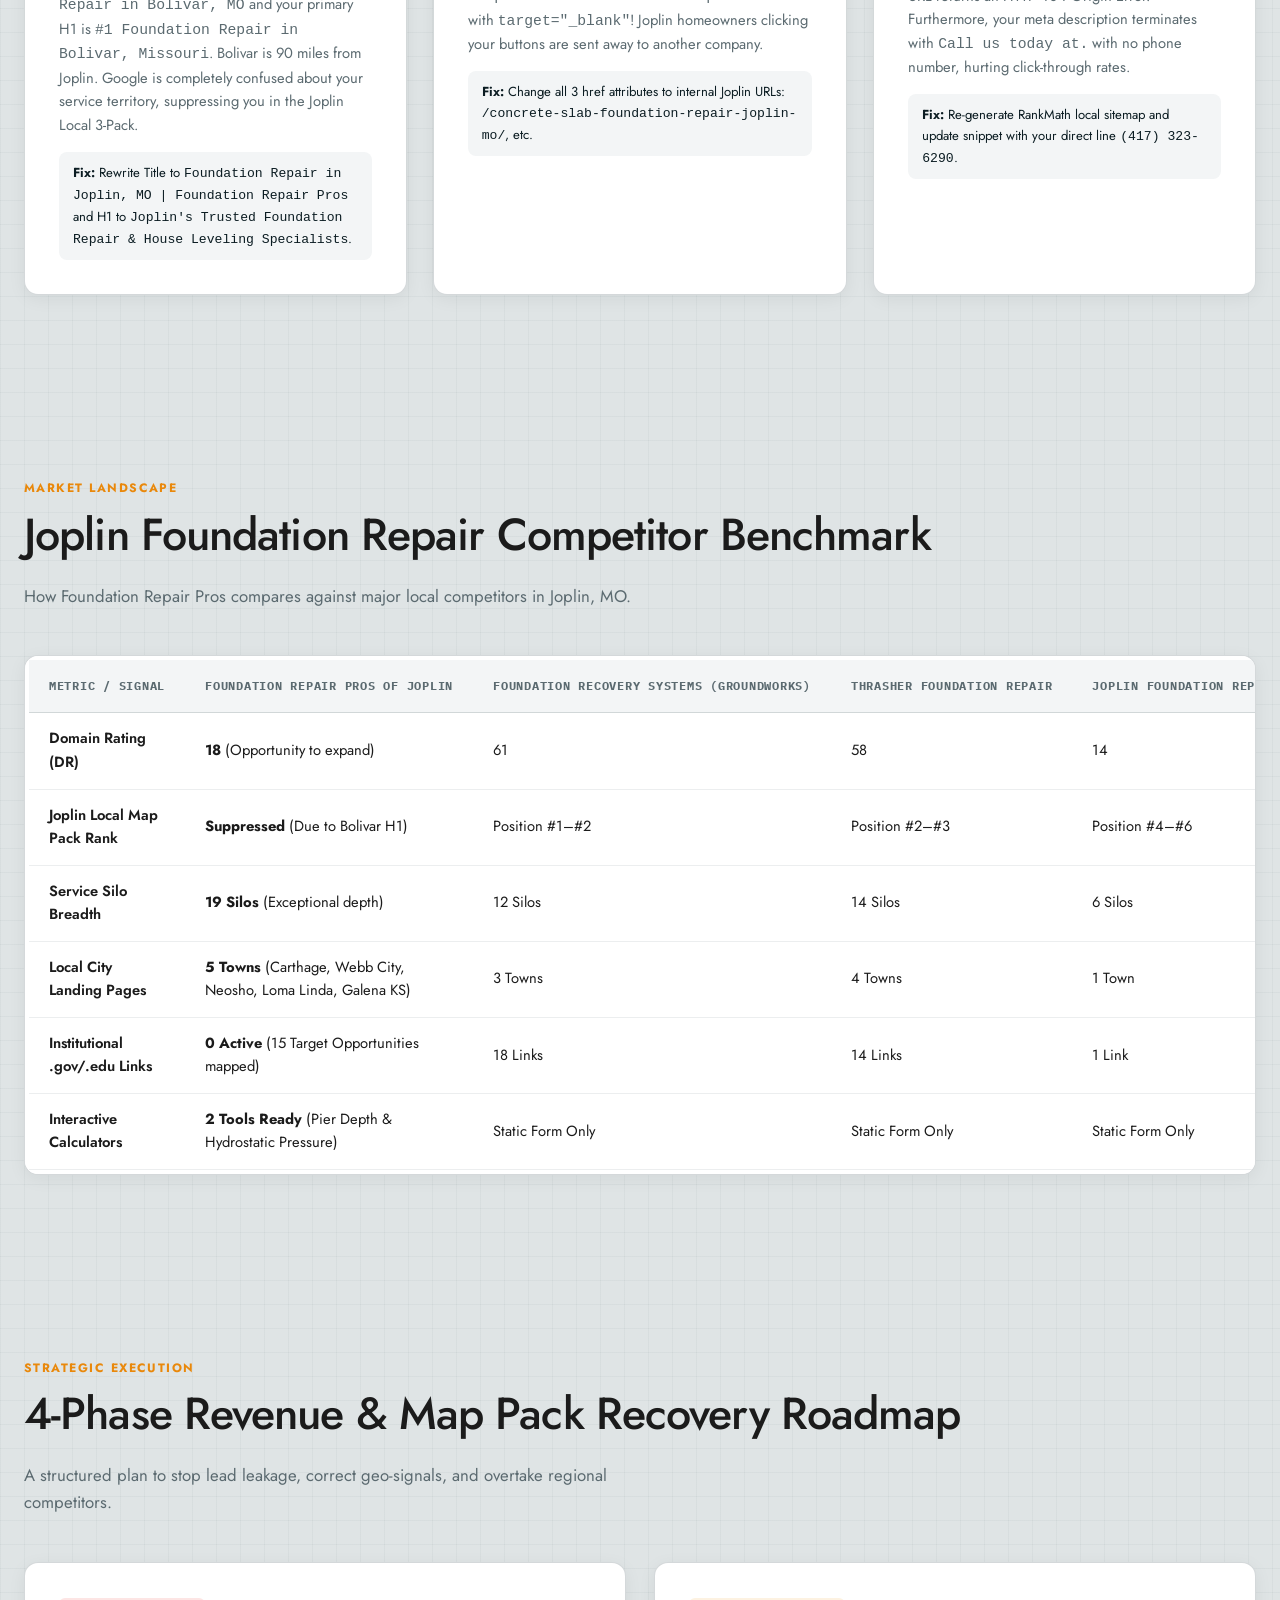
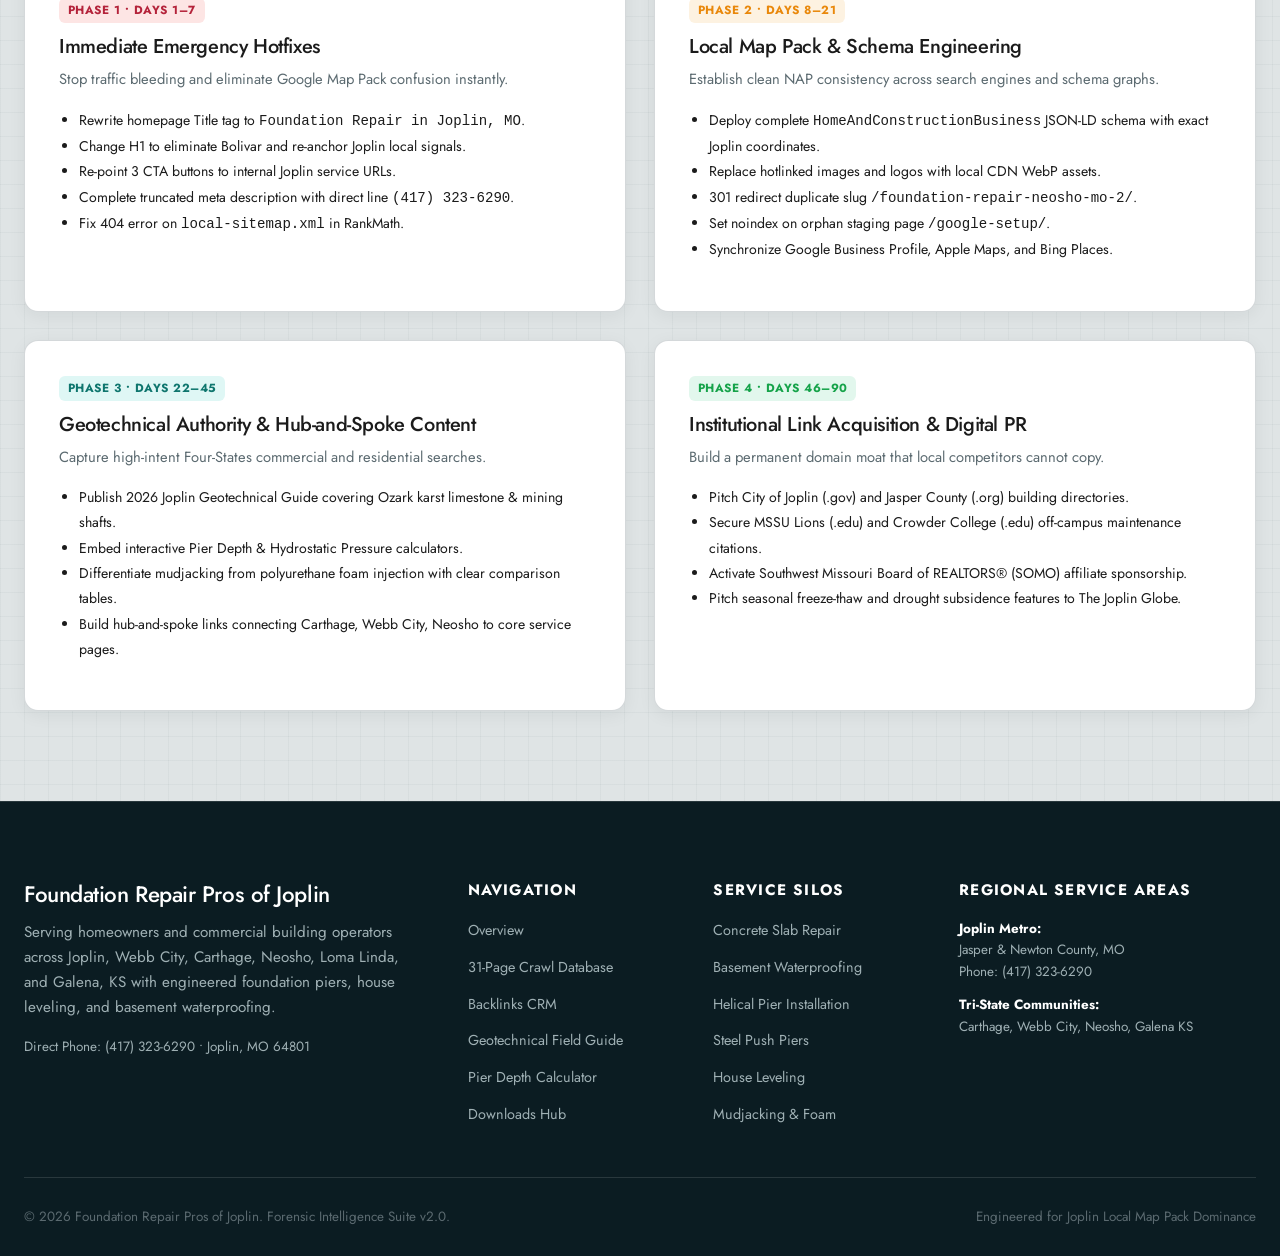
==== commit 67714cb5: "feat: add GoMega & ClickUp hybrid Admin Task Dashboard (tasks.html) with drag-and-drop Kanban, multi" ====
--- a/index.html
+++ b/index.html
@@ -51,6 +51,7 @@
         <li><a href="blog.html">Field Guide</a></li>
         <li><a href="calculators.html">Calculators</a></li>
         <li><a href="downloads.html">Downloads</a></li>
+        <li><a href="tasks.html" style="color:var(--gold);">Tasks</a></li>
         <li><a class="btn btn-gold btn-sm" href="#" data-open-lead-modal>Schedule Inspection</a></li>
       </ul>
     </div>
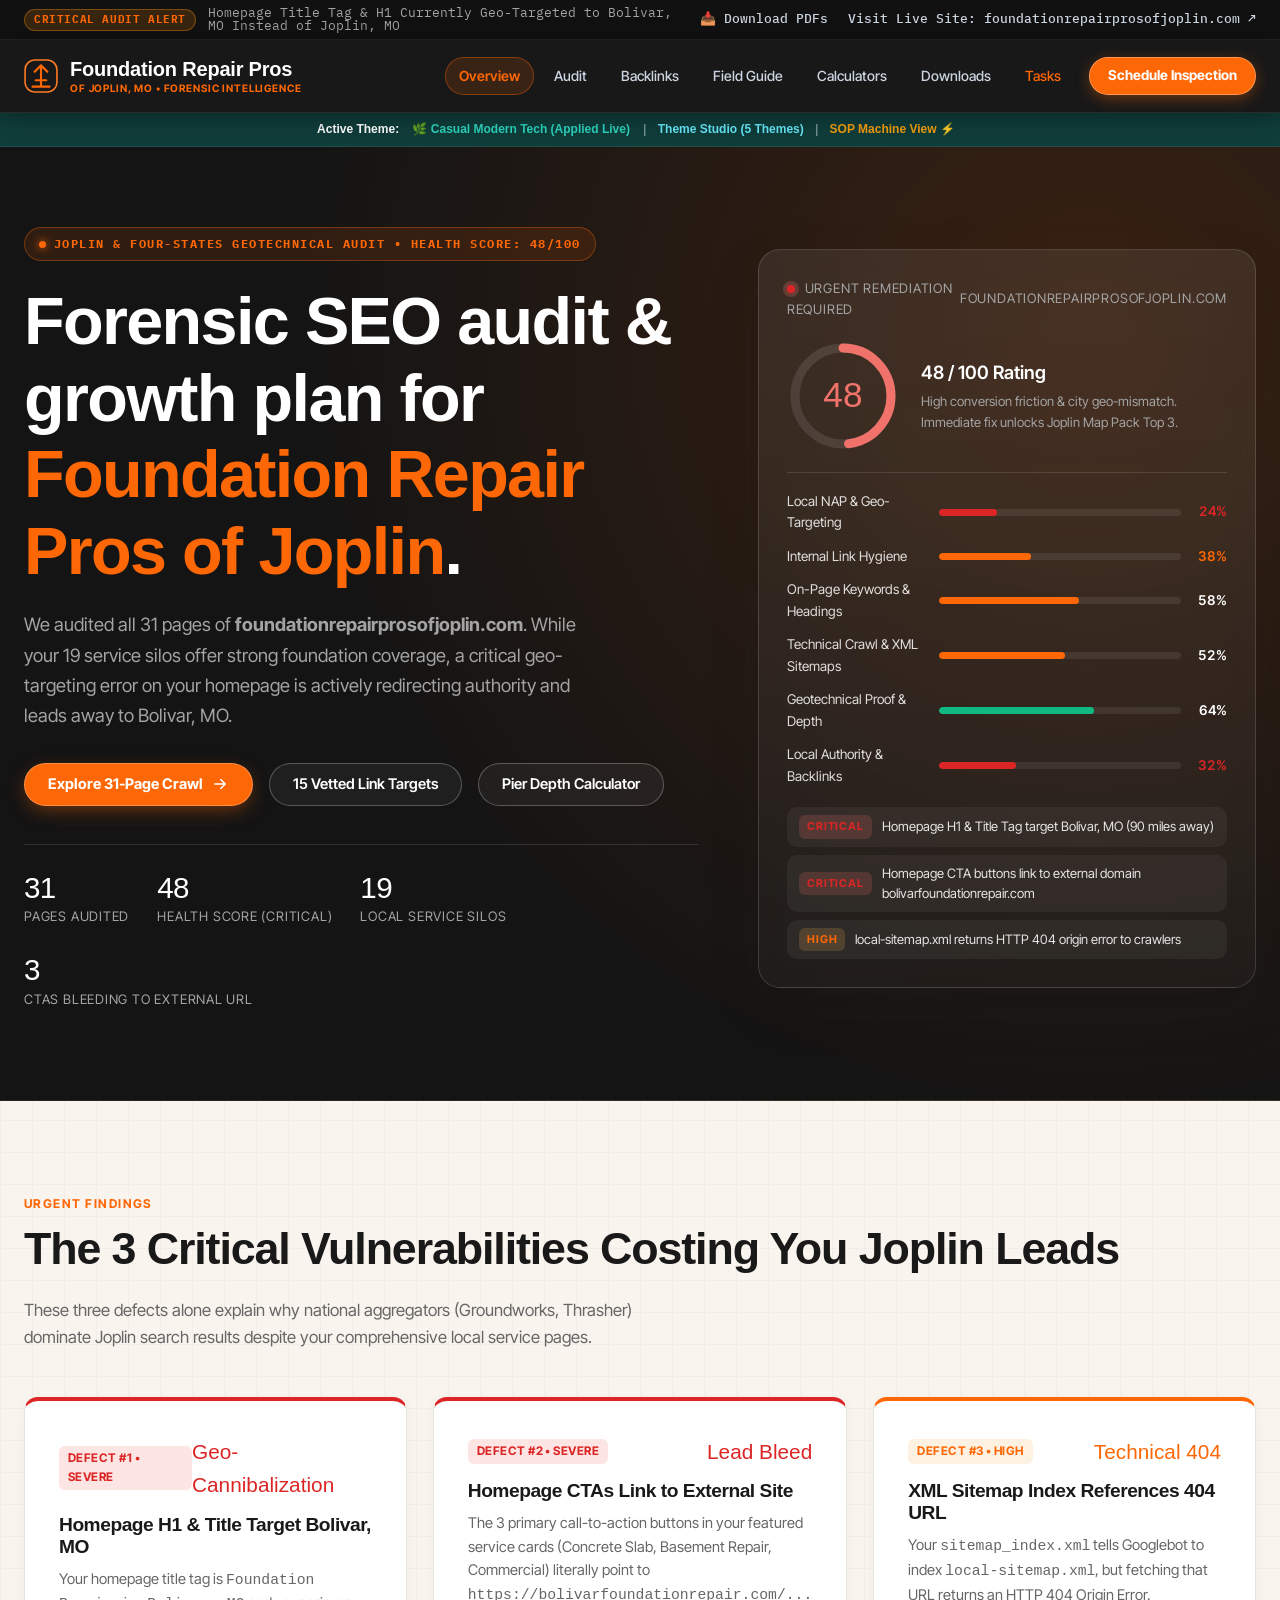
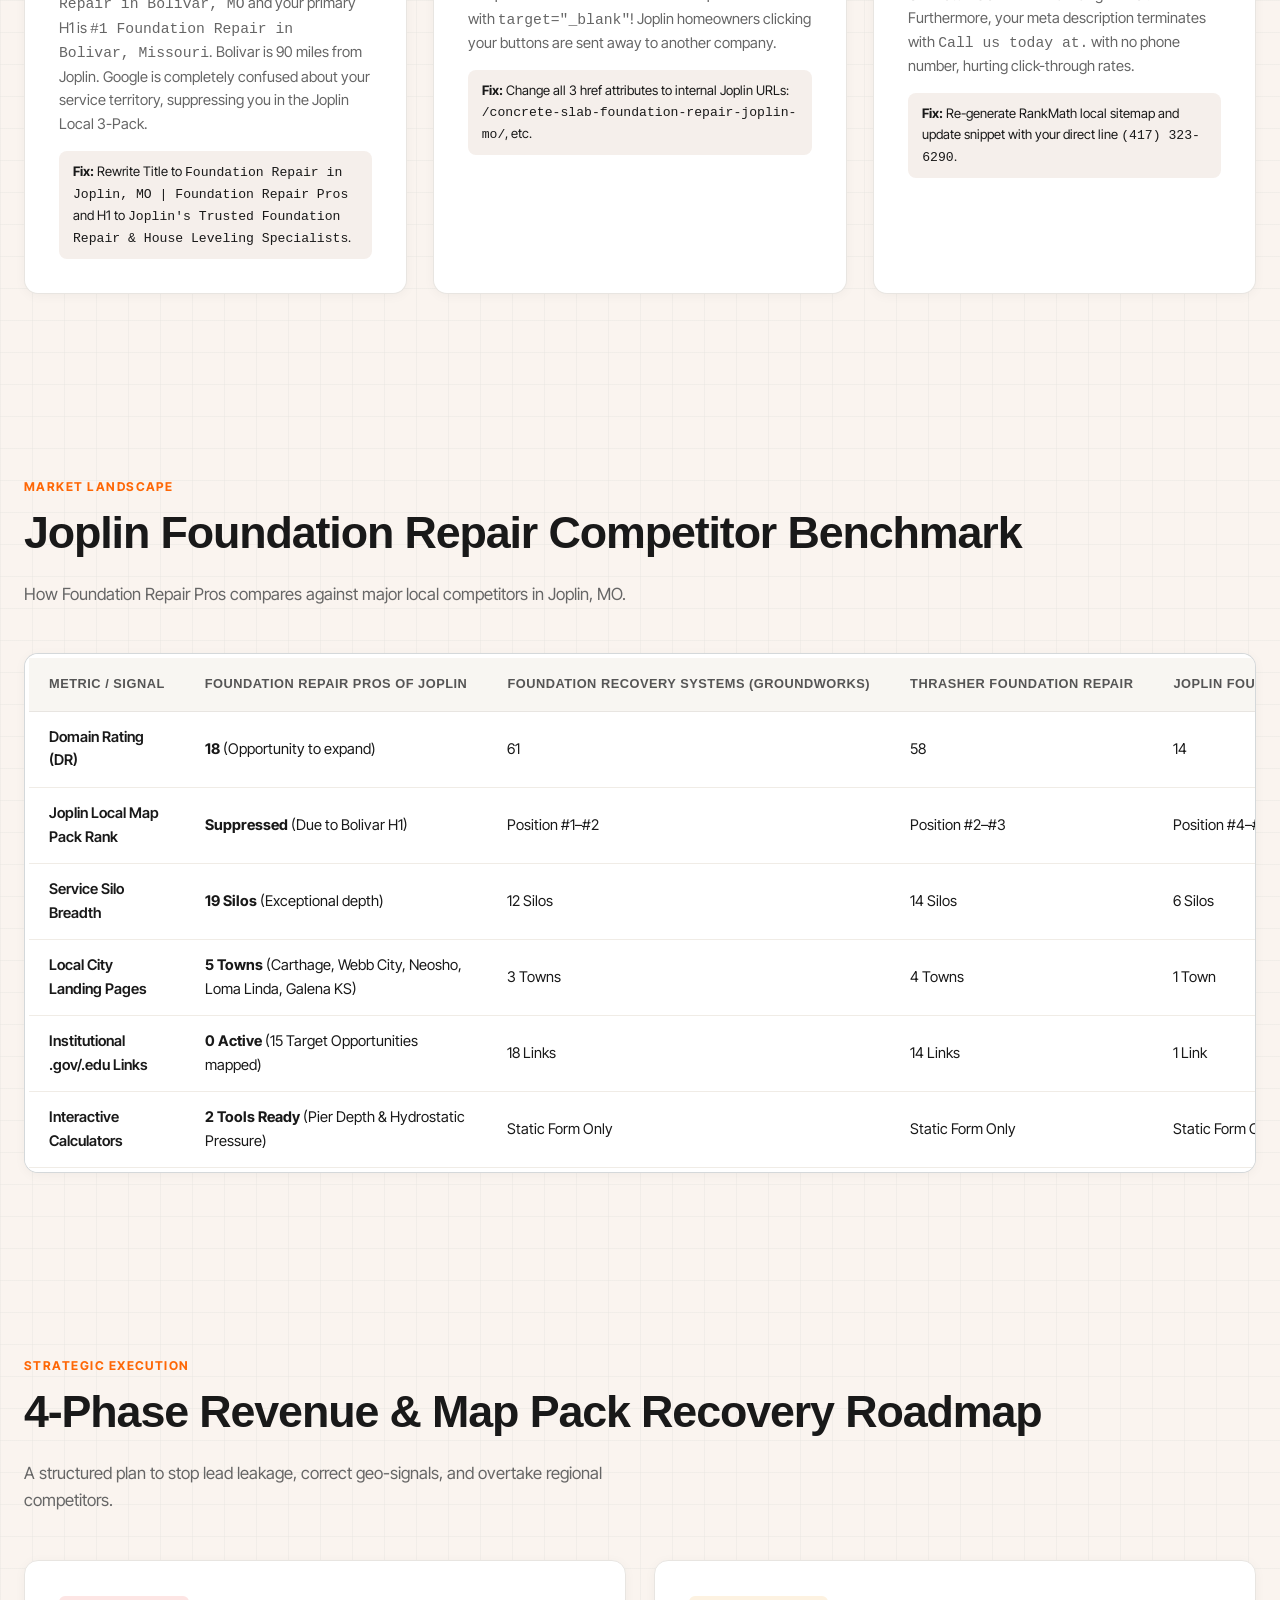
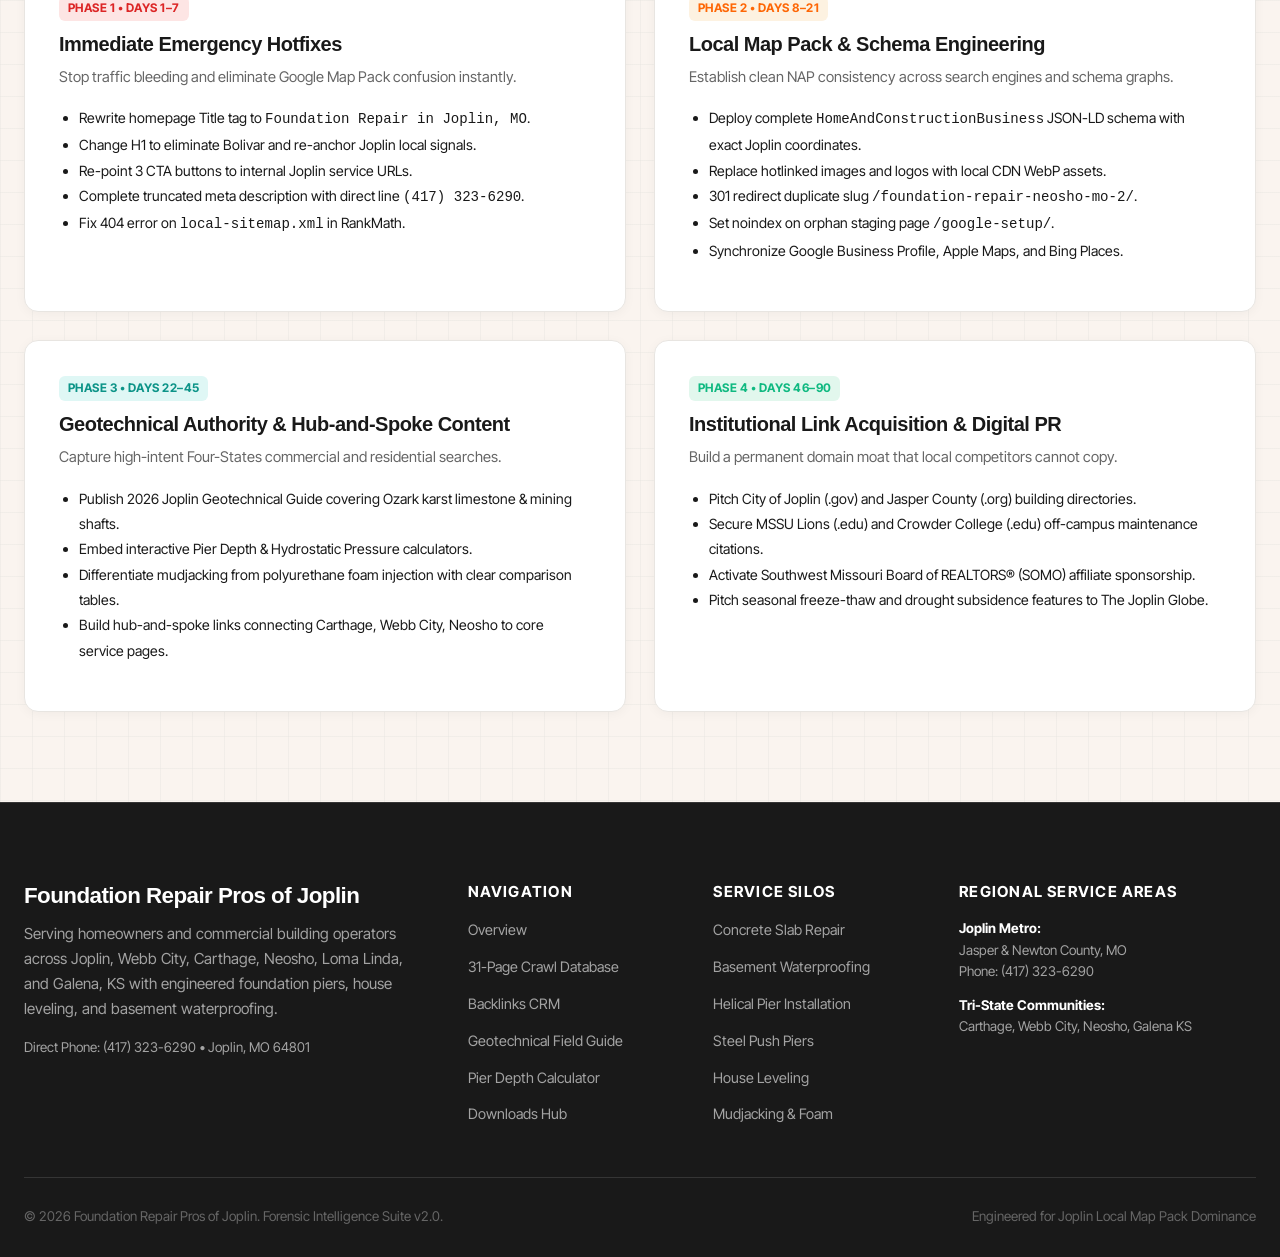
==== commit e5b1aed2: "feat: apply Kherk Roldan SEO theme with Clash Grotesk fonts and electric orange palette across entir" ====
--- a/index.html
+++ b/index.html
@@ -6,7 +6,10 @@
   <title>Foundation Repair Pros of Joplin | Forensic SEO Audit & Local Authority Suite</title>
   <meta name="description" content="Forensic SEO audit and geotechnical growth strategy for Foundation Repair Pros of Joplin. 31-page crawl, local Map Pack remediation, and white-hat link architecture.">
   <link rel="preconnect" href="https://fonts.googleapis.com">
-  <link rel="stylesheet" href="https://fonts.googleapis.com/css2?family=IBM+Plex+Mono:wght@400;500;600&family=Jost:wght@400;500;600;700;800;900&display=swap">
+  <link rel="preconnect" href="https://fonts.gstatic.com" crossorigin>
+  <link rel="preconnect" href="https://api.fontshare.com">
+  <link rel="stylesheet" href="https://api.fontshare.com/v2/css?f[]=clash-grotesk@300,400,500,600,700&display=swap">
+  <link rel="stylesheet" href="https://fonts.googleapis.com/css2?family=IBM+Plex+Mono:wght@400;500;600&family=Inter+Tight:ital,wght@0,300..900;1,300..900&family=Manrope:wght@400;500;600;700;800&display=swap">
   <link rel="stylesheet" href="css/main.css">
   <link rel="icon" type="image/png" href="https://foundationrepairprosofjoplin.com/wp-content/uploads/2022/09/Foundation-Repair-Pros-of-Joplin-Logo-1-150x143.png">
 </head>
--- a/css/main.css
+++ b/css/main.css
@@ -1,49 +1,55 @@
 /* ==========================================================================
    Foundation Repair Pros of Joplin — Engineering & Property Intelligence Suite
-   SOP Machine Blueprint Design System (Industrial Blueprint & High-Precision Forensic)
+   Kherk Roldan SEO Design System (Clash Grotesk + Inter Tight + Electric Orange)
+   Direct Architecture from https://kherkroldanseo.com/
    ========================================================================== */
 
+@import url('https://api.fontshare.com/v2/css?f[]=clash-grotesk@300,400,500,600,700&display=swap');
+@import url('https://fonts.googleapis.com/css2?family=IBM+Plex+Mono:wght@400;500;600&family=Inter+Tight:ital,wght@0,300..900;1,300..900&family=Manrope:wght@400;500;600;700;800&display=swap');
+
 :root {
-  /* SOP Machine Blueprint Design System */
-  --navy-deep: #0b1c22;
-  --ink: #0b1c22;               /* Deep Petroleum Navy */
-  --ink-2: #081a21;             /* Terminal Black/Navy */
-  --ink-3: #10262d;             /* Petroleum Surface */
-  --paper: #dfe4e5;             /* Blueprint Light Grid Canvas */
-  --paper-2: #f3f5f6;           /* Crisp Panel Background */
-  --paper-card: #ffffff;        /* Pure White High-Contrast Card */
-  --text: #1b1b1b;              /* Stark Pitch Charcoal Ink (100% Legibility) */
-  --muted: #5b6a70;             /* Cool Technical Graphite */
-  --muted-light: #9fb0b4;       /* Text on Deep Petroleum */
+  /* Kherk Roldan SEO Design System Tokens */
+  --navy-deep: #141414;
+  --ink: #191919;               /* Pitch Charcoal Black (#191919 from kherkroldanseo.com) */
+  --ink-2: #111111;             /* Pure Deep Dark */
+  --ink-3: #222222;             /* Surface Charcoal */
+  --paper: #FAF4EF;             /* Warm Editorial Sand / Linen Canvas (#FAF4EF from kherkroldanseo.com) */
+  --paper-2: #F5EFEB;           /* Crisp Sand Surface */
+  --paper-card: #FFFFFF;        /* Pure White High-Contrast Card */
+  --text: #191919;              /* Pitch Charcoal Ink (100% Legibility) */
+  --muted: #666666;             /* Warm Medium Gray (#737373 / #666666) */
+  --muted-light: #A3A3A3;       /* Subtext on Deep Dark */
   
-  /* High-Visibility Signal Accents */
-  --gold: #e9880b;              /* Safety Hazard Amber (Primary Accent) */
-  --gold-2: #f59e0b;            /* Bright Amber Shimmer */
-  --bmg-blue: #2f67f6;          /* Engineering Cobalt */
-  --bmg-navy: #0b1c22;          /* Petroleum Deep */
-  --teal: #0f766e;              /* Signal KV Teal */
-  --green: #16a34a;             /* Success Green */
-  --amber: #e9880b;             /* Safety Amber */
-  --red: #b4233a;               /* Alert Red */
+  /* Signature Brand Accent: Kherk Roldan Electric Orange */
+  --gold: #FE6706;              /* Electric Tangerine Orange (#FE6706 from kherkroldanseo.com) */
+  --gold-2: #FF7B24;            /* Bright Orange Shimmer */
+  --gold-tint: #FFF0E6;         /* Soft Peach Pill Tint (#FFF0E6 from kherkroldanseo.com) */
+  --bmg-blue: #2563EB;          /* Engineering Cobalt */
+  --bmg-navy: #191919;          /* Deep Dark */
+  --teal: #0D9488;              /* Signal KV Teal */
+  --green: #10B981;             /* Success Green */
+  --amber: #FE6706;             /* Electric Orange Accent */
+  --red: #DC2626;               /* Alert Red */
   
   /* Structural Hairlines */
   --line: rgba(255, 255, 255, 0.12);
   --line-strong: rgba(255, 255, 255, 0.22);
-  --line-dark: rgba(19, 43, 52, 0.18);
-  --line-dark-hover: rgba(19, 43, 52, 0.35);
+  --line-dark: #E8E5E1;         /* Kherk Roldan Crisp Border (#E8E5E1 from kherkroldanseo.com) */
+  --line-dark-hover: #FE6706;
   
   /* Precision Radii & Elevation */
-  --radius-sm: 6px;
+  --radius-sm: 8px;
   --radius: 14px;
   --radius-lg: 18px;
   --radius-pill: 9999px;
-  --shadow: 0 20px 55px rgba(12, 30, 36, 0.16);
-  --shadow-card: 0 4px 18px rgba(12, 30, 36, 0.06);
-  --shadow-hover: 0 12px 30px rgba(12, 30, 36, 0.14);
+  --shadow: 0 20px 55px rgba(25, 25, 25, 0.10);
+  --shadow-card: 0 2px 12px rgba(0, 0, 0, 0.04);
+  --shadow-hover: 0 12px 30px rgba(254, 103, 6, 0.12), 0 4px 12px rgba(0, 0, 0, 0.06);
   
-  /* Typography: Jost (Architectural Geometric) & IBM Plex Mono */
-  --serif: "Jost", -apple-system, BlinkMacSystemFont, "Segoe UI", Roboto, sans-serif;
-  --sans: "Jost", -apple-system, BlinkMacSystemFont, "Segoe UI", Roboto, sans-serif;
+  /* Typography: Clash Grotesk & Inter Tight / Manrope */
+  --serif: "Clash Grotesk", -apple-system, BlinkMacSystemFont, "Segoe UI", sans-serif;
+  --heading: "Clash Grotesk", -apple-system, BlinkMacSystemFont, "Segoe UI", sans-serif;
+  --sans: "Inter Tight", "Manrope", "Inter", -apple-system, BlinkMacSystemFont, "Segoe UI", Roboto, sans-serif;
   --mono: "IBM Plex Mono", ui-monospace, SFMono-Regular, Menlo, monospace;
   --max: 1280px;
 }
@@ -65,11 +71,11 @@
   font-size: 15.5px;
   line-height: 1.6;
   color: var(--text);
-  background-color: #dfe4e5;
+  background-color: var(--paper);
   background-image:
-    linear-gradient(rgba(19, 43, 52, 0.035) 1px, transparent 1px),
-    linear-gradient(90deg, rgba(19, 43, 52, 0.035) 1px, transparent 1px);
-  background-size: 24px 24px;
+    linear-gradient(rgba(232, 229, 225, 0.45) 1px, transparent 1px),
+    linear-gradient(90deg, rgba(232, 229, 225, 0.45) 1px, transparent 1px);
+  background-size: 32px 32px;
   -webkit-font-smoothing: antialiased;
   -moz-osx-font-smoothing: grayscale;
 }
@@ -87,8 +93,8 @@
 
 h1, h2, h3, h4 {
   font-family: var(--serif);
-  font-weight: 500;
-  letter-spacing: -0.02em;
+  font-weight: 600;
+  letter-spacing: -0.025em;
   line-height: 1.15;
   margin: 0 0 0.5em;
   color: var(--text);
@@ -113,8 +119,8 @@
    TOP ANNOUNCEMENT BAR
    ========================================================================== */
 .top-strip {
-  background: #081a21;
-  color: #9fb0b4;
+  background: #111111;
+  color: #a3a3a3;
   font-family: var(--mono);
   font-size: 0.8rem;
   min-height: 40px;
@@ -181,14 +187,14 @@
    SITE HEADER & NAVIGATION
    ========================================================================== */
 .site-header {
-  background: rgba(11, 28, 34, 0.98);
+  background: rgba(20, 20, 20, 0.98);
   backdrop-filter: blur(14px);
   -webkit-backdrop-filter: blur(14px);
   border-bottom: 1px solid rgba(255, 255, 255, 0.08);
   position: sticky;
   top: 0;
   z-index: 1000;
-  box-shadow: 0 4px 24px rgba(11, 28, 34, 0.4);
+  box-shadow: 0 4px 24px rgba(0, 0, 0, 0.35);
 }
 .nav {
   display: flex;
@@ -284,8 +290,8 @@
 }
 .nav-links a.active:not(.btn) {
   color: var(--gold) !important;
-  background: rgba(233, 136, 11, 0.15) !important;
-  border: 1px solid rgba(233, 136, 11, 0.4) !important;
+  background: rgba(254, 103, 6, 0.14) !important;
+  border: 1px solid rgba(254, 103, 6, 0.4) !important;
   font-weight: 600;
 }
 
@@ -294,14 +300,14 @@
 .nav-links a.btn-gold,
 .nav-links a.btn {
   background: var(--gold) !important;
-  color: #0b1c22 !important;
-  font-weight: 800 !important;
+  color: #ffffff !important;
+  font-weight: 700 !important;
   font-size: 0.86rem !important;
   height: 38px !important;
   padding: 0 18px !important;
   border-radius: 999px !important;
   border: 1px solid rgba(255, 255, 255, 0.3) !important;
-  box-shadow: 0 4px 16px -2px rgba(233, 136, 11, 0.45) !important;
+  box-shadow: 0 4px 16px -2px rgba(254, 103, 6, 0.45) !important;
   margin-left: 8px;
   white-space: nowrap !important;
   line-height: 1 !important;
@@ -313,10 +319,10 @@
 .nav-links .btn-gold:hover,
 .nav-links a.btn-gold:hover,
 .nav-links a.btn:hover {
-  background: #f59e0b !important;
-  color: #0b1c22 !important;
+  background: #e05600 !important;
+  color: #ffffff !important;
   transform: translateY(-1px);
-  box-shadow: 0 6px 20px -2px rgba(233, 136, 11, 0.65) !important;
+  box-shadow: 0 6px 20px -2px rgba(254, 103, 6, 0.65) !important;
 }
 
 /* Luxury Buttons */
@@ -341,15 +347,15 @@
 }
 .btn-gold {
   background: var(--gold);
-  color: #0b1c22 !important;
-  box-shadow: 0 6px 20px -4px rgba(233, 136, 11, 0.45);
+  color: #ffffff !important;
+  box-shadow: 0 6px 20px -4px rgba(254, 103, 6, 0.45);
   border-color: rgba(255,255,255,0.25);
-  font-weight: 800;
+  font-weight: 700;
 }
 .btn-gold:hover {
-  background: #f59e0b;
-  color: #0b1c22 !important;
-  box-shadow: 0 10px 24px -4px rgba(233, 136, 11, 0.65);
+  background: #e05600;
+  color: #ffffff !important;
+  box-shadow: 0 10px 24px -4px rgba(254, 103, 6, 0.65);
 }
 .btn-ghost {
   border-color: rgba(255, 255, 255, 0.25);
@@ -401,13 +407,13 @@
 }
 
 /* ==========================================================================
-   HERO SECTION (SOP MACHINE BLUEPRINT PALETTE)
+   HERO SECTION (KHERK ROLDAN SEO CHARCOAL & VIBRANT ORANGE PALETTE)
    ========================================================================== */
 .hero {
-  background: #081a21;
+  background: radial-gradient(circle at 85% 20%, rgba(254, 103, 6, 0.16) 0%, transparent 60%), #141414;
   color: #ffffff;
   padding: 80px 0 90px;
-  border-bottom: 1px solid rgba(19, 43, 52, 0.25);
+  border-bottom: 1px solid rgba(255, 255, 255, 0.08);
   position: relative;
   overflow: hidden;
 }
@@ -426,10 +432,10 @@
   text-transform: uppercase;
   font-weight: 800;
   color: var(--gold);
-  background: rgba(233, 136, 11, 0.12);
+  background: rgba(254, 103, 6, 0.12);
   padding: 6px 14px;
   border-radius: 999px;
-  border: 1px solid rgba(233, 136, 11, 0.35);
+  border: 1px solid rgba(254, 103, 6, 0.35);
   font-family: var(--mono);
   margin-bottom: 22px;
 }
@@ -894,44 +900,44 @@
   font-size: 0.9rem;
   text-align: left;
   background: #ffffff !important;
-  color: #1b1b1b !important;
+  color: #191919 !important;
 }
 table th, table.data-table th {
-  background: #f3f5f6 !important;
-  color: #5b6a70 !important;
-  font-family: var(--mono);
+  background: #f8f6f2 !important;
+  color: #555555 !important;
+  font-family: var(--heading);
   font-weight: 700;
-  font-size: 0.78rem;
-  letter-spacing: 0.06em;
+  font-size: 0.8rem;
+  letter-spacing: 0.04em;
   text-transform: uppercase;
   padding: 14px 18px;
-  border-bottom: 1px solid rgba(19, 43, 52, 0.15) !important;
+  border-bottom: 1px solid var(--line-dark) !important;
   white-space: nowrap;
 }
 table td, table.data-table td {
   padding: 14px 18px;
-  border-bottom: 1px solid rgba(19, 43, 52, 0.08) !important;
+  border-bottom: 1px solid #f0ece6 !important;
   vertical-align: middle;
-  color: #1b1b1b !important;
+  color: #191919 !important;
   background: #ffffff !important;
 }
 table tr:hover td, table.data-table tr:hover td {
-  background: #f8fafc !important;
+  background: #fff8f3 !important;
 }
 table tr:last-child td, table.data-table tr:last-child td {
   border-bottom: none;
 }
 table td a {
-  color: #0b1c22 !important;
+  color: #191919 !important;
   font-weight: 600;
   text-decoration: none;
 }
 table td a:hover {
-  color: #2f67f6 !important;
+  color: var(--gold) !important;
   text-decoration: underline;
 }
 table td strong {
-  color: #1b1b1b !important;
+  color: #191919 !important;
 }
 
 /* ==========================================================================
